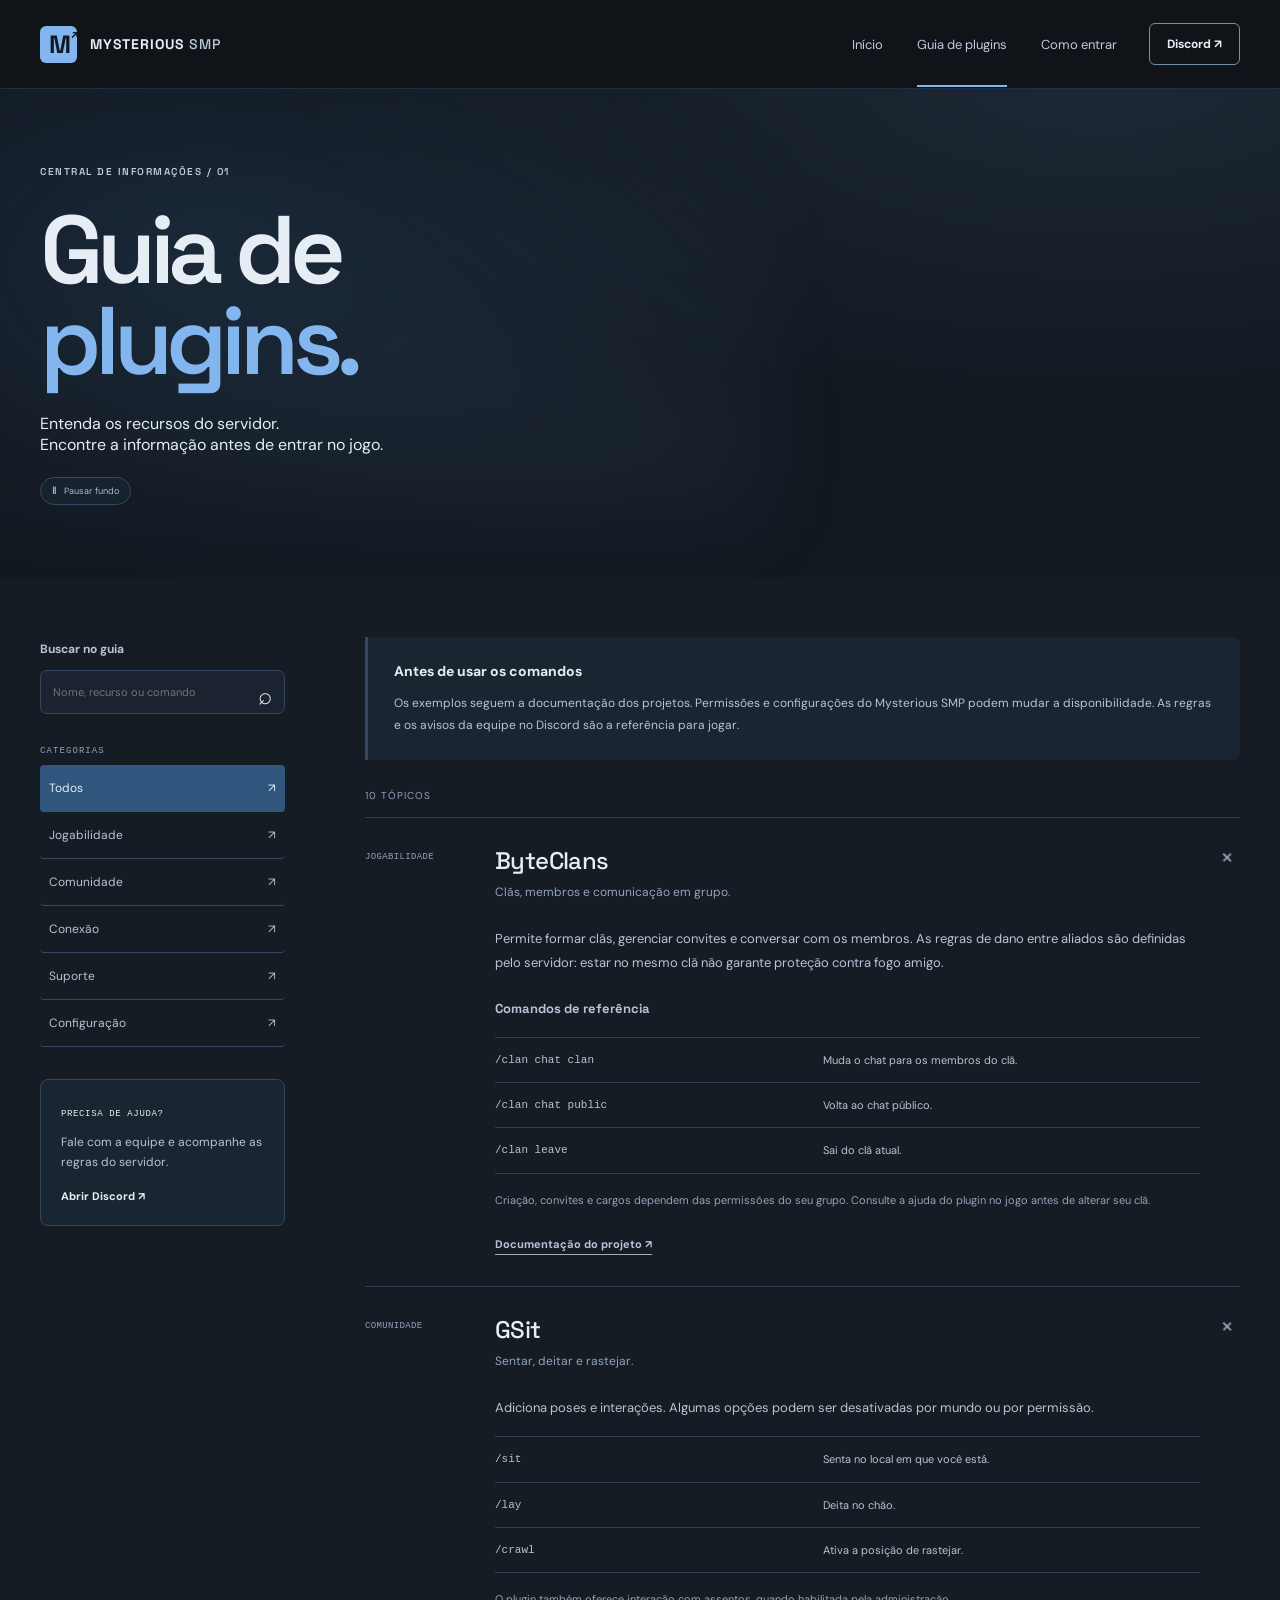
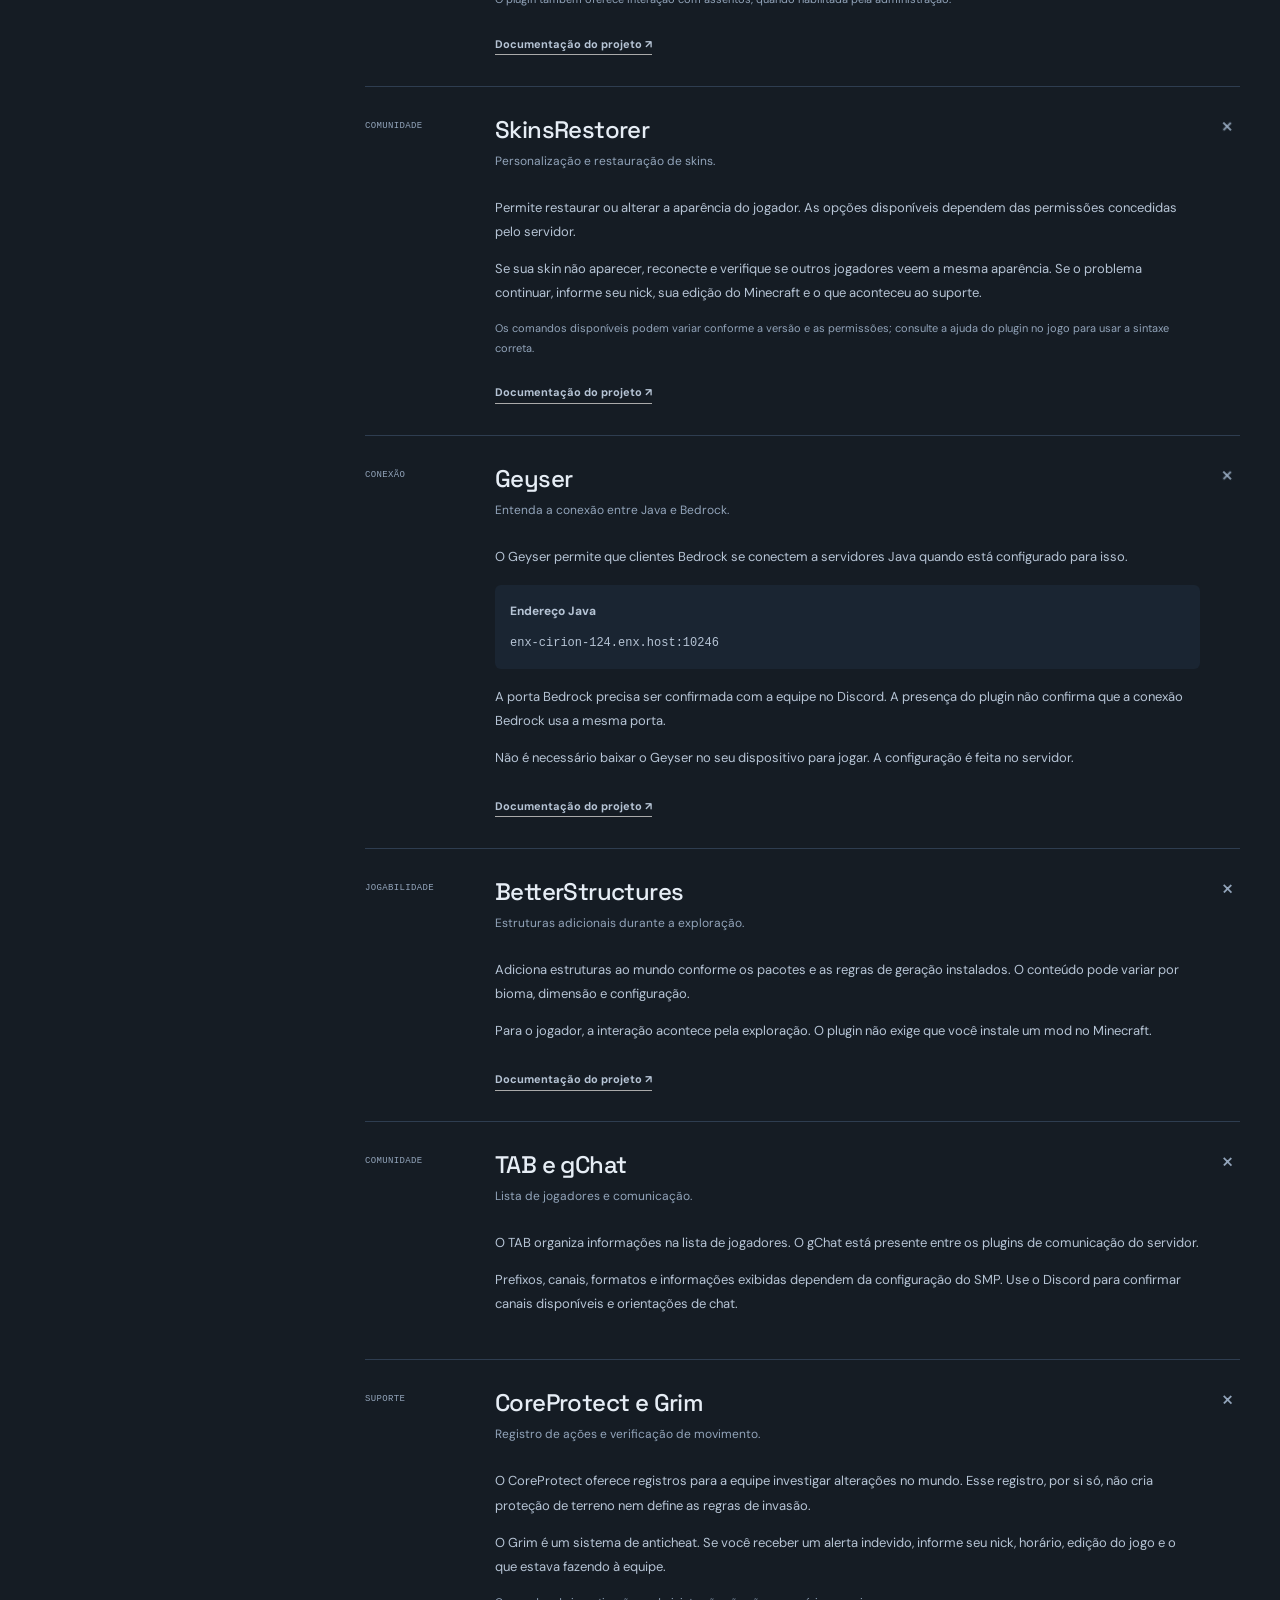
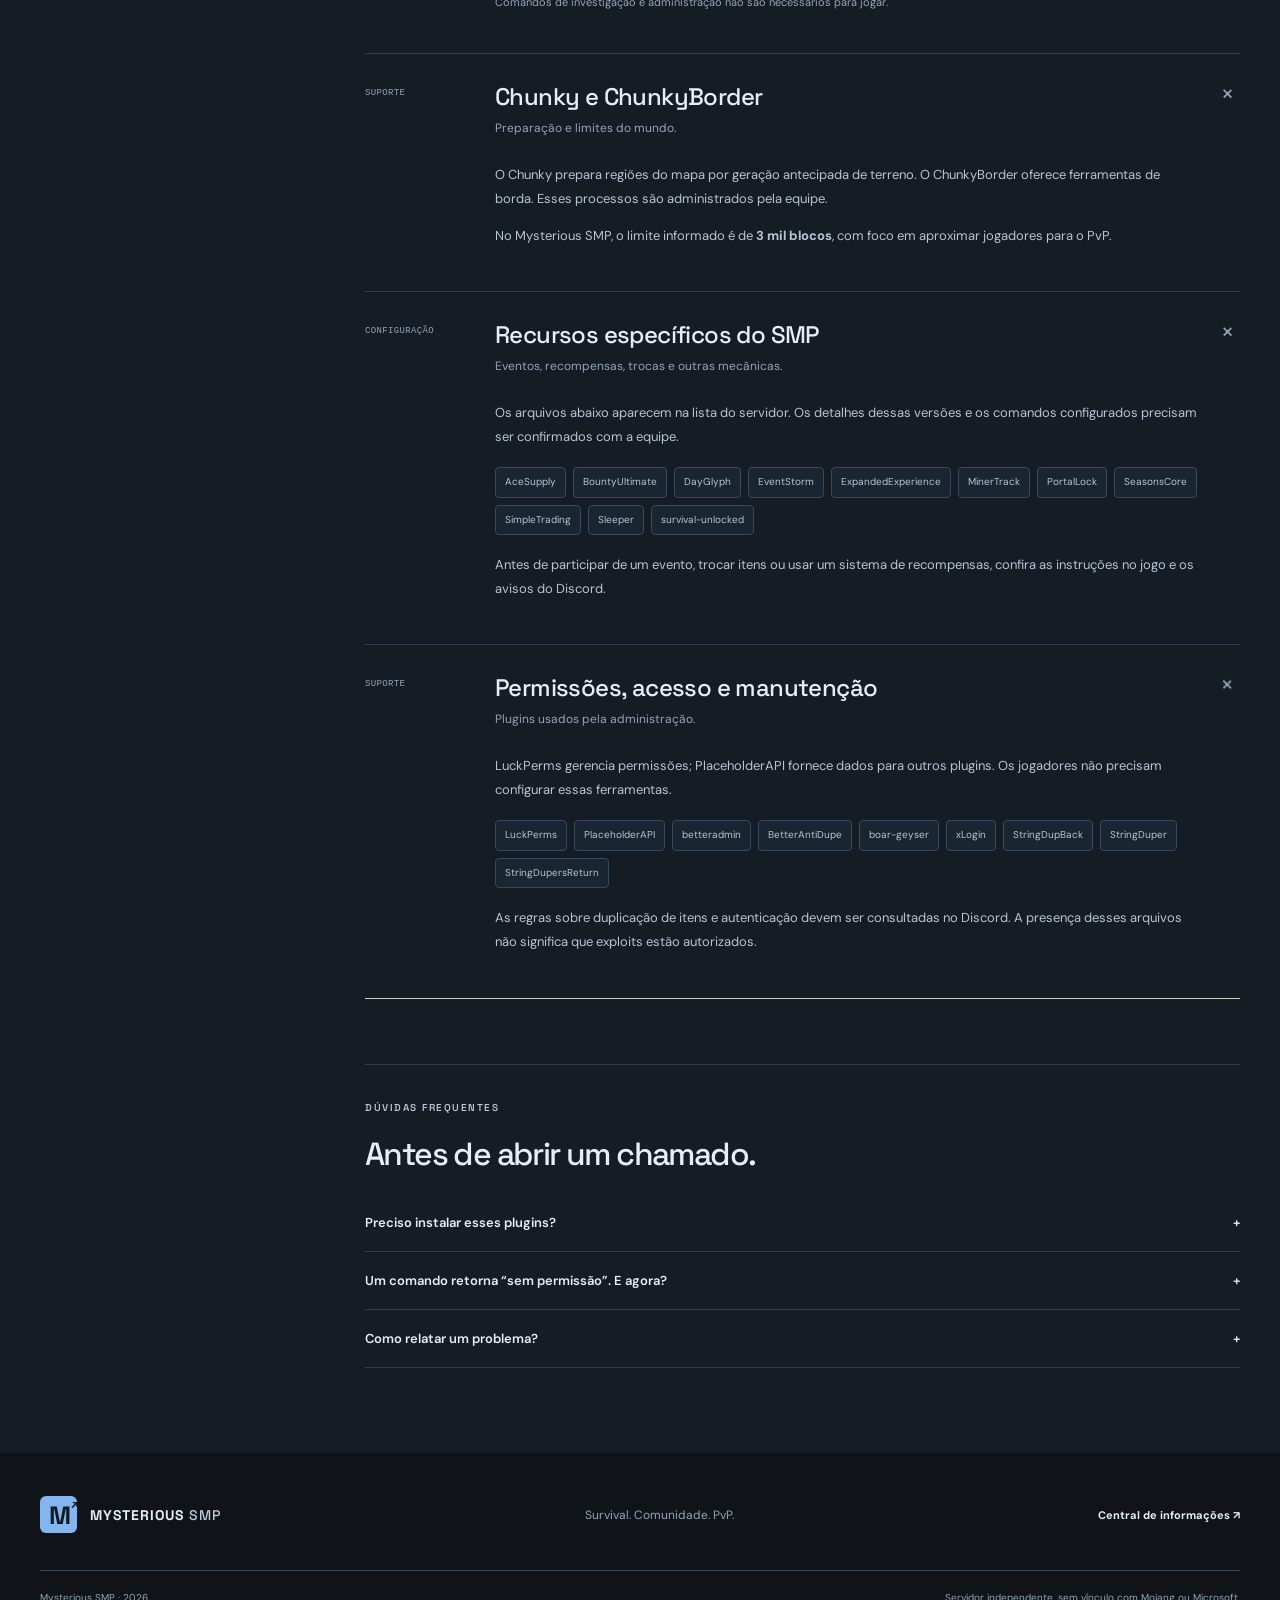
==== plugins.html @ b212ccfe "Unify page styling, refresh cached assets and fix copy feedback and guide navigation" ====
<!doctype html><html lang="pt-BR"><head><meta charset="utf-8"><meta name="viewport" content="width=device-width, initial-scale=1"><meta name="theme-color" content="#121820"><meta name="description" content="Informações úteis sobre clãs, comandos, skins, conexão e plugins do Mysterious SMP."><title>Guia de plugins — Mysterious SMP</title><link rel="icon" href="favicon-v4.svg"><link rel="preconnect" href="https://fonts.googleapis.com"><link rel="preconnect" href="https://fonts.gstatic.com" crossorigin><link href="https://fonts.googleapis.com/css2?family=DM+Sans:wght@400;500;600;700;800&family=Space+Grotesk:wght@500;600;700&display=swap" rel="stylesheet"><link rel="stylesheet" href="site.css"><link rel="stylesheet" href="theme-v4.css"><script src="app-v4.js" defer></script></head><body><a class="skip-link" href="#principal">Pular para o conteúdo</a><header class="site-header"><div class="shell header-inner"><a class="brand" href="index.html?v=4" aria-label="Mysterious SMP, início"><span class="brand-mark">M<span>↗</span></span><span>MYSTERIOUS <b>SMP</b></span></a><nav class="desktop-nav" aria-label="Navegação principal"><a  href="index.html?v=4">Início</a><a aria-current="page" href="plugins.html?v=4">Guia de plugins</a><a href="index.html?v=4#entrar">Como entrar</a></nav><a class="header-discord" href="https://discord.gg/eRbtBKewQ" target="_blank" rel="noopener noreferrer">Discord ↗</a><button class="menu-toggle" aria-label="Abrir menu" aria-expanded="false" aria-controls="mobile-menu"><span></span><span></span></button></div><nav class="mobile-nav" id="mobile-menu" aria-label="Navegação móvel" hidden><a href="index.html?v=4">Início</a><a href="plugins.html?v=4">Guia de plugins</a><a href="index.html?v=4#entrar">Como entrar</a><a href="https://discord.gg/eRbtBKewQ" target="_blank" rel="noopener noreferrer">Discord ↗</a></nav></header><main id="principal"><section class="guide-hero"><div class="ambient" aria-hidden="true"><i style="--x:0%;--duration:13s;--delay:-0s"></i><i style="--x:47%;--duration:15s;--delay:-3s"></i><i style="--x:94%;--duration:17s;--delay:-6s"></i><i style="--x:41%;--duration:19s;--delay:-9s"></i><i style="--x:88%;--duration:21s;--delay:-12s"></i><i style="--x:35%;--duration:23s;--delay:-15s"></i><i style="--x:82%;--duration:25s;--delay:-18s"></i><i style="--x:29%;--duration:27s;--delay:-21s"></i><i style="--x:76%;--duration:13s;--delay:-24s"></i><i style="--x:23%;--duration:15s;--delay:-27s"></i><i style="--x:70%;--duration:17s;--delay:-30s"></i><i style="--x:17%;--duration:19s;--delay:-33s"></i><i style="--x:64%;--duration:21s;--delay:-36s"></i><i style="--x:11%;--duration:23s;--delay:-39s"></i><i style="--x:58%;--duration:25s;--delay:-42s"></i><i style="--x:5%;--duration:27s;--delay:-45s"></i><i style="--x:52%;--duration:13s;--delay:-48s"></i><i style="--x:99%;--duration:15s;--delay:-51s"></i><i style="--x:46%;--duration:17s;--delay:-54s"></i><i style="--x:93%;--duration:19s;--delay:-57s"></i><i style="--x:40%;--duration:21s;--delay:-60s"></i><i style="--x:87%;--duration:23s;--delay:-63s"></i></div><div class="shell"><p class="eyebrow">CENTRAL DE INFORMAÇÕES / 01</p><h1>Guia de<br><span>plugins.</span></h1><p>Entenda os recursos do servidor.<br>Encontre a informação antes de entrar no jogo.</p><button class="motion-toggle" type="button" aria-pressed="false">Pausar fundo</button></div></section><section class="light guide-body"><div class="shell guide-layout"><aside class="guide-sidebar"><label for="plugin-search">Buscar no guia</label><div class="search-wrap"><input type="search" id="plugin-search" placeholder="Nome, recurso ou comando" autocomplete="off"><span aria-hidden="true">⌕</span></div><p class="side-label">CATEGORIAS</p><div class="filters" role="group" aria-label="Filtrar plugins"><button class="filter active" data-filter="Todos" aria-pressed="true">Todos<span>↗</span></button><button class="filter " data-filter="Jogabilidade" aria-pressed="false">Jogabilidade<span>↗</span></button><button class="filter " data-filter="Comunidade" aria-pressed="false">Comunidade<span>↗</span></button><button class="filter " data-filter="Conexão" aria-pressed="false">Conexão<span>↗</span></button><button class="filter " data-filter="Suporte" aria-pressed="false">Suporte<span>↗</span></button><button class="filter " data-filter="Configuração" aria-pressed="false">Configuração<span>↗</span></button></div><div class="support-card"><span>PRECISA DE AJUDA?</span><p>Fale com a equipe e acompanhe as regras do servidor.</p><a href="https://discord.gg/eRbtBKewQ" target="_blank" rel="noopener noreferrer">Abrir Discord ↗</a></div></aside><div class="guide-main"><div class="guide-notice"><strong>Antes de usar os comandos</strong><p>Os exemplos seguem a documentação dos projetos. Permissões e configurações do Mysterious SMP podem mudar a disponibilidade. As regras e os avisos da equipe no Discord são a referência para jogar.</p></div><p class="results-count" aria-live="polite">10 tópicos</p><div class="plugin-list"><article class="plugin-entry" id="byteclans" data-category="Jogabilidade"><details open><summary><span class="plugin-category">Jogabilidade</span><span class="plugin-heading"><strong>ByteClans</strong><span>Clãs, membros e comunicação em grupo.</span></span><span class="expand" aria-hidden="true">+</span></summary><div class="plugin-content"><p>Permite formar clãs, gerenciar convites e conversar com os membros. As regras de dano entre aliados são definidas pelo servidor: estar no mesmo clã não garante proteção contra fogo amigo.</p><h3>Comandos de referência</h3><div class="commands"><div><code>/clan chat clan</code><span>Muda o chat para os membros do clã.</span></div><div><code>/clan chat public</code><span>Volta ao chat público.</span></div><div><code>/clan leave</code><span>Sai do clã atual.</span></div></div><p class="small-note">Criação, convites e cargos dependem das permissões do seu grupo. Consulte a ajuda do plugin no jogo antes de alterar seu clã.</p><a class="source-link" href="https://modrinth.com/plugin/byteclans" target="_blank" rel="noopener noreferrer">Documentação do projeto ↗</a></div></details></article><article class="plugin-entry" id="gsit" data-category="Comunidade"><details open><summary><span class="plugin-category">Comunidade</span><span class="plugin-heading"><strong>GSit</strong><span>Sentar, deitar e rastejar.</span></span><span class="expand" aria-hidden="true">+</span></summary><div class="plugin-content"><p>Adiciona poses e interações. Algumas opções podem ser desativadas por mundo ou por permissão.</p><div class="commands"><div><code>/sit</code><span>Senta no local em que você está.</span></div><div><code>/lay</code><span>Deita no chão.</span></div><div><code>/crawl</code><span>Ativa a posição de rastejar.</span></div></div><p class="small-note">O plugin também oferece interação com assentos, quando habilitada pela administração.</p><a class="source-link" href="https://modrinth.com/plugin/gsit" target="_blank" rel="noopener noreferrer">Documentação do projeto ↗</a></div></details></article><article class="plugin-entry" id="skins" data-category="Comunidade"><details open><summary><span class="plugin-category">Comunidade</span><span class="plugin-heading"><strong>SkinsRestorer</strong><span>Personalização e restauração de skins.</span></span><span class="expand" aria-hidden="true">+</span></summary><div class="plugin-content"><p>Permite restaurar ou alterar a aparência do jogador. As opções disponíveis dependem das permissões concedidas pelo servidor.</p><p>Se sua skin não aparecer, reconecte e verifique se outros jogadores veem a mesma aparência. Se o problema continuar, informe seu nick, sua edição do Minecraft e o que aconteceu ao suporte.</p><p class="small-note">Os comandos disponíveis podem variar conforme a versão e as permissões; consulte a ajuda do plugin no jogo para usar a sintaxe correta.</p><a class="source-link" href="https://skinsrestorer.net/docs" target="_blank" rel="noopener noreferrer">Documentação do projeto ↗</a></div></details></article><article class="plugin-entry" id="conexao" data-category="Conexão"><details open><summary><span class="plugin-category">Conexão</span><span class="plugin-heading"><strong>Geyser</strong><span>Entenda a conexão entre Java e Bedrock.</span></span><span class="expand" aria-hidden="true">+</span></summary><div class="plugin-content"><p>O Geyser permite que clientes Bedrock se conectem a servidores Java quando está configurado para isso.</p><div class="info-box"><strong>Endereço Java</strong><code>enx-cirion-124.enx.host:10246</code></div><p>A porta Bedrock precisa ser confirmada com a equipe no Discord. A presença do plugin não confirma que a conexão Bedrock usa a mesma porta.</p><p>Não é necessário baixar o Geyser no seu dispositivo para jogar. A configuração é feita no servidor.</p><a class="source-link" href="https://geysermc.org/wiki/geyser/setup/" target="_blank" rel="noopener noreferrer">Documentação do projeto ↗</a></div></details></article><article class="plugin-entry" id="estruturas" data-category="Jogabilidade"><details open><summary><span class="plugin-category">Jogabilidade</span><span class="plugin-heading"><strong>BetterStructures</strong><span>Estruturas adicionais durante a exploração.</span></span><span class="expand" aria-hidden="true">+</span></summary><div class="plugin-content"><p>Adiciona estruturas ao mundo conforme os pacotes e as regras de geração instalados. O conteúdo pode variar por bioma, dimensão e configuração.</p><p>Para o jogador, a interação acontece pela exploração. O plugin não exige que você instale um mod no Minecraft.</p><a class="source-link" href="https://github.com/MagmaGuy/BetterStructures" target="_blank" rel="noopener noreferrer">Documentação do projeto ↗</a></div></details></article><article class="plugin-entry" id="interface" data-category="Comunidade"><details open><summary><span class="plugin-category">Comunidade</span><span class="plugin-heading"><strong>TAB e gChat</strong><span>Lista de jogadores e comunicação.</span></span><span class="expand" aria-hidden="true">+</span></summary><div class="plugin-content"><p>O TAB organiza informações na lista de jogadores. O gChat está presente entre os plugins de comunicação do servidor.</p><p>Prefixos, canais, formatos e informações exibidas dependem da configuração do SMP. Use o Discord para confirmar canais disponíveis e orientações de chat.</p></div></details></article><article class="plugin-entry" id="suporte" data-category="Suporte"><details open><summary><span class="plugin-category">Suporte</span><span class="plugin-heading"><strong>CoreProtect e Grim</strong><span>Registro de ações e verificação de movimento.</span></span><span class="expand" aria-hidden="true">+</span></summary><div class="plugin-content"><p>O CoreProtect oferece registros para a equipe investigar alterações no mundo. Esse registro, por si só, não cria proteção de terreno nem define as regras de invasão.</p><p>O Grim é um sistema de anticheat. Se você receber um alerta indevido, informe seu nick, horário, edição do jogo e o que estava fazendo à equipe.</p><p class="small-note">Comandos de investigação e administração não são necessários para jogar.</p></div></details></article><article class="plugin-entry" id="mundo" data-category="Suporte"><details open><summary><span class="plugin-category">Suporte</span><span class="plugin-heading"><strong>Chunky e ChunkyBorder</strong><span>Preparação e limites do mundo.</span></span><span class="expand" aria-hidden="true">+</span></summary><div class="plugin-content"><p>O Chunky prepara regiões do mapa por geração antecipada de terreno. O ChunkyBorder oferece ferramentas de borda. Esses processos são administrados pela equipe.</p><p>No Mysterious SMP, o limite informado é de <strong>3 mil blocos</strong>, com foco em aproximar jogadores para o PvP.</p></div></details></article><article class="plugin-entry" id="outros" data-category="Configuração"><details open><summary><span class="plugin-category">Configuração</span><span class="plugin-heading"><strong>Recursos específicos do SMP</strong><span>Eventos, recompensas, trocas e outras mecânicas.</span></span><span class="expand" aria-hidden="true">+</span></summary><div class="plugin-content"><p>Os arquivos abaixo aparecem na lista do servidor. Os detalhes dessas versões e os comandos configurados precisam ser confirmados com a equipe.</p><div class="plugin-tags"><span>AceSupply</span><span>BountyUltimate</span><span>DayGlyph</span><span>EventStorm</span><span>ExpandedExperience</span><span>MinerTrack</span><span>PortalLock</span><span>SeasonsCore</span><span>SimpleTrading</span><span>Sleeper</span><span>survival-unlocked</span></div><p>Antes de participar de um evento, trocar itens ou usar um sistema de recompensas, confira as instruções no jogo e os avisos do Discord.</p></div></details></article><article class="plugin-entry" id="infra" data-category="Suporte"><details open><summary><span class="plugin-category">Suporte</span><span class="plugin-heading"><strong>Permissões, acesso e manutenção</strong><span>Plugins usados pela administração.</span></span><span class="expand" aria-hidden="true">+</span></summary><div class="plugin-content"><p>LuckPerms gerencia permissões; PlaceholderAPI fornece dados para outros plugins. Os jogadores não precisam configurar essas ferramentas.</p><div class="plugin-tags"><span>LuckPerms</span><span>PlaceholderAPI</span><span>betteradmin</span><span>BetterAntiDupe</span><span>boar-geyser</span><span>xLogin</span><span>StringDupBack</span><span>StringDuper</span><span>StringDupersReturn</span></div><p>As regras sobre duplicação de itens e autenticação devem ser consultadas no Discord. A presença desses arquivos não significa que exploits estão autorizados.</p></div></details></article></div><div class="no-results" hidden><h2>Nenhum tópico encontrado.</h2><p>Tente outro nome ou escolha “Todos”.</p></div><section class="faq"><p class="eyebrow">DÚVIDAS FREQUENTES</p><h2>Antes de abrir um chamado.</h2><details><summary>Preciso instalar esses plugins?</summary><p>Os plugins são executados pelo servidor. Para acessar o endereço Java informado, use o Minecraft na versão 26.2. Pacotes de recursos, quando necessários, devem seguir a orientação da equipe.</p></details><details><summary>Um comando retorna “sem permissão”. E agora?</summary><p>A disponibilidade é definida pelo servidor. Confira se o comando está correto e envie ao suporte seu nick, o comando digitado e a mensagem recebida.</p></details><details><summary>Como relatar um problema?</summary><p>Informe seu nick, a edição e versão do Minecraft, o horário aproximado e o que aconteceu. Quando envolver uma construção, inclua as coordenadas no chamado à equipe.</p></details></section></div></div></section></main><footer><div class="shell footer-inner"><a class="brand" href="index.html?v=4"><span class="brand-mark">M<span>↗</span></span><span>MYSTERIOUS <b>SMP</b></span></a><p>Survival. Comunidade. PvP.</p><a href="plugins.html?v=4">Central de informações ↗</a></div><div class="shell footer-bottom"><span>Mysterious SMP · 2026</span><span>Servidor independente, sem vínculo com Mojang ou Microsoft.</span></div></footer><div class="toast" role="status" aria-live="polite"></div></body></html>
---- site.css ----
:root{--black:#111;--white:#f5f4f0;--muted:#a3a3a3;--line:#303030;--paper-line:#d7d6d1}*{box-sizing:border-box}html{scroll-behavior:smooth}body{margin:0;background:var(--black);color:#f7f7f7;font-family:'DM Sans',Arial,sans-serif;-webkit-font-smoothing:antialiased}a{color:inherit;text-decoration:none}button,input{font:inherit}button{cursor:pointer}button:focus-visible,a:focus-visible,input:focus-visible,summary:focus-visible{outline:2px solid #888;outline-offset:5px}[hidden]{display:none!important}.shell{width:min(100% - 80px,1240px);margin:auto}.skip-link{position:fixed;top:-80px;background:white;color:black;padding:15px;z-index:100}.skip-link:focus{top:0}.site-header{border-bottom:1px solid var(--line);background:#111;position:relative;z-index:10}.header-inner{min-height:88px;display:flex;align-items:center;justify-content:space-between;gap:32px}.brand{display:flex;align-items:center;gap:13px;font-family:'Space Grotesk',Arial,sans-serif;font-size:14px;font-weight:700;letter-spacing:.07em;white-space:nowrap}.brand b{color:#9f9f9f;font-weight:500}.brand-mark{height:37px;width:37px;background:#eee;color:#111;display:flex;align-items:center;justify-content:center;font-size:25px;font-weight:700;position:relative;letter-spacing:-.1em}.brand-mark span{font-size:12px;position:absolute;right:2px;top:0}.desktop-nav{display:flex;gap:34px;align-items:center;margin-left:auto}.desktop-nav a{font-size:13px;color:#a7a7a7;padding:33px 0;position:relative}.desktop-nav a:hover,.desktop-nav a[aria-current]{color:white}.desktop-nav a[aria-current]:after{content:'';position:absolute;height:2px;bottom:-1px;left:0;right:0;background:#fff}.header-discord{border:1px solid #666;padding:12px 17px;font-size:12px;font-weight:700}.header-discord:hover{background:white;color:black}.menu-toggle,.mobile-nav{display:none}.eyebrow{font-family:'Space Grotesk',Arial,sans-serif;font-size:10px;font-weight:600;letter-spacing:.15em;line-height:1.5}.hero{padding:36px 0 0}.hero-top{display:flex;justify-content:space-between;align-items:center;margin-bottom:35px;color:#ababab}.edition{font-size:11px;letter-spacing:.1em;font-family:monospace}.hero-grid{display:grid;grid-template-columns:1fr 1.04fr;gap:50px;align-items:center}.hero-copy{padding:0 0 22px}h1,h2,h3{font-family:'Space Grotesk',Arial,sans-serif}h1{font-size:clamp(48px,6.7vw,100px);line-height:.95;letter-spacing:-.065em;margin:0 0 30px;font-weight:600}h1 span{color:#7c7c7c}.hero-lead{font-size:24px;line-height:1.32;letter-spacing:-.025em;margin:0 0 19px}.hero-description{max-width:430px;font-size:14px;line-height:1.85;color:#aaa;margin-bottom:28px}.hero-actions{display:flex;gap:10px;flex-wrap:wrap}.button{display:inline-flex;align-items:center;justify-content:space-between;gap:28px;padding:16px 20px;border:1px solid #5c5c5c;font-size:12px;font-weight:700;min-height:51px;border-radius:0;transition:background .2s,color .2s}.button span{font-size:20px;line-height:1;font-weight:400}.primary{background:#f6f5f1;color:#111;border-color:#f6f5f1}.primary:hover{background:#c8c8c8;border-color:#c8c8c8}.secondary{background:transparent;color:#f7f7f7}.secondary:hover{background:#272727}.dark{background:#111;border-color:#111;color:white}.dark:hover{background:#333}.hero-art{margin:0;height:476px;position:relative;overflow:hidden;background:#222}.hero-art img{height:100%;width:100%;object-fit:cover;object-position:68% center;filter:grayscale(1);display:block}.hero-art:after{content:'';position:absolute;inset:0;background:linear-gradient(0deg,rgba(0,0,0,.55),transparent 38%)}.hero-art figcaption{position:absolute;z-index:1;bottom:22px;left:22px;right:22px;display:flex;justify-content:space-between;gap:15px;font-family:monospace;font-size:9px;letter-spacing:.12em}.hero-specs{display:grid;grid-template-columns:1fr 1fr 1fr;border-top:1px solid var(--line);margin-top:46px}.hero-specs>div{padding:28px 0 31px;display:flex;flex-direction:column;gap:12px}.hero-specs>div+div{border-left:1px solid var(--line);padding-left:34px}.hero-specs span{color:#888;font-size:9px;letter-spacing:.14em;font-family:monospace}.hero-specs strong{font-size:15px;font-weight:500}.light{background:var(--white);color:#181818}.section{padding:94px 0}.intro-grid{display:grid;grid-template-columns:1.1fr 1fr;gap:100px}.light .eyebrow{color:#666}h2{font-size:clamp(34px,3.8vw,53px);line-height:1.1;letter-spacing:-.05em;font-weight:500;margin:22px 0}.intro-text{padding-top:24px}.intro-text p{font-size:15px;line-height:1.85;color:#666;margin-top:0}.text-link{display:inline-block;font-size:12px;font-weight:700;border-bottom:1px solid currentColor;padding-bottom:7px;margin-top:12px}.feature-rows{margin-top:60px;border-top:1px solid var(--paper-line)}.feature-rows article{display:grid;grid-template-columns:40px 1fr 1fr 25px;gap:28px;align-items:center;padding:32px 0;border-bottom:1px solid var(--paper-line)}.row-index{font-family:monospace;font-size:11px;color:#777}.feature-rows h3{font-size:24px;font-weight:500;letter-spacing:-.03em;margin:0}.feature-rows p{margin:0;font-size:13px;color:#666;line-height:1.75}.feature-rows a{font-size:26px}.join{background:#1b1b1b}.join-grid{display:grid;grid-template-columns:1fr 1fr;gap:110px}.join .eyebrow{color:#aaa}.join h2{font-size:clamp(42px,4.4vw,62px)}.join p{font-size:14px;color:#aaa;line-height:1.8;max-width:350px}.connection-panel{padding:34px;background:#242424;border:1px solid #414141}.panel-label{font-family:monospace;font-size:9px;letter-spacing:.13em;color:#aaa}.connection-panel>code{display:block;margin:22px 0;font-size:17px;overflow-wrap:anywhere;line-height:1.6}.connection-panel>.button{width:100%;margin-bottom:23px}.connection-detail{display:flex;justify-content:space-between;padding:18px 0;border-top:1px solid #444;font-size:13px}.connection-detail span{color:#aaa}.join-steps{padding-left:20px;font-size:12px;line-height:2;color:#aaa;margin-bottom:0}.guide-callout{padding:52px 0}.guide-callout>.shell{display:flex;justify-content:space-between;align-items:center;gap:25px}.guide-callout h2{font-size:31px;margin-bottom:0}.guide-callout .eyebrow{margin-top:0}footer{padding:42px 0 20px}.footer-inner{display:flex;align-items:center;justify-content:space-between;gap:25px;padding-bottom:35px}.footer-inner p{font-size:12px;color:#888}.footer-inner>a:last-child{font-size:11px;font-weight:700}.footer-bottom{display:flex;justify-content:space-between;gap:20px;border-top:1px solid var(--line);padding-top:20px;color:#777;font-size:10px}.toast{position:fixed;z-index:99;bottom:25px;left:50%;transform:translate(-50%,20px);opacity:0;pointer-events:none;background:white;color:black;border:1px solid #ccc;padding:15px 22px;font-size:13px;box-shadow:0 7px 25px #0003;transition:opacity .2s,transform .2s;max-width:calc(100% - 32px);text-align:center}.toast.visible{opacity:1;transform:translate(-50%,0)}.guide-hero{padding:65px 0 72px}.guide-hero .eyebrow{color:#aaa;margin-bottom:26px}.guide-hero h1{font-size:clamp(58px,7.5vw,108px);margin-bottom:26px}.guide-hero p:last-child{color:#a0a0a0;font-size:16px;line-height:1.65}.guide-body{padding:60px 0 85px}.guide-layout{display:grid;grid-template-columns:245px 1fr;gap:80px;align-items:start}.guide-sidebar{position:sticky;top:28px}.guide-sidebar label{font-size:12px;font-weight:700}.search-wrap{margin-top:12px;position:relative}.search-wrap input{padding:14px 35px 14px 12px;border:1px solid #bdbdb7;background:transparent;width:100%;font-size:11px;color:#111;border-radius:0}.search-wrap span{position:absolute;right:13px;top:10px;font-size:24px}.side-label{font-family:monospace;font-size:9px;letter-spacing:.12em;color:#777;margin-top:32px}.filter{display:flex;justify-content:space-between;align-items:center;border:0;border-bottom:1px solid var(--paper-line);background:transparent;width:100%;padding:15px 9px;text-align:left;font-size:12px;color:#777}.filter.active{background:#111;color:white;border-color:#111}.filter:hover:not(.active){background:#e6e5df;color:#111}.support-card{border:1px solid #ccc;padding:20px;margin-top:32px}.support-card>span{font-size:9px;font-family:monospace;letter-spacing:.07em}.support-card p{font-size:12px;line-height:1.6;color:#777}.support-card a{font-size:11px;font-weight:700}.guide-notice{padding:23px 26px;background:#e9e8e2;border-left:3px solid #222}.guide-notice strong{font-size:14px}.guide-notice p{font-size:12px;line-height:1.8;color:#62625d;margin-bottom:0}.results-count{font-size:10px;letter-spacing:.1em;text-transform:uppercase;margin:29px 0 15px;color:#777}.plugin-entry{border-top:1px solid #c9c9c2;scroll-margin-top:25px}.plugin-entry:last-child{border-bottom:1px solid #c9c9c2}summary{cursor:pointer;list-style:none}summary::-webkit-details-marker{display:none}.plugin-entry summary{display:grid;grid-template-columns:110px 1fr 20px;gap:20px;padding:27px 0;align-items:start}.plugin-category{font-size:9px;font-family:monospace;color:#888;text-transform:uppercase;letter-spacing:.04em;padding-top:7px}.plugin-heading{display:flex;flex-direction:column;gap:8px}.plugin-heading strong{font-family:'Space Grotesk',Arial,sans-serif;font-size:24px;font-weight:500;letter-spacing:-.025em}.plugin-heading>span{font-size:12px;color:#777}.expand{font-size:24px;color:#666;line-height:1.2;font-weight:400}details[open]>summary .expand{transform:rotate(45deg)}.plugin-content{padding:0 40px 30px 130px;color:#62625d;font-size:13px;line-height:1.85}.plugin-content p:first-child{margin-top:0}.plugin-content h3{font-size:13px;font-weight:700;color:#222;letter-spacing:0;margin:22px 0 12px}.commands{border-top:1px solid var(--paper-line);margin:16px 0}.commands>div{display:grid;grid-template-columns:1fr 1.2fr;gap:14px;padding:12px 0;border-bottom:1px solid var(--paper-line);font-size:11px}.commands code{color:#111;font-size:11px;overflow-wrap:anywhere}.small-note{font-size:11px;color:#777}.source-link{font-size:11px;font-weight:700;color:#222;display:inline-block;margin-top:13px;border-bottom:1px solid #aaa}.info-box{display:flex;flex-direction:column;gap:10px;background:#e9e8e1;padding:15px;margin:16px 0;font-size:12px}.info-box code{overflow-wrap:anywhere}.plugin-tags{display:flex;flex-wrap:wrap;gap:7px;margin:18px 0}.plugin-tags span{font-size:10px;border:1px solid #ccc;padding:5px 9px;color:#444}.faq{margin-top:65px;border-top:1px solid #bbb;padding-top:25px}.faq h2{font-size:32px}.faq details{border-bottom:1px solid var(--paper-line);font-size:13px}.faq summary{padding:20px 0;font-weight:600;display:flex;justify-content:space-between;gap:12px}.faq summary:after{content:'+'}.faq details[open] summary:after{content:'−'}.faq details p{font-size:12px;color:#666;line-height:1.85;margin-top:0;padding-right:25px}.no-results{padding:35px 0}.no-results h2{font-size:28px}.no-results p{color:#777;font-size:13px}@media(max-width:1050px){.shell{width:calc(100% - 48px)}.hero-grid{gap:28px}.hero-art{height:440px}.hero-description{font-size:13px}.intro-grid{gap:50px}.join-grid{gap:55px}.guide-layout{gap:40px;grid-template-columns:210px 1fr}.plugin-entry summary{grid-template-columns:85px 1fr 20px;gap:15px}.plugin-content{padding-left:100px}.desktop-nav{gap:23px}}@media(max-width:740px){.shell{width:calc(100% - 36px)}.header-inner{min-height:73px}.desktop-nav,.header-discord{display:none}.brand{font-size:12px}.brand-mark{height:32px;width:32px;font-size:23px}.menu-toggle{display:flex;flex-direction:column;gap:6px;border:1px solid #555;padding:12px;background:transparent;width:40px;height:40px;justify-content:center;align-items:center}.menu-toggle span{width:17px;height:1px;background:white}.mobile-nav:not([hidden]){display:flex;flex-direction:column;border-top:1px solid #333;padding:15px 18px;gap:0}.mobile-nav a{padding:12px;font-size:13px}.hero{padding-top:23px}.hero-top{margin-bottom:27px}.hero-top .eyebrow{font-size:8px}.edition{font-size:9px}.hero-grid{grid-template-columns:1fr;gap:30px}.hero-copy{padding-bottom:0}.hero h1{font-size:clamp(48px,12.3vw,82px);margin-bottom:24px}.hero-lead{font-size:22px}.hero-description{max-width:500px}.hero-art{height:290px}.hero-specs{margin-top:28px;grid-template-columns:1fr}.hero-specs>div{display:flex;flex-direction:row;align-items:center;justify-content:space-between;padding:20px 0;gap:14px}.hero-specs>div+div{border-left:0;border-top:1px solid #333;padding-left:0}.hero-specs strong{font-size:12px}.section{padding:61px 0}.intro-grid,.join-grid{grid-template-columns:1fr;gap:20px}.intro-grid h2{font-size:38px}.intro-text{padding:0}.intro-text p{font-size:14px}.feature-rows{margin-top:32px}.feature-rows article{grid-template-columns:25px 1fr 22px;gap:15px;padding:24px 0}.feature-rows h3{font-size:22px}.feature-rows p{grid-column:2;grid-row:2;font-size:12px}.feature-rows a{grid-column:3;grid-row:1/3}.join h2{font-size:46px}.connection-panel{padding:24px;margin-top:15px}.connection-panel>code{font-size:14px}.guide-callout{padding:39px 0}.guide-callout>.shell{align-items:start;flex-direction:column}.guide-callout h2{font-size:30px}.footer-inner{flex-wrap:wrap;padding-bottom:25px;gap:17px}.footer-inner p{width:100%;order:3;margin:0}.footer-bottom{flex-direction:column;gap:12px;font-size:9px}.guide-hero{padding:45px 0}.guide-hero h1{font-size:72px}.guide-hero p:last-child{font-size:14px}.guide-body{padding:34px 0 55px}.guide-layout{grid-template-columns:1fr;gap:28px}.guide-sidebar{position:static}.filters{display:flex;flex-wrap:wrap;gap:7px}.filter{width:auto;padding:10px 12px;border:1px solid #bbb;font-size:10px;gap:15px}.side-label{margin-top:21px}.support-card{display:none}.guide-notice{padding:20px}.plugin-entry summary{grid-template-columns:1fr 20px;gap:10px;padding:23px 0}.plugin-category{grid-column:1;font-size:8px;padding-top:0}.plugin-heading{grid-column:1;grid-row:2}.expand{grid-column:2;grid-row:1/3;align-self:center}.plugin-heading strong{font-size:23px}.plugin-content{padding:0 10px 25px 0;font-size:12px}.commands>div{grid-template-columns:1fr 1.1fr;gap:10px}.guide-main{min-width:0}}@media(prefers-reduced-motion:reduce){html{scroll-behavior:auto}*{transition:none!important}}
---- theme-v4.css ----
:root{--black:#101419;--white:#151c24;--muted:#bccbdd;--line:#35485f;--paper-line:#bccbdd;--gold:#83b6ee;--green:#bccbdd}
body{background:#101419;color:#e6edf5}.site-header{background:#101419;border-bottom-color:#202e3f}.brand b{color:#bccbdd}.brand-mark{background:#83b6ee;color:#101923;border-radius:6px}.desktop-nav a{color:#bccbdd}.desktop-nav a:hover,.desktop-nav a[aria-current]{color:#bccbdd}.desktop-nav a[aria-current]:after{background:#83b6ee}.header-discord{border-color:#788da6;color:#e6edf5;border-radius:6px}.header-discord:hover{background:#83b6ee;color:#101923}
.hero,.guide-hero{position:relative;isolation:isolate;overflow:hidden;background:#121820}.hero{padding-top:34px}.hero>.shell,.guide-hero>.shell{position:relative;z-index:2}.hero-top{color:#bccbdd}.edition{color:#83b6ee}.hero h1{color:#e6edf5}.hero h1 span,.guide-hero h1 span{color:#83b6ee}.hero-lead{color:#e6edf5}.hero-description{color:#bccbdd}.button{border-radius:7px}.primary{background:#83b6ee;border-color:#83b6ee;color:#101923;box-shadow:0 5px 25px #92a4ba20}.primary:hover{background:#a4ccf6;border-color:#a4ccf6}.secondary{border-color:#788da6;background:#1d293760;color:#e6edf5}.secondary:hover{background:#35485f}.hero-art{border-radius:12px;border:1px solid #788da6;box-shadow:0 20px 70px #202e3f4d;background:#202e3f}.hero-art img{filter:sepia(.85) hue-rotate(25deg) saturate(.7) brightness(.9);transform:scale(1.04);animation:landscape-breathe 25s ease-in-out infinite alternate}.hero-art:after{background:linear-gradient(0deg,#202e3fdc,transparent 60%)}.hero-art figcaption{color:#bccbdd}.hero-specs{border-color:#35485f}.hero-specs>div+div{border-color:#35485f}.hero-specs span{color:#92a4ba}.hero-specs strong{color:#e6edf5}.light{background:#151c24;color:#e6edf5}.light .eyebrow{color:#788da6}.intro-text p,.feature-rows p{color:#788da6}.feature-rows article{border-color:#bccbdd}.feature-rows h3{color:#202e3f}.feature-rows a{color:#788da6}.text-link{color:#bccbdd}.light .text-link{color:#35485f}.join{background:#141c26}.join .eyebrow{color:#bccbdd}.join p{color:#bccbdd}.connection-panel{background:#192330;border-color:#35485f;border-radius:10px}.panel-label{color:#bccbdd}.connection-panel>code{color:#bccbdd}.connection-detail{border-color:#788da6}.connection-detail span,.join-steps{color:#bccbdd}.dark{background:#31567d;border-color:#31567d;color:#e6edf5}.dark:hover{background:#406f9f}footer{background:#101419}.footer-inner p,.footer-bottom{color:#92a4ba}.footer-bottom{border-color:#35485f}.toast{background:#243449;color:#e6edf5;border-color:#bccbdd;border-radius:8px}.guide-hero .eyebrow{color:#bccbdd}.guide-hero p:last-child{color:#bccbdd}.guide-sidebar label{color:#35485f}.search-wrap input{border-color:#92a4ba;background:#1a232f;color:#202e3f;border-radius:7px}.filter{color:#788da6;border-color:#bccbdd;border-radius:4px}.filter.active{background:#31567d;color:#e6edf5;border-color:#31567d}.filter:hover:not(.active){background:#243449;color:#202e3f}.support-card{background:#1a232f;border-color:#bccbdd;border-radius:8px}.support-card p{color:#788da6}.guide-notice{background:#1a2532;border-left-color:#788da6;border-radius:0 8px 8px 0}.guide-notice p{color:#788da6}.plugin-entry{border-color:#bccbdd}.plugin-heading strong{color:#35485f}.plugin-category,.plugin-heading>span{color:#788da6}.plugin-content{color:#788da6}.plugin-content h3,.source-link{color:#35485f}.commands code{color:#202e3f}.info-box{background:#1a2532;border-radius:6px}.plugin-tags span{border-color:#bccbdd;color:#35485f;background:#1b2735;border-radius:4px}.faq{border-color:#bccbdd}.faq details p{color:#788da6}.menu-toggle{border-color:#788da6;border-radius:6px}.mobile-nav:not([hidden]){background:#202e3f;border-color:#35485f}
.ambient{position:absolute;inset:0;z-index:0;pointer-events:none;overflow:hidden}.ambient:before{content:'';position:absolute;width:90%;height:100%;left:-30%;top:-10%;background:radial-gradient(ellipse at 50% 40%,#788da666 0%,transparent 65%),radial-gradient(ellipse at 80% 80%,#92a4ba30 0%,transparent 55%);filter:blur(35px);animation:aurora-shift 19s ease-in-out infinite alternate}.ambient:after{content:'';position:absolute;inset:-40%;background:radial-gradient(ellipse at 70% 20%,#788da640 0%,transparent 35%);animation:aurora-shift 25s ease-in-out infinite alternate-reverse}.ambient i{position:absolute;width:3px;height:3px;background:#bccbdd;border-radius:50%;box-shadow:0 0 9px #bccbdd;left:var(--x);bottom:-20px;opacity:0;animation:firefly-rise var(--duration) linear var(--delay) infinite}.ambient i:nth-child(3n){width:2px;height:2px;background:#bccbdd;box-shadow:0 0 9px #bccbdd}.ambient i:nth-child(4n){width:4px;height:4px;filter:blur(.7px)}.motion-toggle{position:relative;z-index:3;display:inline-flex;align-items:center;gap:8px;background:#202e3fd9;color:#92a4ba;border:1px solid #35485f;border-radius:20px;font-size:9px;padding:7px 11px;cursor:pointer;white-space:nowrap}.motion-toggle:before{content:'Ⅱ';color:#83b6ee;font-weight:700}.motion-toggle[aria-pressed=true]:before{content:'▷'}.hero-top .edition{display:flex;align-items:center;gap:22px}.guide-hero .motion-toggle{margin-top:6px}.motion-paused .ambient i,.motion-paused .ambient:before,.motion-paused .ambient:after,.motion-paused .hero-art img{animation-play-state:paused}.motion-paused .ambient{opacity:.55}@keyframes aurora-shift{from{transform:translate3d(0,0,0) rotate(-8deg) scale(1);opacity:.55}to{transform:translate3d(20%,15%,0) rotate(8deg) scale(1.25);opacity:1}}@keyframes firefly-rise{0%{transform:translate3d(0,0,0);opacity:0}15%{opacity:.55}70%{opacity:.4}100%{transform:translate3d(70px,-850px,0);opacity:0}}@keyframes landscape-breathe{from{transform:scale(1.04) translate3d(-.3%,0,0)}to{transform:scale(1.09) translate3d(.5%,-.5%,0)}}@media(max-width:740px){.hero-top{align-items:start;gap:10px}.hero-top .edition{flex-direction:column;align-items:end;gap:9px}.hero-top .eyebrow{max-width:160px}.motion-toggle{font-size:8px}.hero-specs>div+div{border-color:#35485f}.ambient:before{width:150%}.hero-art{height:290px}}@media(prefers-reduced-motion:reduce){.ambient i,.ambient:before,.ambient:after,.hero-art img{animation:none!important}.ambient i{display:none}.motion-toggle{display:none}}

.hero-copy{animation:content-arrive .8s ease-out both}.hero-art{animation:content-arrive 1s ease-out both}.hero-specs{animation:content-arrive 1.2s ease-out both}.feature-rows article{transition:background .25s}.feature-rows article:hover{background:#bccbdd35}.feature-rows article a{transition:transform .25s}.feature-rows article:hover a{transform:translate(3px,-3px)}.button{transition:background .2s,color .2s,transform .2s,box-shadow .2s}.button:hover{transform:translateY(-2px)}.plugin-content{animation:content-arrive .35s ease-out}.reveal{opacity:0;transform:translateY(18px);transition:opacity .65s ease,transform .65s ease}.reveal.is-visible{opacity:1;transform:translateY(0)}@keyframes content-arrive{from{opacity:0;transform:translateY(15px)}to{opacity:1;transform:translateY(0)}}@media(prefers-reduced-motion:reduce){.hero-copy,.hero-art,.hero-specs,.plugin-content{animation:none!important}.reveal{opacity:1;transform:none;transition:none!important}.button:hover,.feature-rows article:hover a{transform:none}}

.light{background:#151c24;color:#e6edf5}.light .eyebrow,.intro-text p,.feature-rows p,.guide-sidebar label,.plugin-content,.plugin-content h3,.plugin-heading strong,.commands code,.source-link,.faq details p,.support-card p,.guide-notice p,.plugin-tags span{color:#b6c4d5}.feature-rows h3,.guide-callout h2,.plugin-heading strong,.faq h2{color:#e6edf5}.light .text-link,.feature-rows a{color:#83b6ee}.search-wrap input{color:#e6edf5;background:#1a232f;border-color:#35485f}.filter{color:#b6c4d5;border-color:#35485f}.filter:hover:not(.active){background:#243449;color:#e6edf5}.filter.active{background:#31567d;color:#e6edf5;border-color:#31567d}.feature-rows,.feature-rows article,.plugin-entry,.faq,.faq details,.commands,.commands>div{border-color:#2e3d50}.guide-notice,.support-card,.plugin-tags span,.info-box{background:#1a2532;border-color:#35485f}.plugin-category,.plugin-heading>span,.small-note,.results-count,.side-label,.row-index,.expand,.no-results p{color:#92a4ba}.hero-art img{filter:saturate(.65) brightness(.75)}.ambient:before{background:radial-gradient(ellipse at 50% 40%,#35639133,transparent 65%),radial-gradient(ellipse at 80% 80%,#4b719522,transparent 55%)}.ambient:after{background:radial-gradient(ellipse at 70% 20%,#517da32a,transparent 35%)}.ambient i,.ambient i:nth-child(3n){background:#97bde3;box-shadow:0 0 9px #80a9d1}.motion-toggle{background:#182331dc;color:#a6bed7;border-color:#35485f}.motion-toggle:before{color:#83b6ee}.hero h1 span,.guide-hero h1 span{color:#83b6ee}.hero-art:after{background:linear-gradient(0deg,#111a26df,transparent 60%)}.feature-rows article:hover{background:#23324755}:root{--paper-line:#2e3d50;--line:#2e3d50}

.copy-dialog{width:min(460px,calc(100% - 32px));padding:28px;background:#192330;color:#e6edf5;border:1px solid #35485f;border-radius:12px}.copy-dialog::backdrop{background:#080c13bb}.copy-dialog h2{font-size:26px;margin-top:0}.copy-dialog p{color:#b6c4d5;font-size:14px;line-height:1.6}.copy-dialog input{width:100%;padding:14px;margin:8px 0 22px;background:#101419;color:#e6edf5;border:1px solid #35485f;border-radius:6px}.button:disabled{opacity:.7;cursor:wait}
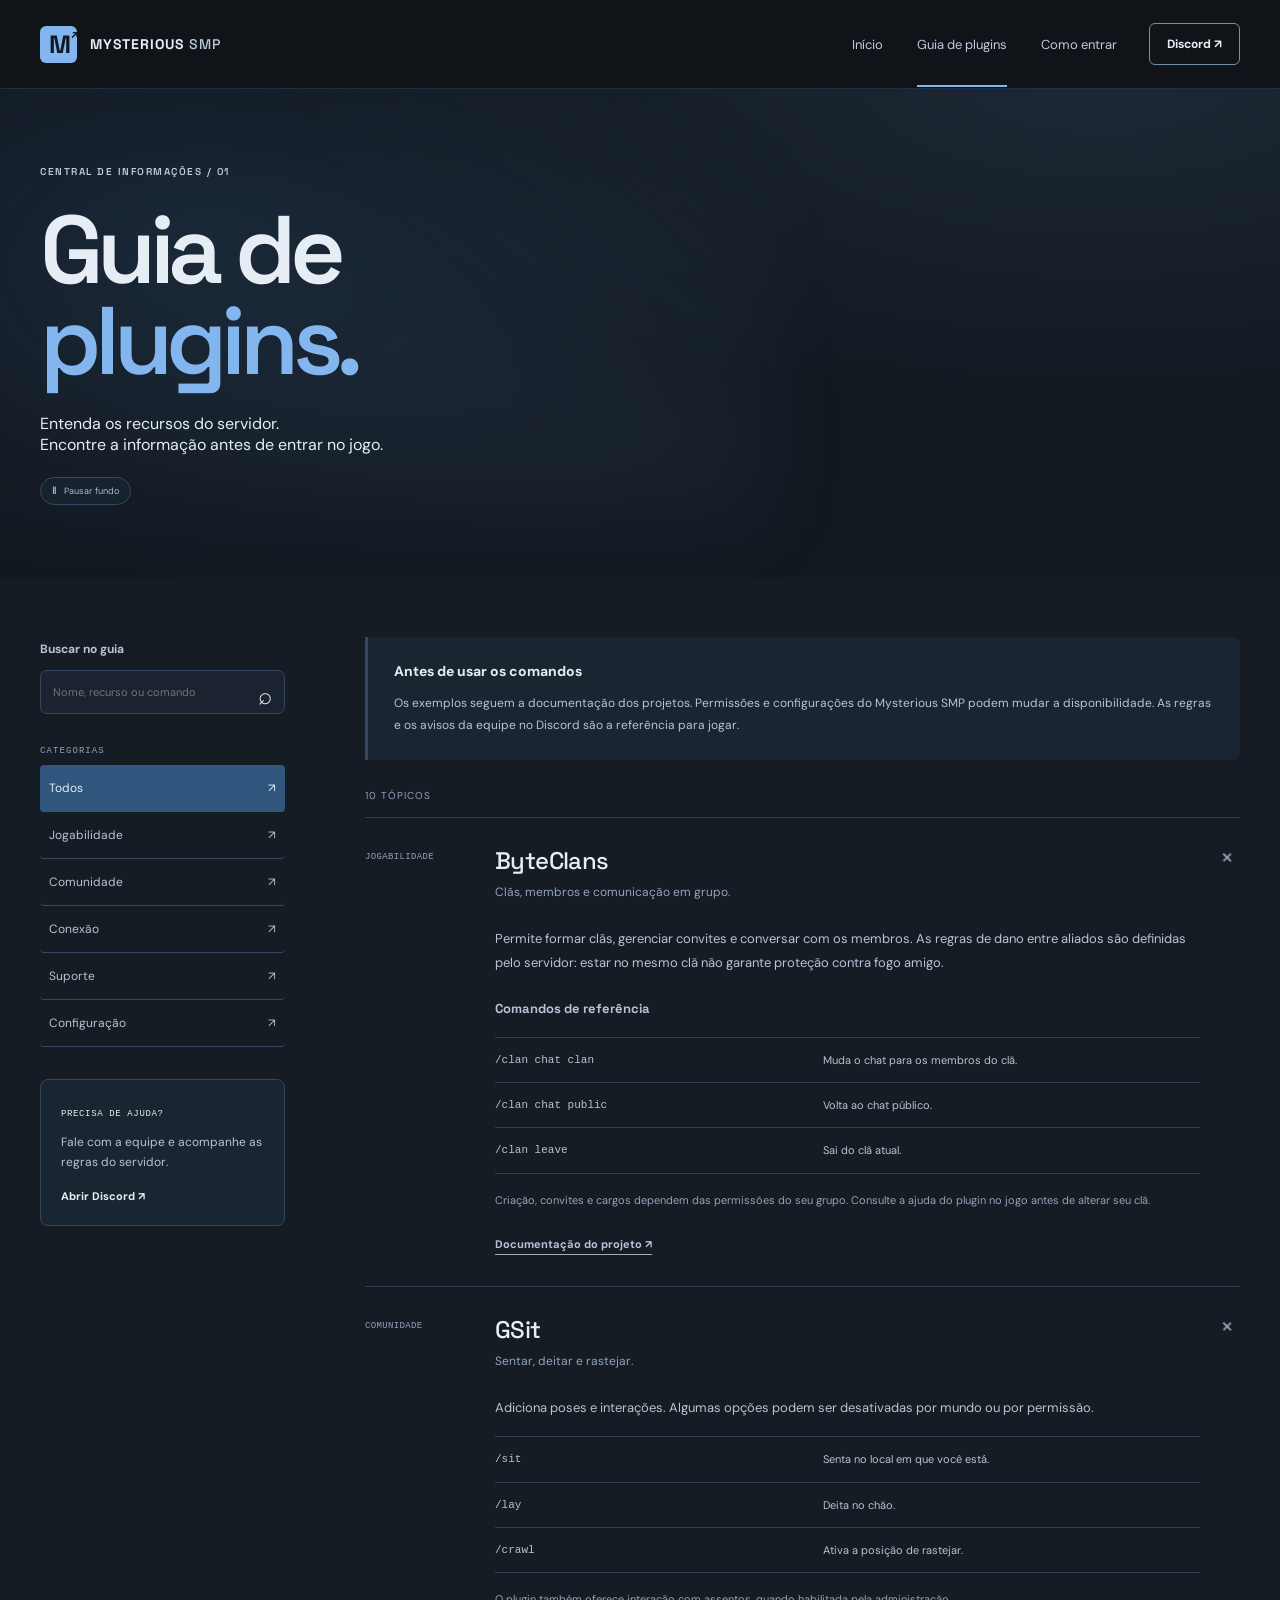
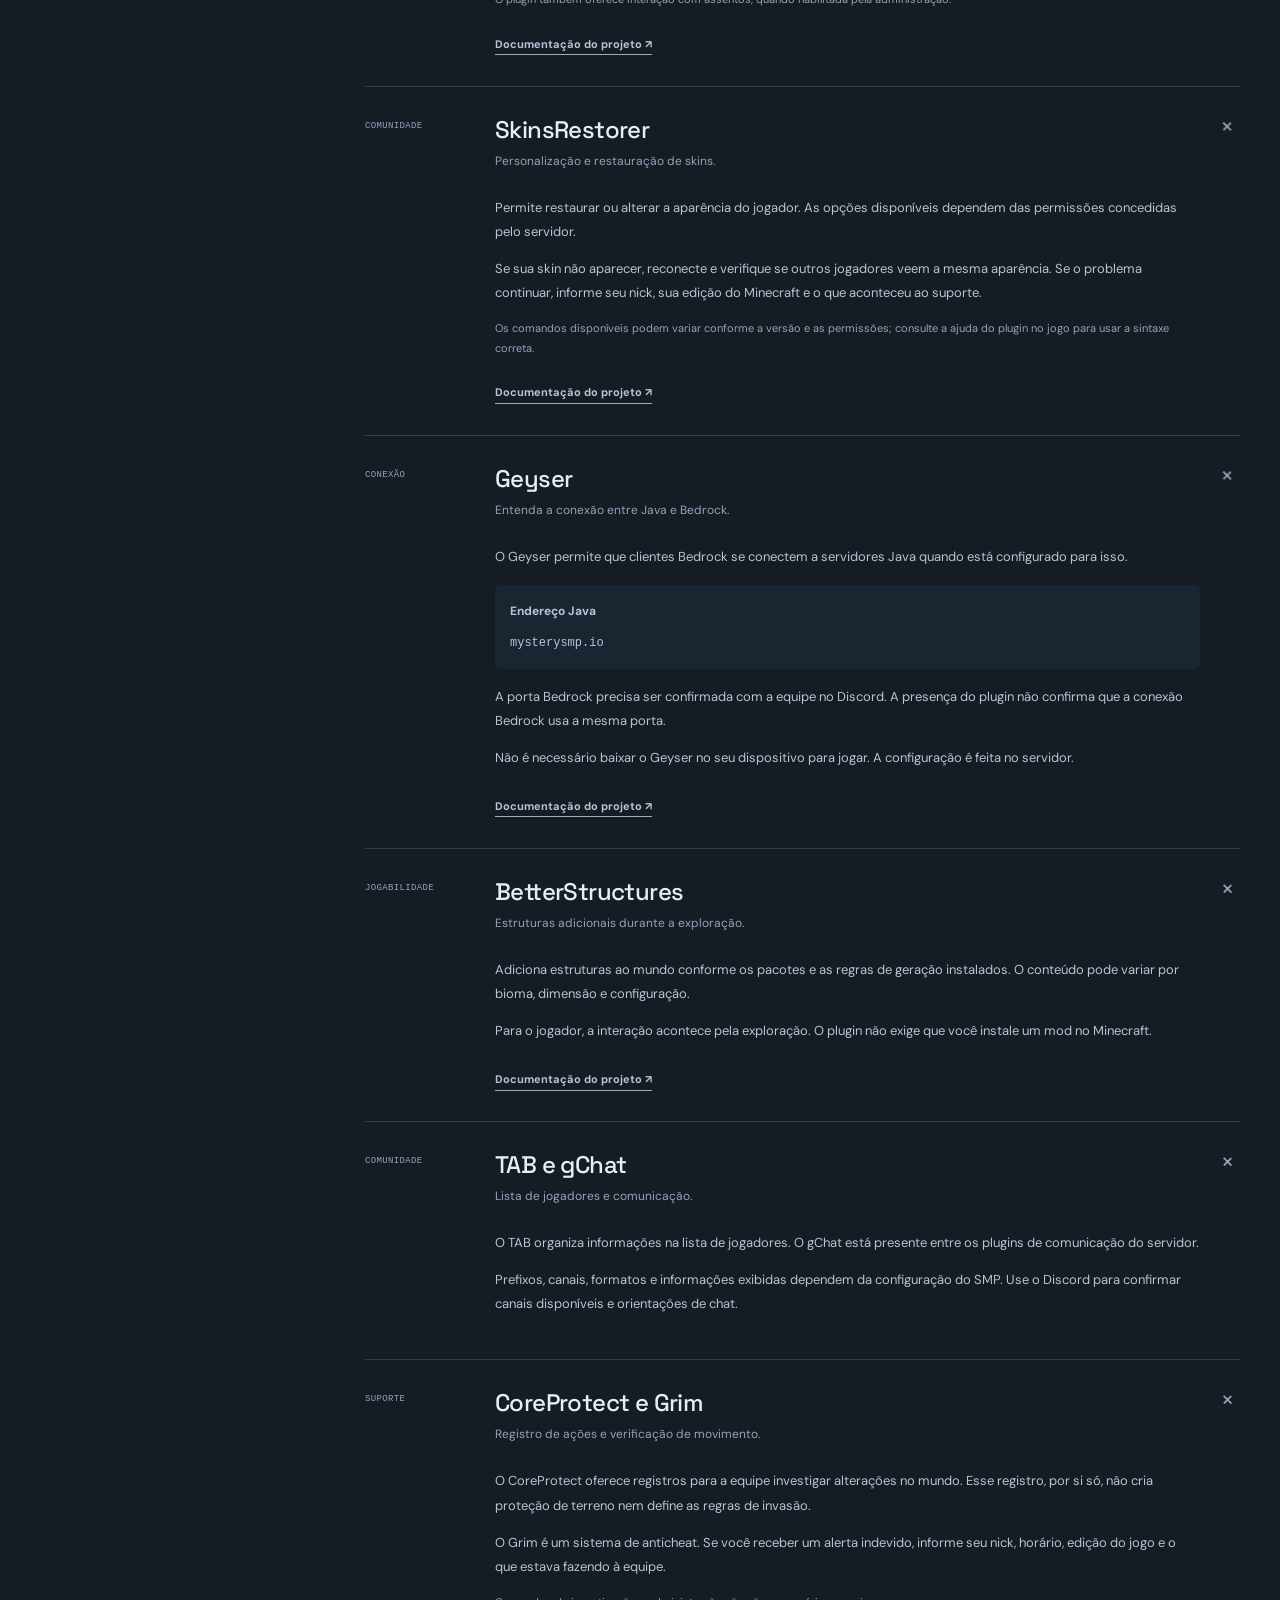
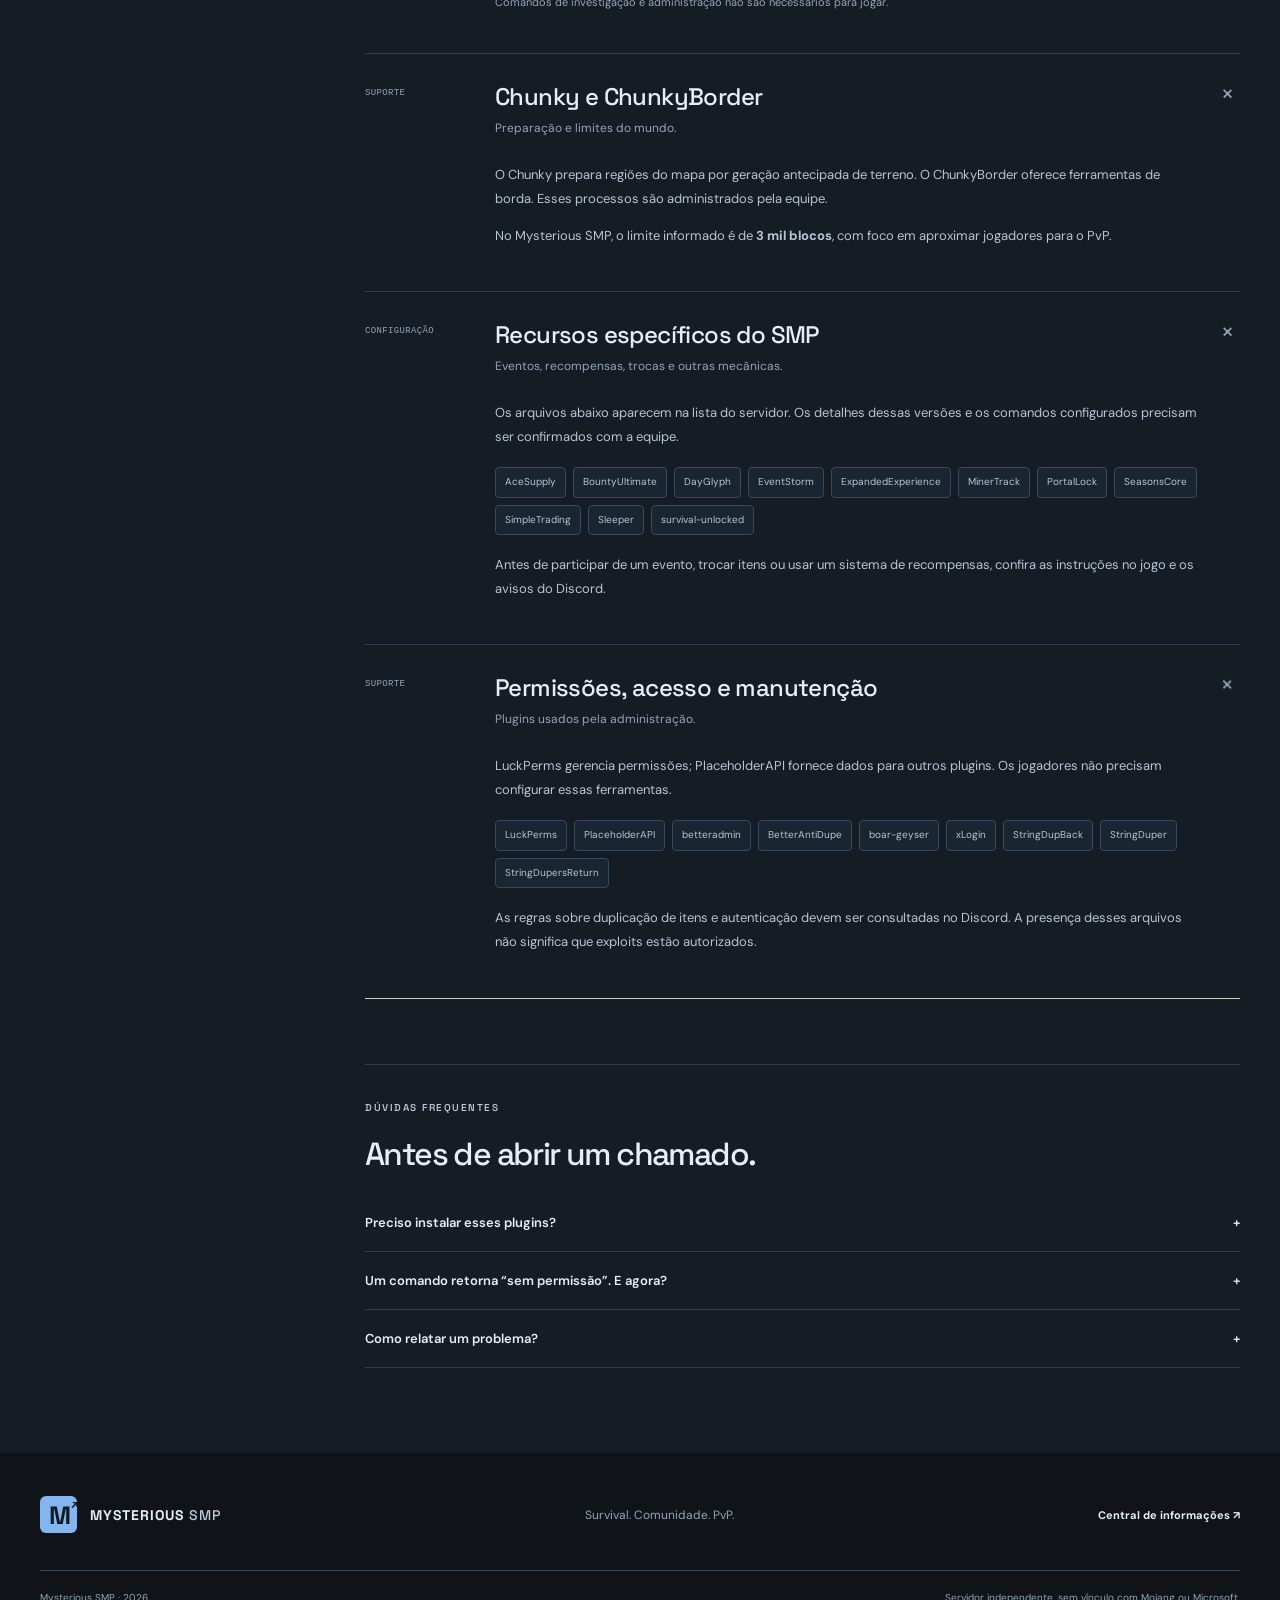
==== commit 2fac0db6: "Atualizar endereço do Minecraft para mysterysmp.io" ====
--- a/plugins.html
+++ b/plugins.html
@@ -1 +1 @@
-<!doctype html><html lang="pt-BR"><head><meta charset="utf-8"><meta name="viewport" content="width=device-width, initial-scale=1"><meta name="theme-color" content="#121820"><meta name="description" content="Informações úteis sobre clãs, comandos, skins, conexão e plugins do Mysterious SMP."><title>Guia de plugins — Mysterious SMP</title><link rel="icon" href="favicon-v4.svg"><link rel="preconnect" href="https://fonts.googleapis.com"><link rel="preconnect" href="https://fonts.gstatic.com" crossorigin><link href="https://fonts.googleapis.com/css2?family=DM+Sans:wght@400;500;600;700;800&family=Space+Grotesk:wght@500;600;700&display=swap" rel="stylesheet"><link rel="stylesheet" href="site.css"><link rel="stylesheet" href="theme-v4.css"><script src="app-v4.js" defer></script></head><body><a class="skip-link" href="#principal">Pular para o conteúdo</a><header class="site-header"><div class="shell header-inner"><a class="brand" href="index.html?v=4" aria-label="Mysterious SMP, início"><span class="brand-mark">M<span>↗</span></span><span>MYSTERIOUS <b>SMP</b></span></a><nav class="desktop-nav" aria-label="Navegação principal"><a  href="index.html?v=4">Início</a><a aria-current="page" href="plugins.html?v=4">Guia de plugins</a><a href="index.html?v=4#entrar">Como entrar</a></nav><a class="header-discord" href="https://discord.gg/eRbtBKewQ" target="_blank" rel="noopener noreferrer">Discord ↗</a><button class="menu-toggle" aria-label="Abrir menu" aria-expanded="false" aria-controls="mobile-menu"><span></span><span></span></button></div><nav class="mobile-nav" id="mobile-menu" aria-label="Navegação móvel" hidden><a href="index.html?v=4">Início</a><a href="plugins.html?v=4">Guia de plugins</a><a href="index.html?v=4#entrar">Como entrar</a><a href="https://discord.gg/eRbtBKewQ" target="_blank" rel="noopener noreferrer">Discord ↗</a></nav></header><main id="principal"><section class="guide-hero"><div class="ambient" aria-hidden="true"><i style="--x:0%;--duration:13s;--delay:-0s"></i><i style="--x:47%;--duration:15s;--delay:-3s"></i><i style="--x:94%;--duration:17s;--delay:-6s"></i><i style="--x:41%;--duration:19s;--delay:-9s"></i><i style="--x:88%;--duration:21s;--delay:-12s"></i><i style="--x:35%;--duration:23s;--delay:-15s"></i><i style="--x:82%;--duration:25s;--delay:-18s"></i><i style="--x:29%;--duration:27s;--delay:-21s"></i><i style="--x:76%;--duration:13s;--delay:-24s"></i><i style="--x:23%;--duration:15s;--delay:-27s"></i><i style="--x:70%;--duration:17s;--delay:-30s"></i><i style="--x:17%;--duration:19s;--delay:-33s"></i><i style="--x:64%;--duration:21s;--delay:-36s"></i><i style="--x:11%;--duration:23s;--delay:-39s"></i><i style="--x:58%;--duration:25s;--delay:-42s"></i><i style="--x:5%;--duration:27s;--delay:-45s"></i><i style="--x:52%;--duration:13s;--delay:-48s"></i><i style="--x:99%;--duration:15s;--delay:-51s"></i><i style="--x:46%;--duration:17s;--delay:-54s"></i><i style="--x:93%;--duration:19s;--delay:-57s"></i><i style="--x:40%;--duration:21s;--delay:-60s"></i><i style="--x:87%;--duration:23s;--delay:-63s"></i></div><div class="shell"><p class="eyebrow">CENTRAL DE INFORMAÇÕES / 01</p><h1>Guia de<br><span>plugins.</span></h1><p>Entenda os recursos do servidor.<br>Encontre a informação antes de entrar no jogo.</p><button class="motion-toggle" type="button" aria-pressed="false">Pausar fundo</button></div></section><section class="light guide-body"><div class="shell guide-layout"><aside class="guide-sidebar"><label for="plugin-search">Buscar no guia</label><div class="search-wrap"><input type="search" id="plugin-search" placeholder="Nome, recurso ou comando" autocomplete="off"><span aria-hidden="true">⌕</span></div><p class="side-label">CATEGORIAS</p><div class="filters" role="group" aria-label="Filtrar plugins"><button class="filter active" data-filter="Todos" aria-pressed="true">Todos<span>↗</span></button><button class="filter " data-filter="Jogabilidade" aria-pressed="false">Jogabilidade<span>↗</span></button><button class="filter " data-filter="Comunidade" aria-pressed="false">Comunidade<span>↗</span></button><button class="filter " data-filter="Conexão" aria-pressed="false">Conexão<span>↗</span></button><button class="filter " data-filter="Suporte" aria-pressed="false">Suporte<span>↗</span></button><button class="filter " data-filter="Configuração" aria-pressed="false">Configuração<span>↗</span></button></div><div class="support-card"><span>PRECISA DE AJUDA?</span><p>Fale com a equipe e acompanhe as regras do servidor.</p><a href="https://discord.gg/eRbtBKewQ" target="_blank" rel="noopener noreferrer">Abrir Discord ↗</a></div></aside><div class="guide-main"><div class="guide-notice"><strong>Antes de usar os comandos</strong><p>Os exemplos seguem a documentação dos projetos. Permissões e configurações do Mysterious SMP podem mudar a disponibilidade. As regras e os avisos da equipe no Discord são a referência para jogar.</p></div><p class="results-count" aria-live="polite">10 tópicos</p><div class="plugin-list"><article class="plugin-entry" id="byteclans" data-category="Jogabilidade"><details open><summary><span class="plugin-category">Jogabilidade</span><span class="plugin-heading"><strong>ByteClans</strong><span>Clãs, membros e comunicação em grupo.</span></span><span class="expand" aria-hidden="true">+</span></summary><div class="plugin-content"><p>Permite formar clãs, gerenciar convites e conversar com os membros. As regras de dano entre aliados são definidas pelo servidor: estar no mesmo clã não garante proteção contra fogo amigo.</p><h3>Comandos de referência</h3><div class="commands"><div><code>/clan chat clan</code><span>Muda o chat para os membros do clã.</span></div><div><code>/clan chat public</code><span>Volta ao chat público.</span></div><div><code>/clan leave</code><span>Sai do clã atual.</span></div></div><p class="small-note">Criação, convites e cargos dependem das permissões do seu grupo. Consulte a ajuda do plugin no jogo antes de alterar seu clã.</p><a class="source-link" href="https://modrinth.com/plugin/byteclans" target="_blank" rel="noopener noreferrer">Documentação do projeto ↗</a></div></details></article><article class="plugin-entry" id="gsit" data-category="Comunidade"><details open><summary><span class="plugin-category">Comunidade</span><span class="plugin-heading"><strong>GSit</strong><span>Sentar, deitar e rastejar.</span></span><span class="expand" aria-hidden="true">+</span></summary><div class="plugin-content"><p>Adiciona poses e interações. Algumas opções podem ser desativadas por mundo ou por permissão.</p><div class="commands"><div><code>/sit</code><span>Senta no local em que você está.</span></div><div><code>/lay</code><span>Deita no chão.</span></div><div><code>/crawl</code><span>Ativa a posição de rastejar.</span></div></div><p class="small-note">O plugin também oferece interação com assentos, quando habilitada pela administração.</p><a class="source-link" href="https://modrinth.com/plugin/gsit" target="_blank" rel="noopener noreferrer">Documentação do projeto ↗</a></div></details></article><article class="plugin-entry" id="skins" data-category="Comunidade"><details open><summary><span class="plugin-category">Comunidade</span><span class="plugin-heading"><strong>SkinsRestorer</strong><span>Personalização e restauração de skins.</span></span><span class="expand" aria-hidden="true">+</span></summary><div class="plugin-content"><p>Permite restaurar ou alterar a aparência do jogador. As opções disponíveis dependem das permissões concedidas pelo servidor.</p><p>Se sua skin não aparecer, reconecte e verifique se outros jogadores veem a mesma aparência. Se o problema continuar, informe seu nick, sua edição do Minecraft e o que aconteceu ao suporte.</p><p class="small-note">Os comandos disponíveis podem variar conforme a versão e as permissões; consulte a ajuda do plugin no jogo para usar a sintaxe correta.</p><a class="source-link" href="https://skinsrestorer.net/docs" target="_blank" rel="noopener noreferrer">Documentação do projeto ↗</a></div></details></article><article class="plugin-entry" id="conexao" data-category="Conexão"><details open><summary><span class="plugin-category">Conexão</span><span class="plugin-heading"><strong>Geyser</strong><span>Entenda a conexão entre Java e Bedrock.</span></span><span class="expand" aria-hidden="true">+</span></summary><div class="plugin-content"><p>O Geyser permite que clientes Bedrock se conectem a servidores Java quando está configurado para isso.</p><div class="info-box"><strong>Endereço Java</strong><code>enx-cirion-124.enx.host:10246</code></div><p>A porta Bedrock precisa ser confirmada com a equipe no Discord. A presença do plugin não confirma que a conexão Bedrock usa a mesma porta.</p><p>Não é necessário baixar o Geyser no seu dispositivo para jogar. A configuração é feita no servidor.</p><a class="source-link" href="https://geysermc.org/wiki/geyser/setup/" target="_blank" rel="noopener noreferrer">Documentação do projeto ↗</a></div></details></article><article class="plugin-entry" id="estruturas" data-category="Jogabilidade"><details open><summary><span class="plugin-category">Jogabilidade</span><span class="plugin-heading"><strong>BetterStructures</strong><span>Estruturas adicionais durante a exploração.</span></span><span class="expand" aria-hidden="true">+</span></summary><div class="plugin-content"><p>Adiciona estruturas ao mundo conforme os pacotes e as regras de geração instalados. O conteúdo pode variar por bioma, dimensão e configuração.</p><p>Para o jogador, a interação acontece pela exploração. O plugin não exige que você instale um mod no Minecraft.</p><a class="source-link" href="https://github.com/MagmaGuy/BetterStructures" target="_blank" rel="noopener noreferrer">Documentação do projeto ↗</a></div></details></article><article class="plugin-entry" id="interface" data-category="Comunidade"><details open><summary><span class="plugin-category">Comunidade</span><span class="plugin-heading"><strong>TAB e gChat</strong><span>Lista de jogadores e comunicação.</span></span><span class="expand" aria-hidden="true">+</span></summary><div class="plugin-content"><p>O TAB organiza informações na lista de jogadores. O gChat está presente entre os plugins de comunicação do servidor.</p><p>Prefixos, canais, formatos e informações exibidas dependem da configuração do SMP. Use o Discord para confirmar canais disponíveis e orientações de chat.</p></div></details></article><article class="plugin-entry" id="suporte" data-category="Suporte"><details open><summary><span class="plugin-category">Suporte</span><span class="plugin-heading"><strong>CoreProtect e Grim</strong><span>Registro de ações e verificação de movimento.</span></span><span class="expand" aria-hidden="true">+</span></summary><div class="plugin-content"><p>O CoreProtect oferece registros para a equipe investigar alterações no mundo. Esse registro, por si só, não cria proteção de terreno nem define as regras de invasão.</p><p>O Grim é um sistema de anticheat. Se você receber um alerta indevido, informe seu nick, horário, edição do jogo e o que estava fazendo à equipe.</p><p class="small-note">Comandos de investigação e administração não são necessários para jogar.</p></div></details></article><article class="plugin-entry" id="mundo" data-category="Suporte"><details open><summary><span class="plugin-category">Suporte</span><span class="plugin-heading"><strong>Chunky e ChunkyBorder</strong><span>Preparação e limites do mundo.</span></span><span class="expand" aria-hidden="true">+</span></summary><div class="plugin-content"><p>O Chunky prepara regiões do mapa por geração antecipada de terreno. O ChunkyBorder oferece ferramentas de borda. Esses processos são administrados pela equipe.</p><p>No Mysterious SMP, o limite informado é de <strong>3 mil blocos</strong>, com foco em aproximar jogadores para o PvP.</p></div></details></article><article class="plugin-entry" id="outros" data-category="Configuração"><details open><summary><span class="plugin-category">Configuração</span><span class="plugin-heading"><strong>Recursos específicos do SMP</strong><span>Eventos, recompensas, trocas e outras mecânicas.</span></span><span class="expand" aria-hidden="true">+</span></summary><div class="plugin-content"><p>Os arquivos abaixo aparecem na lista do servidor. Os detalhes dessas versões e os comandos configurados precisam ser confirmados com a equipe.</p><div class="plugin-tags"><span>AceSupply</span><span>BountyUltimate</span><span>DayGlyph</span><span>EventStorm</span><span>ExpandedExperience</span><span>MinerTrack</span><span>PortalLock</span><span>SeasonsCore</span><span>SimpleTrading</span><span>Sleeper</span><span>survival-unlocked</span></div><p>Antes de participar de um evento, trocar itens ou usar um sistema de recompensas, confira as instruções no jogo e os avisos do Discord.</p></div></details></article><article class="plugin-entry" id="infra" data-category="Suporte"><details open><summary><span class="plugin-category">Suporte</span><span class="plugin-heading"><strong>Permissões, acesso e manutenção</strong><span>Plugins usados pela administração.</span></span><span class="expand" aria-hidden="true">+</span></summary><div class="plugin-content"><p>LuckPerms gerencia permissões; PlaceholderAPI fornece dados para outros plugins. Os jogadores não precisam configurar essas ferramentas.</p><div class="plugin-tags"><span>LuckPerms</span><span>PlaceholderAPI</span><span>betteradmin</span><span>BetterAntiDupe</span><span>boar-geyser</span><span>xLogin</span><span>StringDupBack</span><span>StringDuper</span><span>StringDupersReturn</span></div><p>As regras sobre duplicação de itens e autenticação devem ser consultadas no Discord. A presença desses arquivos não significa que exploits estão autorizados.</p></div></details></article></div><div class="no-results" hidden><h2>Nenhum tópico encontrado.</h2><p>Tente outro nome ou escolha “Todos”.</p></div><section class="faq"><p class="eyebrow">DÚVIDAS FREQUENTES</p><h2>Antes de abrir um chamado.</h2><details><summary>Preciso instalar esses plugins?</summary><p>Os plugins são executados pelo servidor. Para acessar o endereço Java informado, use o Minecraft na versão 26.2. Pacotes de recursos, quando necessários, devem seguir a orientação da equipe.</p></details><details><summary>Um comando retorna “sem permissão”. E agora?</summary><p>A disponibilidade é definida pelo servidor. Confira se o comando está correto e envie ao suporte seu nick, o comando digitado e a mensagem recebida.</p></details><details><summary>Como relatar um problema?</summary><p>Informe seu nick, a edição e versão do Minecraft, o horário aproximado e o que aconteceu. Quando envolver uma construção, inclua as coordenadas no chamado à equipe.</p></details></section></div></div></section></main><footer><div class="shell footer-inner"><a class="brand" href="index.html?v=4"><span class="brand-mark">M<span>↗</span></span><span>MYSTERIOUS <b>SMP</b></span></a><p>Survival. Comunidade. PvP.</p><a href="plugins.html?v=4">Central de informações ↗</a></div><div class="shell footer-bottom"><span>Mysterious SMP · 2026</span><span>Servidor independente, sem vínculo com Mojang ou Microsoft.</span></div></footer><div class="toast" role="status" aria-live="polite"></div></body></html>+<!doctype html><html lang="pt-BR"><head><meta charset="utf-8"><meta name="viewport" content="width=device-width, initial-scale=1"><meta name="theme-color" content="#121820"><meta name="description" content="Informações úteis sobre clãs, comandos, skins, conexão e plugins do Mysterious SMP."><title>Guia de plugins — Mysterious SMP</title><link rel="icon" href="favicon-v4.svg"><link rel="preconnect" href="https://fonts.googleapis.com"><link rel="preconnect" href="https://fonts.gstatic.com" crossorigin><link href="https://fonts.googleapis.com/css2?family=DM+Sans:wght@400;500;600;700;800&family=Space+Grotesk:wght@500;600;700&display=swap" rel="stylesheet"><link rel="stylesheet" href="site.css"><link rel="stylesheet" href="theme-v4.css"><script src="app-v4.js" defer></script></head><body><a class="skip-link" href="#principal">Pular para o conteúdo</a><header class="site-header"><div class="shell header-inner"><a class="brand" href="index.html?v=4" aria-label="Mysterious SMP, início"><span class="brand-mark">M<span>↗</span></span><span>MYSTERIOUS <b>SMP</b></span></a><nav class="desktop-nav" aria-label="Navegação principal"><a  href="index.html?v=4">Início</a><a aria-current="page" href="plugins.html?v=4">Guia de plugins</a><a href="index.html?v=4#entrar">Como entrar</a></nav><a class="header-discord" href="https://discord.gg/eRbtBKewQ" target="_blank" rel="noopener noreferrer">Discord ↗</a><button class="menu-toggle" aria-label="Abrir menu" aria-expanded="false" aria-controls="mobile-menu"><span></span><span></span></button></div><nav class="mobile-nav" id="mobile-menu" aria-label="Navegação móvel" hidden><a href="index.html?v=4">Início</a><a href="plugins.html?v=4">Guia de plugins</a><a href="index.html?v=4#entrar">Como entrar</a><a href="https://discord.gg/eRbtBKewQ" target="_blank" rel="noopener noreferrer">Discord ↗</a></nav></header><main id="principal"><section class="guide-hero"><div class="ambient" aria-hidden="true"><i style="--x:0%;--duration:13s;--delay:-0s"></i><i style="--x:47%;--duration:15s;--delay:-3s"></i><i style="--x:94%;--duration:17s;--delay:-6s"></i><i style="--x:41%;--duration:19s;--delay:-9s"></i><i style="--x:88%;--duration:21s;--delay:-12s"></i><i style="--x:35%;--duration:23s;--delay:-15s"></i><i style="--x:82%;--duration:25s;--delay:-18s"></i><i style="--x:29%;--duration:27s;--delay:-21s"></i><i style="--x:76%;--duration:13s;--delay:-24s"></i><i style="--x:23%;--duration:15s;--delay:-27s"></i><i style="--x:70%;--duration:17s;--delay:-30s"></i><i style="--x:17%;--duration:19s;--delay:-33s"></i><i style="--x:64%;--duration:21s;--delay:-36s"></i><i style="--x:11%;--duration:23s;--delay:-39s"></i><i style="--x:58%;--duration:25s;--delay:-42s"></i><i style="--x:5%;--duration:27s;--delay:-45s"></i><i style="--x:52%;--duration:13s;--delay:-48s"></i><i style="--x:99%;--duration:15s;--delay:-51s"></i><i style="--x:46%;--duration:17s;--delay:-54s"></i><i style="--x:93%;--duration:19s;--delay:-57s"></i><i style="--x:40%;--duration:21s;--delay:-60s"></i><i style="--x:87%;--duration:23s;--delay:-63s"></i></div><div class="shell"><p class="eyebrow">CENTRAL DE INFORMAÇÕES / 01</p><h1>Guia de<br><span>plugins.</span></h1><p>Entenda os recursos do servidor.<br>Encontre a informação antes de entrar no jogo.</p><button class="motion-toggle" type="button" aria-pressed="false">Pausar fundo</button></div></section><section class="light guide-body"><div class="shell guide-layout"><aside class="guide-sidebar"><label for="plugin-search">Buscar no guia</label><div class="search-wrap"><input type="search" id="plugin-search" placeholder="Nome, recurso ou comando" autocomplete="off"><span aria-hidden="true">⌕</span></div><p class="side-label">CATEGORIAS</p><div class="filters" role="group" aria-label="Filtrar plugins"><button class="filter active" data-filter="Todos" aria-pressed="true">Todos<span>↗</span></button><button class="filter " data-filter="Jogabilidade" aria-pressed="false">Jogabilidade<span>↗</span></button><button class="filter " data-filter="Comunidade" aria-pressed="false">Comunidade<span>↗</span></button><button class="filter " data-filter="Conexão" aria-pressed="false">Conexão<span>↗</span></button><button class="filter " data-filter="Suporte" aria-pressed="false">Suporte<span>↗</span></button><button class="filter " data-filter="Configuração" aria-pressed="false">Configuração<span>↗</span></button></div><div class="support-card"><span>PRECISA DE AJUDA?</span><p>Fale com a equipe e acompanhe as regras do servidor.</p><a href="https://discord.gg/eRbtBKewQ" target="_blank" rel="noopener noreferrer">Abrir Discord ↗</a></div></aside><div class="guide-main"><div class="guide-notice"><strong>Antes de usar os comandos</strong><p>Os exemplos seguem a documentação dos projetos. Permissões e configurações do Mysterious SMP podem mudar a disponibilidade. As regras e os avisos da equipe no Discord são a referência para jogar.</p></div><p class="results-count" aria-live="polite">10 tópicos</p><div class="plugin-list"><article class="plugin-entry" id="byteclans" data-category="Jogabilidade"><details open><summary><span class="plugin-category">Jogabilidade</span><span class="plugin-heading"><strong>ByteClans</strong><span>Clãs, membros e comunicação em grupo.</span></span><span class="expand" aria-hidden="true">+</span></summary><div class="plugin-content"><p>Permite formar clãs, gerenciar convites e conversar com os membros. As regras de dano entre aliados são definidas pelo servidor: estar no mesmo clã não garante proteção contra fogo amigo.</p><h3>Comandos de referência</h3><div class="commands"><div><code>/clan chat clan</code><span>Muda o chat para os membros do clã.</span></div><div><code>/clan chat public</code><span>Volta ao chat público.</span></div><div><code>/clan leave</code><span>Sai do clã atual.</span></div></div><p class="small-note">Criação, convites e cargos dependem das permissões do seu grupo. Consulte a ajuda do plugin no jogo antes de alterar seu clã.</p><a class="source-link" href="https://modrinth.com/plugin/byteclans" target="_blank" rel="noopener noreferrer">Documentação do projeto ↗</a></div></details></article><article class="plugin-entry" id="gsit" data-category="Comunidade"><details open><summary><span class="plugin-category">Comunidade</span><span class="plugin-heading"><strong>GSit</strong><span>Sentar, deitar e rastejar.</span></span><span class="expand" aria-hidden="true">+</span></summary><div class="plugin-content"><p>Adiciona poses e interações. Algumas opções podem ser desativadas por mundo ou por permissão.</p><div class="commands"><div><code>/sit</code><span>Senta no local em que você está.</span></div><div><code>/lay</code><span>Deita no chão.</span></div><div><code>/crawl</code><span>Ativa a posição de rastejar.</span></div></div><p class="small-note">O plugin também oferece interação com assentos, quando habilitada pela administração.</p><a class="source-link" href="https://modrinth.com/plugin/gsit" target="_blank" rel="noopener noreferrer">Documentação do projeto ↗</a></div></details></article><article class="plugin-entry" id="skins" data-category="Comunidade"><details open><summary><span class="plugin-category">Comunidade</span><span class="plugin-heading"><strong>SkinsRestorer</strong><span>Personalização e restauração de skins.</span></span><span class="expand" aria-hidden="true">+</span></summary><div class="plugin-content"><p>Permite restaurar ou alterar a aparência do jogador. As opções disponíveis dependem das permissões concedidas pelo servidor.</p><p>Se sua skin não aparecer, reconecte e verifique se outros jogadores veem a mesma aparência. Se o problema continuar, informe seu nick, sua edição do Minecraft e o que aconteceu ao suporte.</p><p class="small-note">Os comandos disponíveis podem variar conforme a versão e as permissões; consulte a ajuda do plugin no jogo para usar a sintaxe correta.</p><a class="source-link" href="https://skinsrestorer.net/docs" target="_blank" rel="noopener noreferrer">Documentação do projeto ↗</a></div></details></article><article class="plugin-entry" id="conexao" data-category="Conexão"><details open><summary><span class="plugin-category">Conexão</span><span class="plugin-heading"><strong>Geyser</strong><span>Entenda a conexão entre Java e Bedrock.</span></span><span class="expand" aria-hidden="true">+</span></summary><div class="plugin-content"><p>O Geyser permite que clientes Bedrock se conectem a servidores Java quando está configurado para isso.</p><div class="info-box"><strong>Endereço Java</strong><code>mysterysmp.io</code></div><p>A porta Bedrock precisa ser confirmada com a equipe no Discord. A presença do plugin não confirma que a conexão Bedrock usa a mesma porta.</p><p>Não é necessário baixar o Geyser no seu dispositivo para jogar. A configuração é feita no servidor.</p><a class="source-link" href="https://geysermc.org/wiki/geyser/setup/" target="_blank" rel="noopener noreferrer">Documentação do projeto ↗</a></div></details></article><article class="plugin-entry" id="estruturas" data-category="Jogabilidade"><details open><summary><span class="plugin-category">Jogabilidade</span><span class="plugin-heading"><strong>BetterStructures</strong><span>Estruturas adicionais durante a exploração.</span></span><span class="expand" aria-hidden="true">+</span></summary><div class="plugin-content"><p>Adiciona estruturas ao mundo conforme os pacotes e as regras de geração instalados. O conteúdo pode variar por bioma, dimensão e configuração.</p><p>Para o jogador, a interação acontece pela exploração. O plugin não exige que você instale um mod no Minecraft.</p><a class="source-link" href="https://github.com/MagmaGuy/BetterStructures" target="_blank" rel="noopener noreferrer">Documentação do projeto ↗</a></div></details></article><article class="plugin-entry" id="interface" data-category="Comunidade"><details open><summary><span class="plugin-category">Comunidade</span><span class="plugin-heading"><strong>TAB e gChat</strong><span>Lista de jogadores e comunicação.</span></span><span class="expand" aria-hidden="true">+</span></summary><div class="plugin-content"><p>O TAB organiza informações na lista de jogadores. O gChat está presente entre os plugins de comunicação do servidor.</p><p>Prefixos, canais, formatos e informações exibidas dependem da configuração do SMP. Use o Discord para confirmar canais disponíveis e orientações de chat.</p></div></details></article><article class="plugin-entry" id="suporte" data-category="Suporte"><details open><summary><span class="plugin-category">Suporte</span><span class="plugin-heading"><strong>CoreProtect e Grim</strong><span>Registro de ações e verificação de movimento.</span></span><span class="expand" aria-hidden="true">+</span></summary><div class="plugin-content"><p>O CoreProtect oferece registros para a equipe investigar alterações no mundo. Esse registro, por si só, não cria proteção de terreno nem define as regras de invasão.</p><p>O Grim é um sistema de anticheat. Se você receber um alerta indevido, informe seu nick, horário, edição do jogo e o que estava fazendo à equipe.</p><p class="small-note">Comandos de investigação e administração não são necessários para jogar.</p></div></details></article><article class="plugin-entry" id="mundo" data-category="Suporte"><details open><summary><span class="plugin-category">Suporte</span><span class="plugin-heading"><strong>Chunky e ChunkyBorder</strong><span>Preparação e limites do mundo.</span></span><span class="expand" aria-hidden="true">+</span></summary><div class="plugin-content"><p>O Chunky prepara regiões do mapa por geração antecipada de terreno. O ChunkyBorder oferece ferramentas de borda. Esses processos são administrados pela equipe.</p><p>No Mysterious SMP, o limite informado é de <strong>3 mil blocos</strong>, com foco em aproximar jogadores para o PvP.</p></div></details></article><article class="plugin-entry" id="outros" data-category="Configuração"><details open><summary><span class="plugin-category">Configuração</span><span class="plugin-heading"><strong>Recursos específicos do SMP</strong><span>Eventos, recompensas, trocas e outras mecânicas.</span></span><span class="expand" aria-hidden="true">+</span></summary><div class="plugin-content"><p>Os arquivos abaixo aparecem na lista do servidor. Os detalhes dessas versões e os comandos configurados precisam ser confirmados com a equipe.</p><div class="plugin-tags"><span>AceSupply</span><span>BountyUltimate</span><span>DayGlyph</span><span>EventStorm</span><span>ExpandedExperience</span><span>MinerTrack</span><span>PortalLock</span><span>SeasonsCore</span><span>SimpleTrading</span><span>Sleeper</span><span>survival-unlocked</span></div><p>Antes de participar de um evento, trocar itens ou usar um sistema de recompensas, confira as instruções no jogo e os avisos do Discord.</p></div></details></article><article class="plugin-entry" id="infra" data-category="Suporte"><details open><summary><span class="plugin-category">Suporte</span><span class="plugin-heading"><strong>Permissões, acesso e manutenção</strong><span>Plugins usados pela administração.</span></span><span class="expand" aria-hidden="true">+</span></summary><div class="plugin-content"><p>LuckPerms gerencia permissões; PlaceholderAPI fornece dados para outros plugins. Os jogadores não precisam configurar essas ferramentas.</p><div class="plugin-tags"><span>LuckPerms</span><span>PlaceholderAPI</span><span>betteradmin</span><span>BetterAntiDupe</span><span>boar-geyser</span><span>xLogin</span><span>StringDupBack</span><span>StringDuper</span><span>StringDupersReturn</span></div><p>As regras sobre duplicação de itens e autenticação devem ser consultadas no Discord. A presença desses arquivos não significa que exploits estão autorizados.</p></div></details></article></div><div class="no-results" hidden><h2>Nenhum tópico encontrado.</h2><p>Tente outro nome ou escolha “Todos”.</p></div><section class="faq"><p class="eyebrow">DÚVIDAS FREQUENTES</p><h2>Antes de abrir um chamado.</h2><details><summary>Preciso instalar esses plugins?</summary><p>Os plugins são executados pelo servidor. Para acessar o endereço Java informado, use o Minecraft na versão 26.2. Pacotes de recursos, quando necessários, devem seguir a orientação da equipe.</p></details><details><summary>Um comando retorna “sem permissão”. E agora?</summary><p>A disponibilidade é definida pelo servidor. Confira se o comando está correto e envie ao suporte seu nick, o comando digitado e a mensagem recebida.</p></details><details><summary>Como relatar um problema?</summary><p>Informe seu nick, a edição e versão do Minecraft, o horário aproximado e o que aconteceu. Quando envolver uma construção, inclua as coordenadas no chamado à equipe.</p></details></section></div></div></section></main><footer><div class="shell footer-inner"><a class="brand" href="index.html?v=4"><span class="brand-mark">M<span>↗</span></span><span>MYSTERIOUS <b>SMP</b></span></a><p>Survival. Comunidade. PvP.</p><a href="plugins.html?v=4">Central de informações ↗</a></div><div class="shell footer-bottom"><span>Mysterious SMP · 2026</span><span>Servidor independente, sem vínculo com Mojang ou Microsoft.</span></div></footer><div class="toast" role="status" aria-live="polite"></div></body></html>
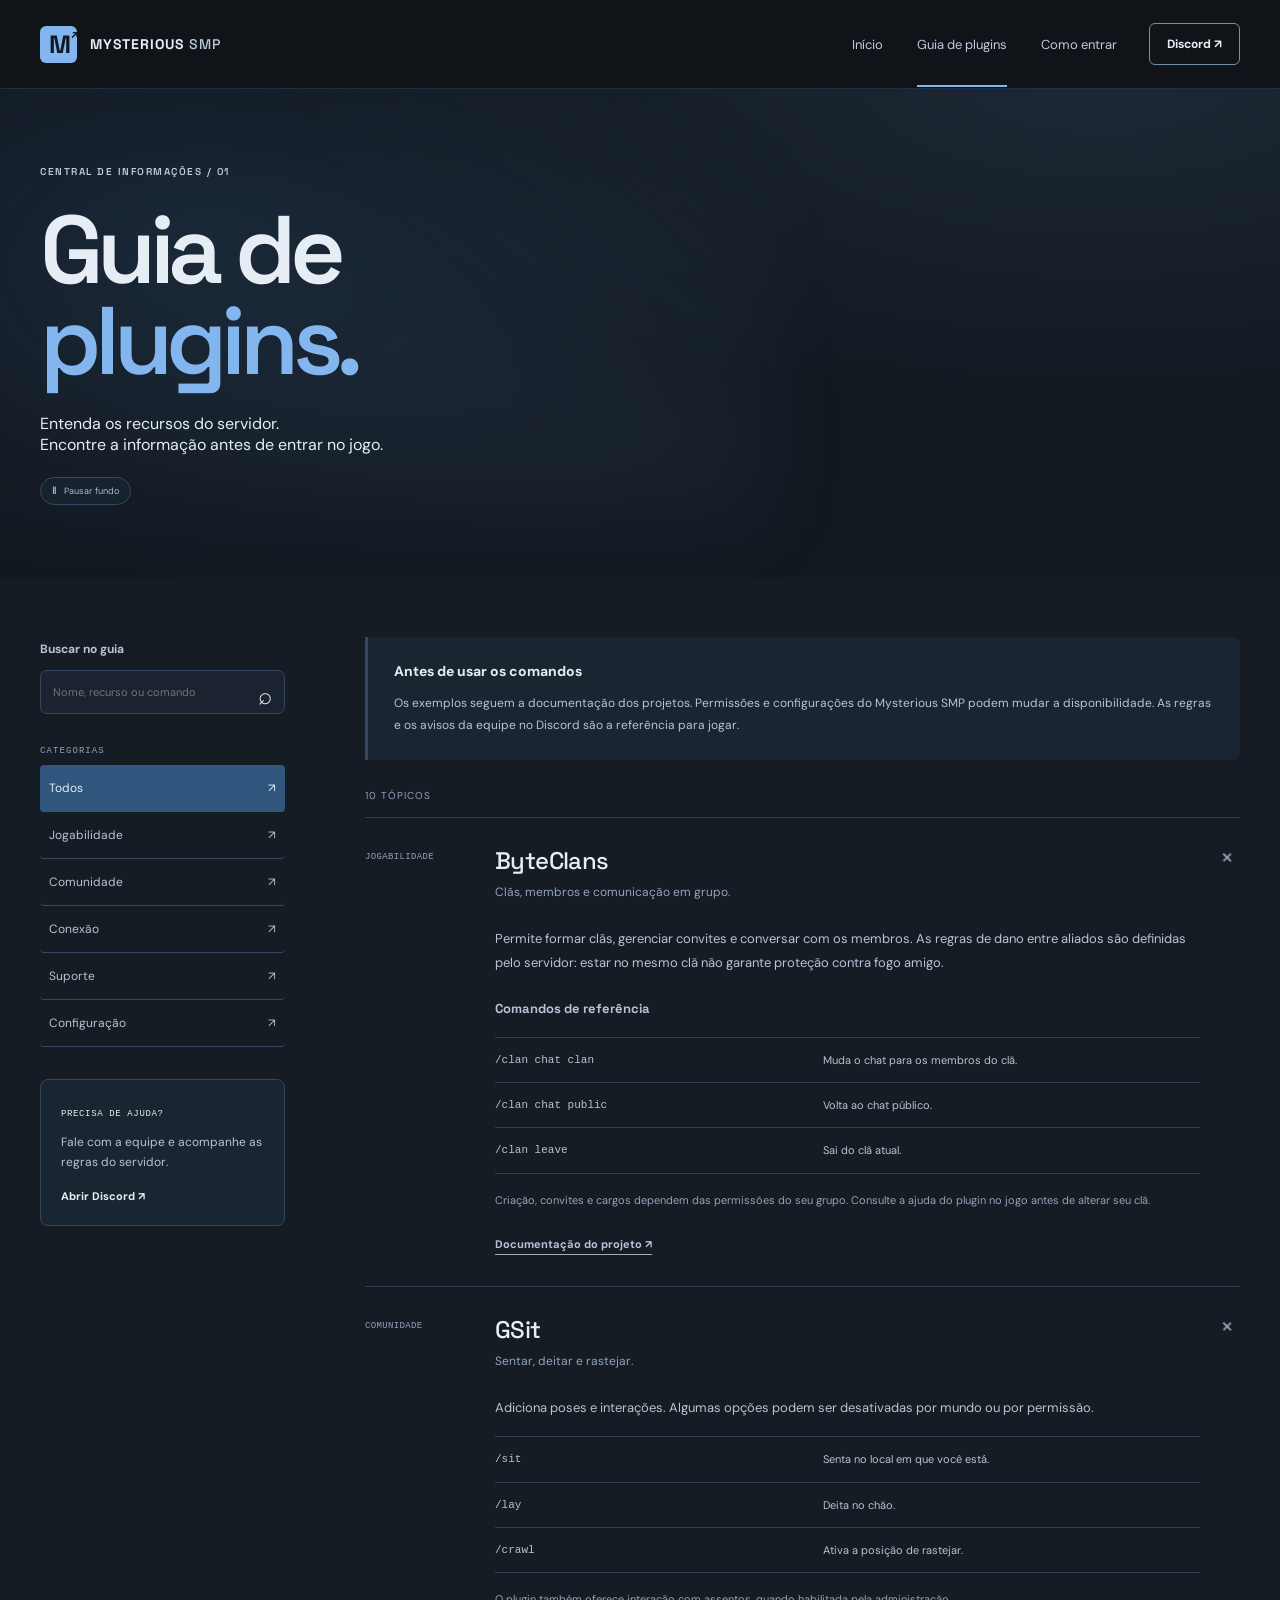
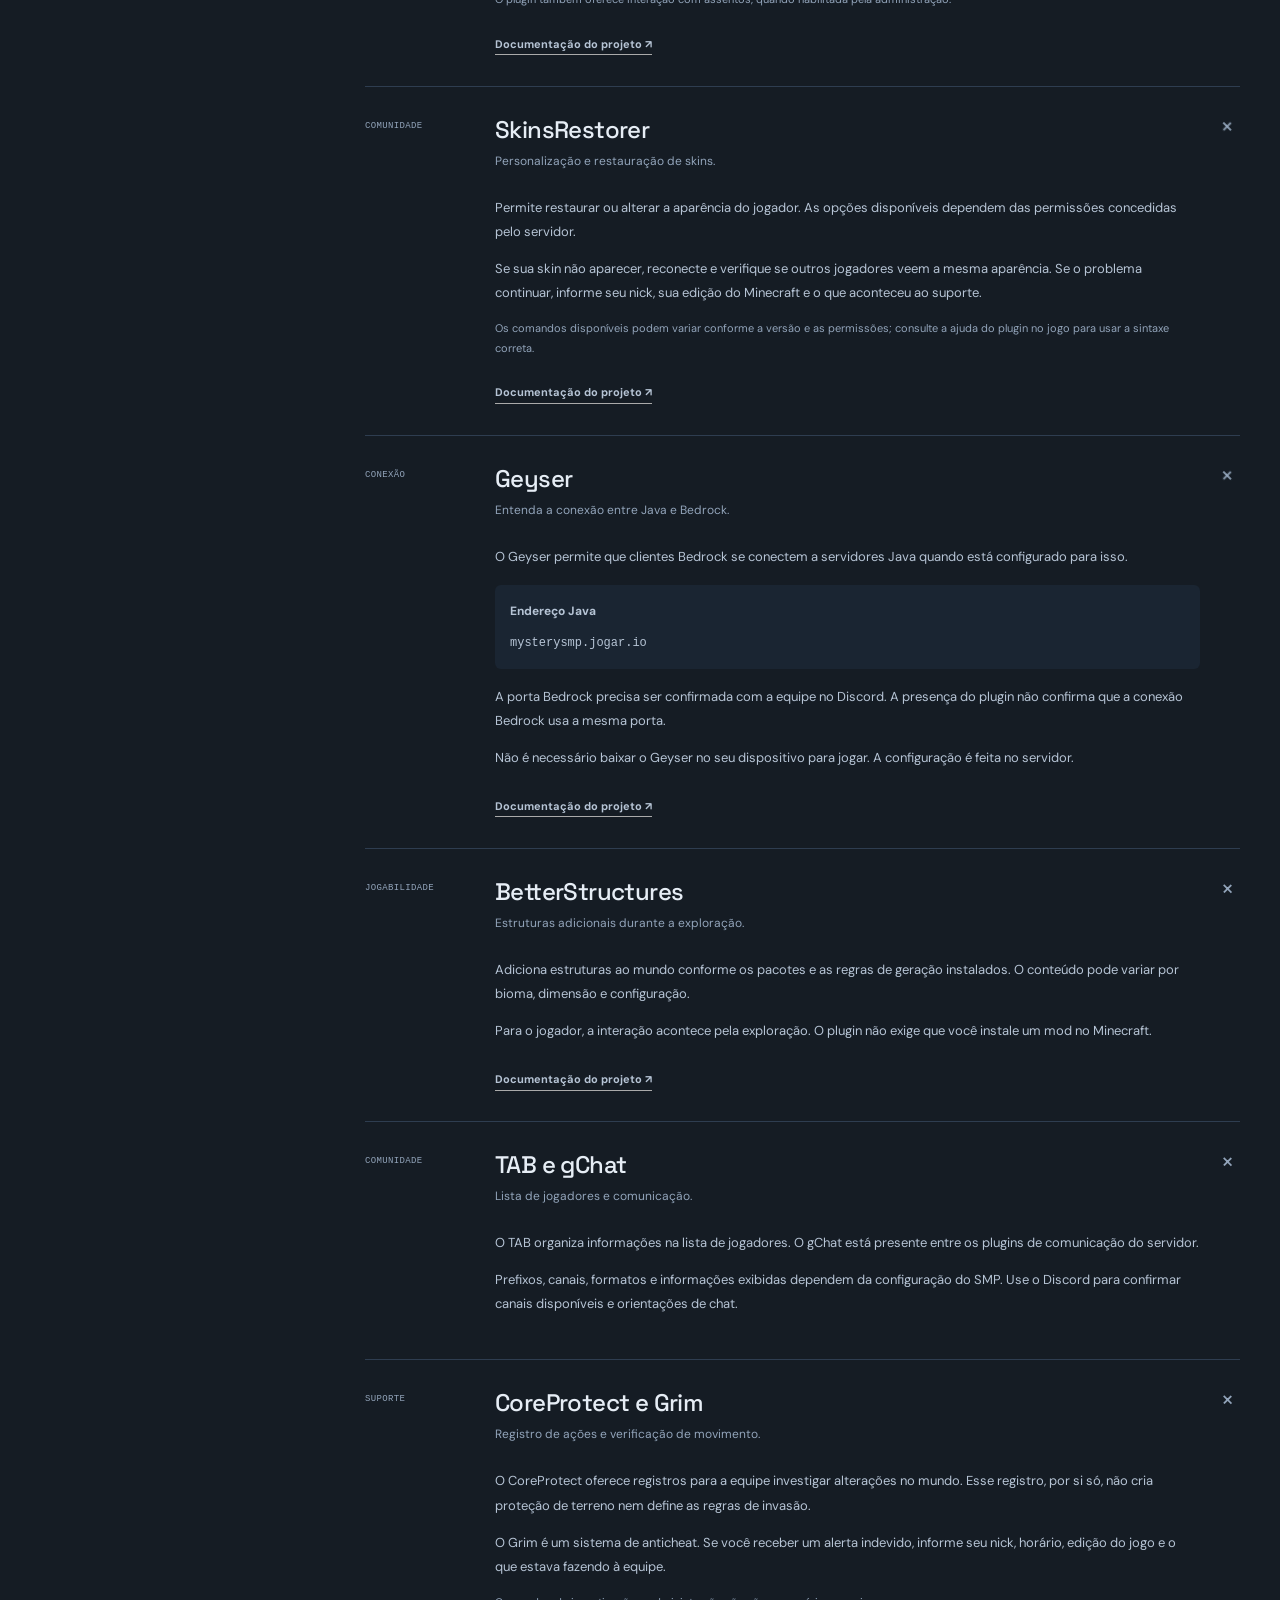
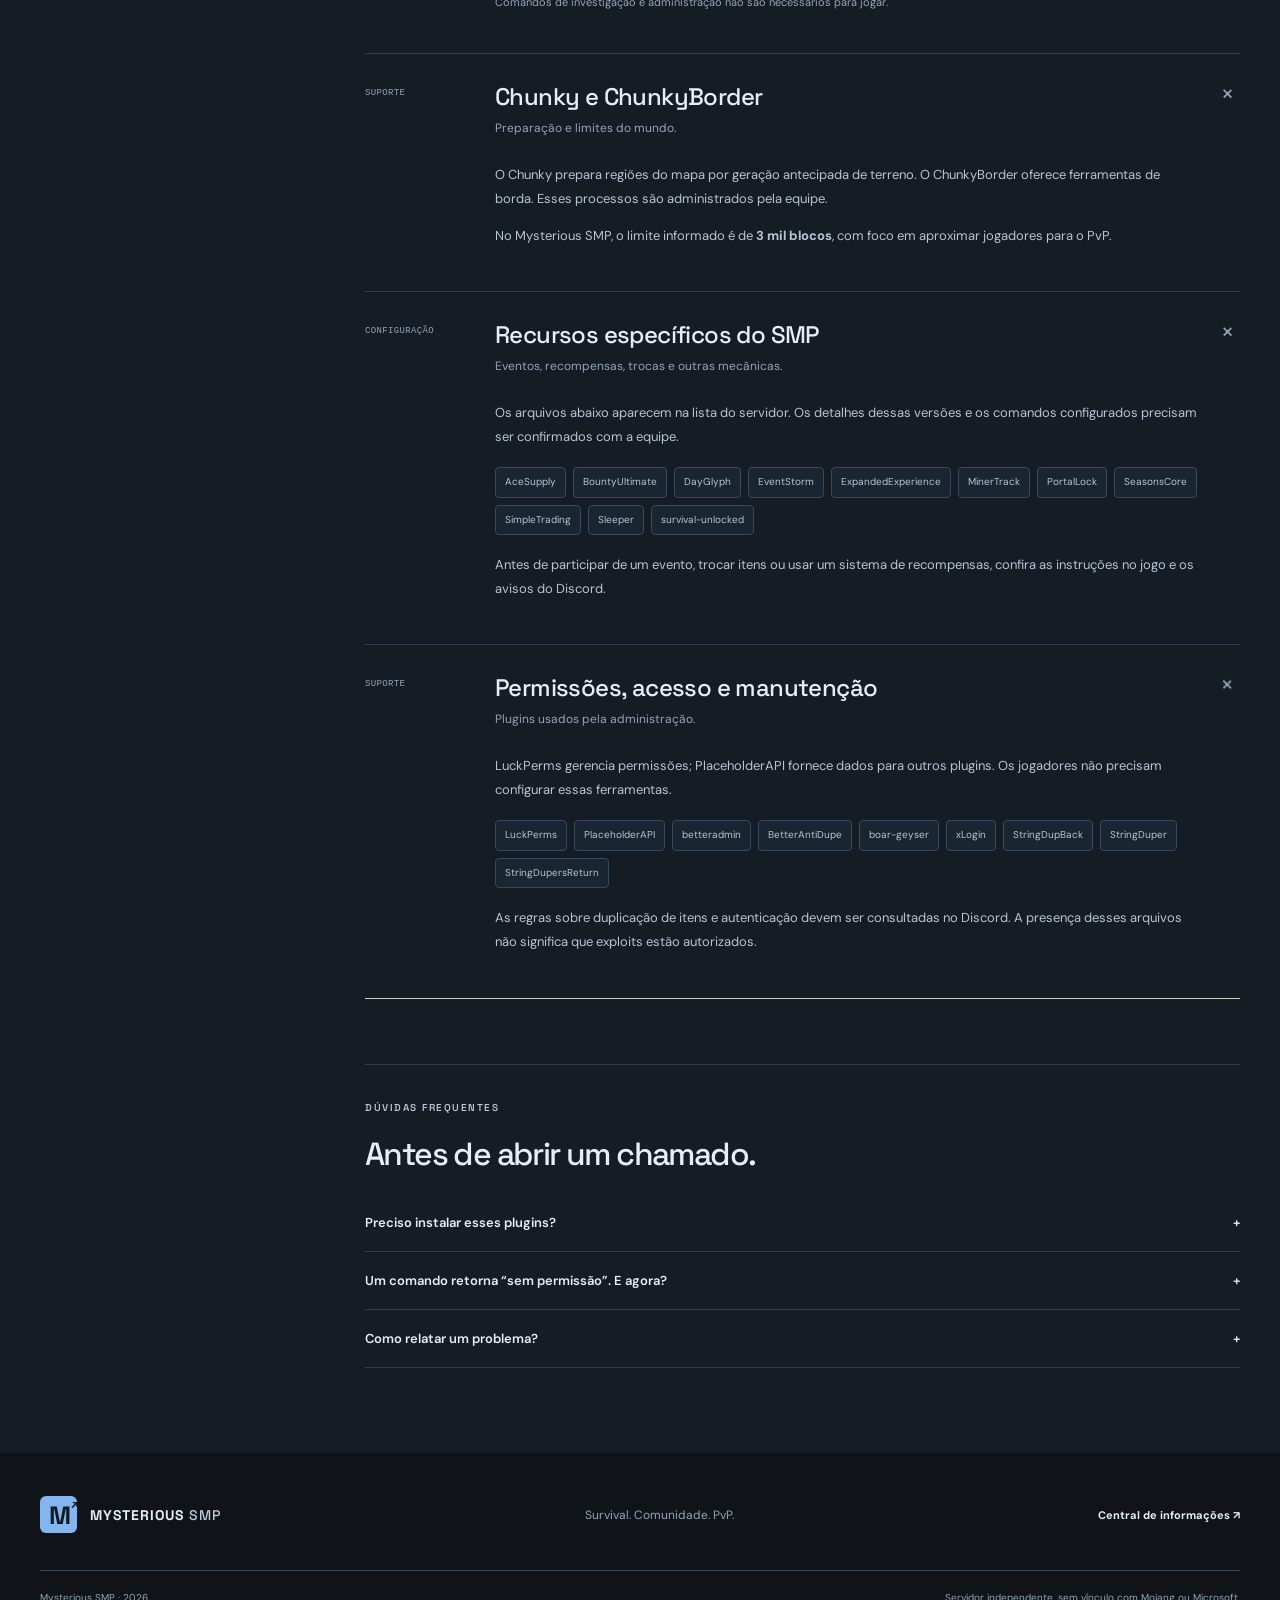
==== commit 3d926f81: "Atualizar IP para mysterysmp.jogar.io em todas as páginas" ====
--- a/plugins.html
+++ b/plugins.html
@@ -1 +1 @@
-<!doctype html><html lang="pt-BR"><head><meta charset="utf-8"><meta name="viewport" content="width=device-width, initial-scale=1"><meta name="theme-color" content="#121820"><meta name="description" content="Informações úteis sobre clãs, comandos, skins, conexão e plugins do Mysterious SMP."><title>Guia de plugins — Mysterious SMP</title><link rel="icon" href="favicon-v4.svg"><link rel="preconnect" href="https://fonts.googleapis.com"><link rel="preconnect" href="https://fonts.gstatic.com" crossorigin><link href="https://fonts.googleapis.com/css2?family=DM+Sans:wght@400;500;600;700;800&family=Space+Grotesk:wght@500;600;700&display=swap" rel="stylesheet"><link rel="stylesheet" href="site.css"><link rel="stylesheet" href="theme-v4.css"><script src="app-v4.js" defer></script></head><body><a class="skip-link" href="#principal">Pular para o conteúdo</a><header class="site-header"><div class="shell header-inner"><a class="brand" href="index.html?v=4" aria-label="Mysterious SMP, início"><span class="brand-mark">M<span>↗</span></span><span>MYSTERIOUS <b>SMP</b></span></a><nav class="desktop-nav" aria-label="Navegação principal"><a  href="index.html?v=4">Início</a><a aria-current="page" href="plugins.html?v=4">Guia de plugins</a><a href="index.html?v=4#entrar">Como entrar</a></nav><a class="header-discord" href="https://discord.gg/eRbtBKewQ" target="_blank" rel="noopener noreferrer">Discord ↗</a><button class="menu-toggle" aria-label="Abrir menu" aria-expanded="false" aria-controls="mobile-menu"><span></span><span></span></button></div><nav class="mobile-nav" id="mobile-menu" aria-label="Navegação móvel" hidden><a href="index.html?v=4">Início</a><a href="plugins.html?v=4">Guia de plugins</a><a href="index.html?v=4#entrar">Como entrar</a><a href="https://discord.gg/eRbtBKewQ" target="_blank" rel="noopener noreferrer">Discord ↗</a></nav></header><main id="principal"><section class="guide-hero"><div class="ambient" aria-hidden="true"><i style="--x:0%;--duration:13s;--delay:-0s"></i><i style="--x:47%;--duration:15s;--delay:-3s"></i><i style="--x:94%;--duration:17s;--delay:-6s"></i><i style="--x:41%;--duration:19s;--delay:-9s"></i><i style="--x:88%;--duration:21s;--delay:-12s"></i><i style="--x:35%;--duration:23s;--delay:-15s"></i><i style="--x:82%;--duration:25s;--delay:-18s"></i><i style="--x:29%;--duration:27s;--delay:-21s"></i><i style="--x:76%;--duration:13s;--delay:-24s"></i><i style="--x:23%;--duration:15s;--delay:-27s"></i><i style="--x:70%;--duration:17s;--delay:-30s"></i><i style="--x:17%;--duration:19s;--delay:-33s"></i><i style="--x:64%;--duration:21s;--delay:-36s"></i><i style="--x:11%;--duration:23s;--delay:-39s"></i><i style="--x:58%;--duration:25s;--delay:-42s"></i><i style="--x:5%;--duration:27s;--delay:-45s"></i><i style="--x:52%;--duration:13s;--delay:-48s"></i><i style="--x:99%;--duration:15s;--delay:-51s"></i><i style="--x:46%;--duration:17s;--delay:-54s"></i><i style="--x:93%;--duration:19s;--delay:-57s"></i><i style="--x:40%;--duration:21s;--delay:-60s"></i><i style="--x:87%;--duration:23s;--delay:-63s"></i></div><div class="shell"><p class="eyebrow">CENTRAL DE INFORMAÇÕES / 01</p><h1>Guia de<br><span>plugins.</span></h1><p>Entenda os recursos do servidor.<br>Encontre a informação antes de entrar no jogo.</p><button class="motion-toggle" type="button" aria-pressed="false">Pausar fundo</button></div></section><section class="light guide-body"><div class="shell guide-layout"><aside class="guide-sidebar"><label for="plugin-search">Buscar no guia</label><div class="search-wrap"><input type="search" id="plugin-search" placeholder="Nome, recurso ou comando" autocomplete="off"><span aria-hidden="true">⌕</span></div><p class="side-label">CATEGORIAS</p><div class="filters" role="group" aria-label="Filtrar plugins"><button class="filter active" data-filter="Todos" aria-pressed="true">Todos<span>↗</span></button><button class="filter " data-filter="Jogabilidade" aria-pressed="false">Jogabilidade<span>↗</span></button><button class="filter " data-filter="Comunidade" aria-pressed="false">Comunidade<span>↗</span></button><button class="filter " data-filter="Conexão" aria-pressed="false">Conexão<span>↗</span></button><button class="filter " data-filter="Suporte" aria-pressed="false">Suporte<span>↗</span></button><button class="filter " data-filter="Configuração" aria-pressed="false">Configuração<span>↗</span></button></div><div class="support-card"><span>PRECISA DE AJUDA?</span><p>Fale com a equipe e acompanhe as regras do servidor.</p><a href="https://discord.gg/eRbtBKewQ" target="_blank" rel="noopener noreferrer">Abrir Discord ↗</a></div></aside><div class="guide-main"><div class="guide-notice"><strong>Antes de usar os comandos</strong><p>Os exemplos seguem a documentação dos projetos. Permissões e configurações do Mysterious SMP podem mudar a disponibilidade. As regras e os avisos da equipe no Discord são a referência para jogar.</p></div><p class="results-count" aria-live="polite">10 tópicos</p><div class="plugin-list"><article class="plugin-entry" id="byteclans" data-category="Jogabilidade"><details open><summary><span class="plugin-category">Jogabilidade</span><span class="plugin-heading"><strong>ByteClans</strong><span>Clãs, membros e comunicação em grupo.</span></span><span class="expand" aria-hidden="true">+</span></summary><div class="plugin-content"><p>Permite formar clãs, gerenciar convites e conversar com os membros. As regras de dano entre aliados são definidas pelo servidor: estar no mesmo clã não garante proteção contra fogo amigo.</p><h3>Comandos de referência</h3><div class="commands"><div><code>/clan chat clan</code><span>Muda o chat para os membros do clã.</span></div><div><code>/clan chat public</code><span>Volta ao chat público.</span></div><div><code>/clan leave</code><span>Sai do clã atual.</span></div></div><p class="small-note">Criação, convites e cargos dependem das permissões do seu grupo. Consulte a ajuda do plugin no jogo antes de alterar seu clã.</p><a class="source-link" href="https://modrinth.com/plugin/byteclans" target="_blank" rel="noopener noreferrer">Documentação do projeto ↗</a></div></details></article><article class="plugin-entry" id="gsit" data-category="Comunidade"><details open><summary><span class="plugin-category">Comunidade</span><span class="plugin-heading"><strong>GSit</strong><span>Sentar, deitar e rastejar.</span></span><span class="expand" aria-hidden="true">+</span></summary><div class="plugin-content"><p>Adiciona poses e interações. Algumas opções podem ser desativadas por mundo ou por permissão.</p><div class="commands"><div><code>/sit</code><span>Senta no local em que você está.</span></div><div><code>/lay</code><span>Deita no chão.</span></div><div><code>/crawl</code><span>Ativa a posição de rastejar.</span></div></div><p class="small-note">O plugin também oferece interação com assentos, quando habilitada pela administração.</p><a class="source-link" href="https://modrinth.com/plugin/gsit" target="_blank" rel="noopener noreferrer">Documentação do projeto ↗</a></div></details></article><article class="plugin-entry" id="skins" data-category="Comunidade"><details open><summary><span class="plugin-category">Comunidade</span><span class="plugin-heading"><strong>SkinsRestorer</strong><span>Personalização e restauração de skins.</span></span><span class="expand" aria-hidden="true">+</span></summary><div class="plugin-content"><p>Permite restaurar ou alterar a aparência do jogador. As opções disponíveis dependem das permissões concedidas pelo servidor.</p><p>Se sua skin não aparecer, reconecte e verifique se outros jogadores veem a mesma aparência. Se o problema continuar, informe seu nick, sua edição do Minecraft e o que aconteceu ao suporte.</p><p class="small-note">Os comandos disponíveis podem variar conforme a versão e as permissões; consulte a ajuda do plugin no jogo para usar a sintaxe correta.</p><a class="source-link" href="https://skinsrestorer.net/docs" target="_blank" rel="noopener noreferrer">Documentação do projeto ↗</a></div></details></article><article class="plugin-entry" id="conexao" data-category="Conexão"><details open><summary><span class="plugin-category">Conexão</span><span class="plugin-heading"><strong>Geyser</strong><span>Entenda a conexão entre Java e Bedrock.</span></span><span class="expand" aria-hidden="true">+</span></summary><div class="plugin-content"><p>O Geyser permite que clientes Bedrock se conectem a servidores Java quando está configurado para isso.</p><div class="info-box"><strong>Endereço Java</strong><code>mysterysmp.io</code></div><p>A porta Bedrock precisa ser confirmada com a equipe no Discord. A presença do plugin não confirma que a conexão Bedrock usa a mesma porta.</p><p>Não é necessário baixar o Geyser no seu dispositivo para jogar. A configuração é feita no servidor.</p><a class="source-link" href="https://geysermc.org/wiki/geyser/setup/" target="_blank" rel="noopener noreferrer">Documentação do projeto ↗</a></div></details></article><article class="plugin-entry" id="estruturas" data-category="Jogabilidade"><details open><summary><span class="plugin-category">Jogabilidade</span><span class="plugin-heading"><strong>BetterStructures</strong><span>Estruturas adicionais durante a exploração.</span></span><span class="expand" aria-hidden="true">+</span></summary><div class="plugin-content"><p>Adiciona estruturas ao mundo conforme os pacotes e as regras de geração instalados. O conteúdo pode variar por bioma, dimensão e configuração.</p><p>Para o jogador, a interação acontece pela exploração. O plugin não exige que você instale um mod no Minecraft.</p><a class="source-link" href="https://github.com/MagmaGuy/BetterStructures" target="_blank" rel="noopener noreferrer">Documentação do projeto ↗</a></div></details></article><article class="plugin-entry" id="interface" data-category="Comunidade"><details open><summary><span class="plugin-category">Comunidade</span><span class="plugin-heading"><strong>TAB e gChat</strong><span>Lista de jogadores e comunicação.</span></span><span class="expand" aria-hidden="true">+</span></summary><div class="plugin-content"><p>O TAB organiza informações na lista de jogadores. O gChat está presente entre os plugins de comunicação do servidor.</p><p>Prefixos, canais, formatos e informações exibidas dependem da configuração do SMP. Use o Discord para confirmar canais disponíveis e orientações de chat.</p></div></details></article><article class="plugin-entry" id="suporte" data-category="Suporte"><details open><summary><span class="plugin-category">Suporte</span><span class="plugin-heading"><strong>CoreProtect e Grim</strong><span>Registro de ações e verificação de movimento.</span></span><span class="expand" aria-hidden="true">+</span></summary><div class="plugin-content"><p>O CoreProtect oferece registros para a equipe investigar alterações no mundo. Esse registro, por si só, não cria proteção de terreno nem define as regras de invasão.</p><p>O Grim é um sistema de anticheat. Se você receber um alerta indevido, informe seu nick, horário, edição do jogo e o que estava fazendo à equipe.</p><p class="small-note">Comandos de investigação e administração não são necessários para jogar.</p></div></details></article><article class="plugin-entry" id="mundo" data-category="Suporte"><details open><summary><span class="plugin-category">Suporte</span><span class="plugin-heading"><strong>Chunky e ChunkyBorder</strong><span>Preparação e limites do mundo.</span></span><span class="expand" aria-hidden="true">+</span></summary><div class="plugin-content"><p>O Chunky prepara regiões do mapa por geração antecipada de terreno. O ChunkyBorder oferece ferramentas de borda. Esses processos são administrados pela equipe.</p><p>No Mysterious SMP, o limite informado é de <strong>3 mil blocos</strong>, com foco em aproximar jogadores para o PvP.</p></div></details></article><article class="plugin-entry" id="outros" data-category="Configuração"><details open><summary><span class="plugin-category">Configuração</span><span class="plugin-heading"><strong>Recursos específicos do SMP</strong><span>Eventos, recompensas, trocas e outras mecânicas.</span></span><span class="expand" aria-hidden="true">+</span></summary><div class="plugin-content"><p>Os arquivos abaixo aparecem na lista do servidor. Os detalhes dessas versões e os comandos configurados precisam ser confirmados com a equipe.</p><div class="plugin-tags"><span>AceSupply</span><span>BountyUltimate</span><span>DayGlyph</span><span>EventStorm</span><span>ExpandedExperience</span><span>MinerTrack</span><span>PortalLock</span><span>SeasonsCore</span><span>SimpleTrading</span><span>Sleeper</span><span>survival-unlocked</span></div><p>Antes de participar de um evento, trocar itens ou usar um sistema de recompensas, confira as instruções no jogo e os avisos do Discord.</p></div></details></article><article class="plugin-entry" id="infra" data-category="Suporte"><details open><summary><span class="plugin-category">Suporte</span><span class="plugin-heading"><strong>Permissões, acesso e manutenção</strong><span>Plugins usados pela administração.</span></span><span class="expand" aria-hidden="true">+</span></summary><div class="plugin-content"><p>LuckPerms gerencia permissões; PlaceholderAPI fornece dados para outros plugins. Os jogadores não precisam configurar essas ferramentas.</p><div class="plugin-tags"><span>LuckPerms</span><span>PlaceholderAPI</span><span>betteradmin</span><span>BetterAntiDupe</span><span>boar-geyser</span><span>xLogin</span><span>StringDupBack</span><span>StringDuper</span><span>StringDupersReturn</span></div><p>As regras sobre duplicação de itens e autenticação devem ser consultadas no Discord. A presença desses arquivos não significa que exploits estão autorizados.</p></div></details></article></div><div class="no-results" hidden><h2>Nenhum tópico encontrado.</h2><p>Tente outro nome ou escolha “Todos”.</p></div><section class="faq"><p class="eyebrow">DÚVIDAS FREQUENTES</p><h2>Antes de abrir um chamado.</h2><details><summary>Preciso instalar esses plugins?</summary><p>Os plugins são executados pelo servidor. Para acessar o endereço Java informado, use o Minecraft na versão 26.2. Pacotes de recursos, quando necessários, devem seguir a orientação da equipe.</p></details><details><summary>Um comando retorna “sem permissão”. E agora?</summary><p>A disponibilidade é definida pelo servidor. Confira se o comando está correto e envie ao suporte seu nick, o comando digitado e a mensagem recebida.</p></details><details><summary>Como relatar um problema?</summary><p>Informe seu nick, a edição e versão do Minecraft, o horário aproximado e o que aconteceu. Quando envolver uma construção, inclua as coordenadas no chamado à equipe.</p></details></section></div></div></section></main><footer><div class="shell footer-inner"><a class="brand" href="index.html?v=4"><span class="brand-mark">M<span>↗</span></span><span>MYSTERIOUS <b>SMP</b></span></a><p>Survival. Comunidade. PvP.</p><a href="plugins.html?v=4">Central de informações ↗</a></div><div class="shell footer-bottom"><span>Mysterious SMP · 2026</span><span>Servidor independente, sem vínculo com Mojang ou Microsoft.</span></div></footer><div class="toast" role="status" aria-live="polite"></div></body></html>+<!doctype html><html lang="pt-BR"><head><meta charset="utf-8"><meta name="viewport" content="width=device-width, initial-scale=1"><meta name="theme-color" content="#121820"><meta name="description" content="Informações úteis sobre clãs, comandos, skins, conexão e plugins do Mysterious SMP."><title>Guia de plugins — Mysterious SMP</title><link rel="icon" href="favicon-v4.svg"><link rel="preconnect" href="https://fonts.googleapis.com"><link rel="preconnect" href="https://fonts.gstatic.com" crossorigin><link href="https://fonts.googleapis.com/css2?family=DM+Sans:wght@400;500;600;700;800&family=Space+Grotesk:wght@500;600;700&display=swap" rel="stylesheet"><link rel="stylesheet" href="site.css"><link rel="stylesheet" href="theme-v4.css"><script src="app-v4.js" defer></script></head><body><a class="skip-link" href="#principal">Pular para o conteúdo</a><header class="site-header"><div class="shell header-inner"><a class="brand" href="index.html?v=4" aria-label="Mysterious SMP, início"><span class="brand-mark">M<span>↗</span></span><span>MYSTERIOUS <b>SMP</b></span></a><nav class="desktop-nav" aria-label="Navegação principal"><a  href="index.html?v=4">Início</a><a aria-current="page" href="plugins.html?v=4">Guia de plugins</a><a href="index.html?v=4#entrar">Como entrar</a></nav><a class="header-discord" href="https://discord.gg/eRbtBKewQ" target="_blank" rel="noopener noreferrer">Discord ↗</a><button class="menu-toggle" aria-label="Abrir menu" aria-expanded="false" aria-controls="mobile-menu"><span></span><span></span></button></div><nav class="mobile-nav" id="mobile-menu" aria-label="Navegação móvel" hidden><a href="index.html?v=4">Início</a><a href="plugins.html?v=4">Guia de plugins</a><a href="index.html?v=4#entrar">Como entrar</a><a href="https://discord.gg/eRbtBKewQ" target="_blank" rel="noopener noreferrer">Discord ↗</a></nav></header><main id="principal"><section class="guide-hero"><div class="ambient" aria-hidden="true"><i style="--x:0%;--duration:13s;--delay:-0s"></i><i style="--x:47%;--duration:15s;--delay:-3s"></i><i style="--x:94%;--duration:17s;--delay:-6s"></i><i style="--x:41%;--duration:19s;--delay:-9s"></i><i style="--x:88%;--duration:21s;--delay:-12s"></i><i style="--x:35%;--duration:23s;--delay:-15s"></i><i style="--x:82%;--duration:25s;--delay:-18s"></i><i style="--x:29%;--duration:27s;--delay:-21s"></i><i style="--x:76%;--duration:13s;--delay:-24s"></i><i style="--x:23%;--duration:15s;--delay:-27s"></i><i style="--x:70%;--duration:17s;--delay:-30s"></i><i style="--x:17%;--duration:19s;--delay:-33s"></i><i style="--x:64%;--duration:21s;--delay:-36s"></i><i style="--x:11%;--duration:23s;--delay:-39s"></i><i style="--x:58%;--duration:25s;--delay:-42s"></i><i style="--x:5%;--duration:27s;--delay:-45s"></i><i style="--x:52%;--duration:13s;--delay:-48s"></i><i style="--x:99%;--duration:15s;--delay:-51s"></i><i style="--x:46%;--duration:17s;--delay:-54s"></i><i style="--x:93%;--duration:19s;--delay:-57s"></i><i style="--x:40%;--duration:21s;--delay:-60s"></i><i style="--x:87%;--duration:23s;--delay:-63s"></i></div><div class="shell"><p class="eyebrow">CENTRAL DE INFORMAÇÕES / 01</p><h1>Guia de<br><span>plugins.</span></h1><p>Entenda os recursos do servidor.<br>Encontre a informação antes de entrar no jogo.</p><button class="motion-toggle" type="button" aria-pressed="false">Pausar fundo</button></div></section><section class="light guide-body"><div class="shell guide-layout"><aside class="guide-sidebar"><label for="plugin-search">Buscar no guia</label><div class="search-wrap"><input type="search" id="plugin-search" placeholder="Nome, recurso ou comando" autocomplete="off"><span aria-hidden="true">⌕</span></div><p class="side-label">CATEGORIAS</p><div class="filters" role="group" aria-label="Filtrar plugins"><button class="filter active" data-filter="Todos" aria-pressed="true">Todos<span>↗</span></button><button class="filter " data-filter="Jogabilidade" aria-pressed="false">Jogabilidade<span>↗</span></button><button class="filter " data-filter="Comunidade" aria-pressed="false">Comunidade<span>↗</span></button><button class="filter " data-filter="Conexão" aria-pressed="false">Conexão<span>↗</span></button><button class="filter " data-filter="Suporte" aria-pressed="false">Suporte<span>↗</span></button><button class="filter " data-filter="Configuração" aria-pressed="false">Configuração<span>↗</span></button></div><div class="support-card"><span>PRECISA DE AJUDA?</span><p>Fale com a equipe e acompanhe as regras do servidor.</p><a href="https://discord.gg/eRbtBKewQ" target="_blank" rel="noopener noreferrer">Abrir Discord ↗</a></div></aside><div class="guide-main"><div class="guide-notice"><strong>Antes de usar os comandos</strong><p>Os exemplos seguem a documentação dos projetos. Permissões e configurações do Mysterious SMP podem mudar a disponibilidade. As regras e os avisos da equipe no Discord são a referência para jogar.</p></div><p class="results-count" aria-live="polite">10 tópicos</p><div class="plugin-list"><article class="plugin-entry" id="byteclans" data-category="Jogabilidade"><details open><summary><span class="plugin-category">Jogabilidade</span><span class="plugin-heading"><strong>ByteClans</strong><span>Clãs, membros e comunicação em grupo.</span></span><span class="expand" aria-hidden="true">+</span></summary><div class="plugin-content"><p>Permite formar clãs, gerenciar convites e conversar com os membros. As regras de dano entre aliados são definidas pelo servidor: estar no mesmo clã não garante proteção contra fogo amigo.</p><h3>Comandos de referência</h3><div class="commands"><div><code>/clan chat clan</code><span>Muda o chat para os membros do clã.</span></div><div><code>/clan chat public</code><span>Volta ao chat público.</span></div><div><code>/clan leave</code><span>Sai do clã atual.</span></div></div><p class="small-note">Criação, convites e cargos dependem das permissões do seu grupo. Consulte a ajuda do plugin no jogo antes de alterar seu clã.</p><a class="source-link" href="https://modrinth.com/plugin/byteclans" target="_blank" rel="noopener noreferrer">Documentação do projeto ↗</a></div></details></article><article class="plugin-entry" id="gsit" data-category="Comunidade"><details open><summary><span class="plugin-category">Comunidade</span><span class="plugin-heading"><strong>GSit</strong><span>Sentar, deitar e rastejar.</span></span><span class="expand" aria-hidden="true">+</span></summary><div class="plugin-content"><p>Adiciona poses e interações. Algumas opções podem ser desativadas por mundo ou por permissão.</p><div class="commands"><div><code>/sit</code><span>Senta no local em que você está.</span></div><div><code>/lay</code><span>Deita no chão.</span></div><div><code>/crawl</code><span>Ativa a posição de rastejar.</span></div></div><p class="small-note">O plugin também oferece interação com assentos, quando habilitada pela administração.</p><a class="source-link" href="https://modrinth.com/plugin/gsit" target="_blank" rel="noopener noreferrer">Documentação do projeto ↗</a></div></details></article><article class="plugin-entry" id="skins" data-category="Comunidade"><details open><summary><span class="plugin-category">Comunidade</span><span class="plugin-heading"><strong>SkinsRestorer</strong><span>Personalização e restauração de skins.</span></span><span class="expand" aria-hidden="true">+</span></summary><div class="plugin-content"><p>Permite restaurar ou alterar a aparência do jogador. As opções disponíveis dependem das permissões concedidas pelo servidor.</p><p>Se sua skin não aparecer, reconecte e verifique se outros jogadores veem a mesma aparência. Se o problema continuar, informe seu nick, sua edição do Minecraft e o que aconteceu ao suporte.</p><p class="small-note">Os comandos disponíveis podem variar conforme a versão e as permissões; consulte a ajuda do plugin no jogo para usar a sintaxe correta.</p><a class="source-link" href="https://skinsrestorer.net/docs" target="_blank" rel="noopener noreferrer">Documentação do projeto ↗</a></div></details></article><article class="plugin-entry" id="conexao" data-category="Conexão"><details open><summary><span class="plugin-category">Conexão</span><span class="plugin-heading"><strong>Geyser</strong><span>Entenda a conexão entre Java e Bedrock.</span></span><span class="expand" aria-hidden="true">+</span></summary><div class="plugin-content"><p>O Geyser permite que clientes Bedrock se conectem a servidores Java quando está configurado para isso.</p><div class="info-box"><strong>Endereço Java</strong><code>mysterysmp.jogar.io</code></div><p>A porta Bedrock precisa ser confirmada com a equipe no Discord. A presença do plugin não confirma que a conexão Bedrock usa a mesma porta.</p><p>Não é necessário baixar o Geyser no seu dispositivo para jogar. A configuração é feita no servidor.</p><a class="source-link" href="https://geysermc.org/wiki/geyser/setup/" target="_blank" rel="noopener noreferrer">Documentação do projeto ↗</a></div></details></article><article class="plugin-entry" id="estruturas" data-category="Jogabilidade"><details open><summary><span class="plugin-category">Jogabilidade</span><span class="plugin-heading"><strong>BetterStructures</strong><span>Estruturas adicionais durante a exploração.</span></span><span class="expand" aria-hidden="true">+</span></summary><div class="plugin-content"><p>Adiciona estruturas ao mundo conforme os pacotes e as regras de geração instalados. O conteúdo pode variar por bioma, dimensão e configuração.</p><p>Para o jogador, a interação acontece pela exploração. O plugin não exige que você instale um mod no Minecraft.</p><a class="source-link" href="https://github.com/MagmaGuy/BetterStructures" target="_blank" rel="noopener noreferrer">Documentação do projeto ↗</a></div></details></article><article class="plugin-entry" id="interface" data-category="Comunidade"><details open><summary><span class="plugin-category">Comunidade</span><span class="plugin-heading"><strong>TAB e gChat</strong><span>Lista de jogadores e comunicação.</span></span><span class="expand" aria-hidden="true">+</span></summary><div class="plugin-content"><p>O TAB organiza informações na lista de jogadores. O gChat está presente entre os plugins de comunicação do servidor.</p><p>Prefixos, canais, formatos e informações exibidas dependem da configuração do SMP. Use o Discord para confirmar canais disponíveis e orientações de chat.</p></div></details></article><article class="plugin-entry" id="suporte" data-category="Suporte"><details open><summary><span class="plugin-category">Suporte</span><span class="plugin-heading"><strong>CoreProtect e Grim</strong><span>Registro de ações e verificação de movimento.</span></span><span class="expand" aria-hidden="true">+</span></summary><div class="plugin-content"><p>O CoreProtect oferece registros para a equipe investigar alterações no mundo. Esse registro, por si só, não cria proteção de terreno nem define as regras de invasão.</p><p>O Grim é um sistema de anticheat. Se você receber um alerta indevido, informe seu nick, horário, edição do jogo e o que estava fazendo à equipe.</p><p class="small-note">Comandos de investigação e administração não são necessários para jogar.</p></div></details></article><article class="plugin-entry" id="mundo" data-category="Suporte"><details open><summary><span class="plugin-category">Suporte</span><span class="plugin-heading"><strong>Chunky e ChunkyBorder</strong><span>Preparação e limites do mundo.</span></span><span class="expand" aria-hidden="true">+</span></summary><div class="plugin-content"><p>O Chunky prepara regiões do mapa por geração antecipada de terreno. O ChunkyBorder oferece ferramentas de borda. Esses processos são administrados pela equipe.</p><p>No Mysterious SMP, o limite informado é de <strong>3 mil blocos</strong>, com foco em aproximar jogadores para o PvP.</p></div></details></article><article class="plugin-entry" id="outros" data-category="Configuração"><details open><summary><span class="plugin-category">Configuração</span><span class="plugin-heading"><strong>Recursos específicos do SMP</strong><span>Eventos, recompensas, trocas e outras mecânicas.</span></span><span class="expand" aria-hidden="true">+</span></summary><div class="plugin-content"><p>Os arquivos abaixo aparecem na lista do servidor. Os detalhes dessas versões e os comandos configurados precisam ser confirmados com a equipe.</p><div class="plugin-tags"><span>AceSupply</span><span>BountyUltimate</span><span>DayGlyph</span><span>EventStorm</span><span>ExpandedExperience</span><span>MinerTrack</span><span>PortalLock</span><span>SeasonsCore</span><span>SimpleTrading</span><span>Sleeper</span><span>survival-unlocked</span></div><p>Antes de participar de um evento, trocar itens ou usar um sistema de recompensas, confira as instruções no jogo e os avisos do Discord.</p></div></details></article><article class="plugin-entry" id="infra" data-category="Suporte"><details open><summary><span class="plugin-category">Suporte</span><span class="plugin-heading"><strong>Permissões, acesso e manutenção</strong><span>Plugins usados pela administração.</span></span><span class="expand" aria-hidden="true">+</span></summary><div class="plugin-content"><p>LuckPerms gerencia permissões; PlaceholderAPI fornece dados para outros plugins. Os jogadores não precisam configurar essas ferramentas.</p><div class="plugin-tags"><span>LuckPerms</span><span>PlaceholderAPI</span><span>betteradmin</span><span>BetterAntiDupe</span><span>boar-geyser</span><span>xLogin</span><span>StringDupBack</span><span>StringDuper</span><span>StringDupersReturn</span></div><p>As regras sobre duplicação de itens e autenticação devem ser consultadas no Discord. A presença desses arquivos não significa que exploits estão autorizados.</p></div></details></article></div><div class="no-results" hidden><h2>Nenhum tópico encontrado.</h2><p>Tente outro nome ou escolha “Todos”.</p></div><section class="faq"><p class="eyebrow">DÚVIDAS FREQUENTES</p><h2>Antes de abrir um chamado.</h2><details><summary>Preciso instalar esses plugins?</summary><p>Os plugins são executados pelo servidor. Para acessar o endereço Java informado, use o Minecraft na versão 26.2. Pacotes de recursos, quando necessários, devem seguir a orientação da equipe.</p></details><details><summary>Um comando retorna “sem permissão”. E agora?</summary><p>A disponibilidade é definida pelo servidor. Confira se o comando está correto e envie ao suporte seu nick, o comando digitado e a mensagem recebida.</p></details><details><summary>Como relatar um problema?</summary><p>Informe seu nick, a edição e versão do Minecraft, o horário aproximado e o que aconteceu. Quando envolver uma construção, inclua as coordenadas no chamado à equipe.</p></details></section></div></div></section></main><footer><div class="shell footer-inner"><a class="brand" href="index.html?v=4"><span class="brand-mark">M<span>↗</span></span><span>MYSTERIOUS <b>SMP</b></span></a><p>Survival. Comunidade. PvP.</p><a href="plugins.html?v=4">Central de informações ↗</a></div><div class="shell footer-bottom"><span>Mysterious SMP · 2026</span><span>Servidor independente, sem vínculo com Mojang ou Microsoft.</span></div></footer><div class="toast" role="status" aria-live="polite"></div></body></html>
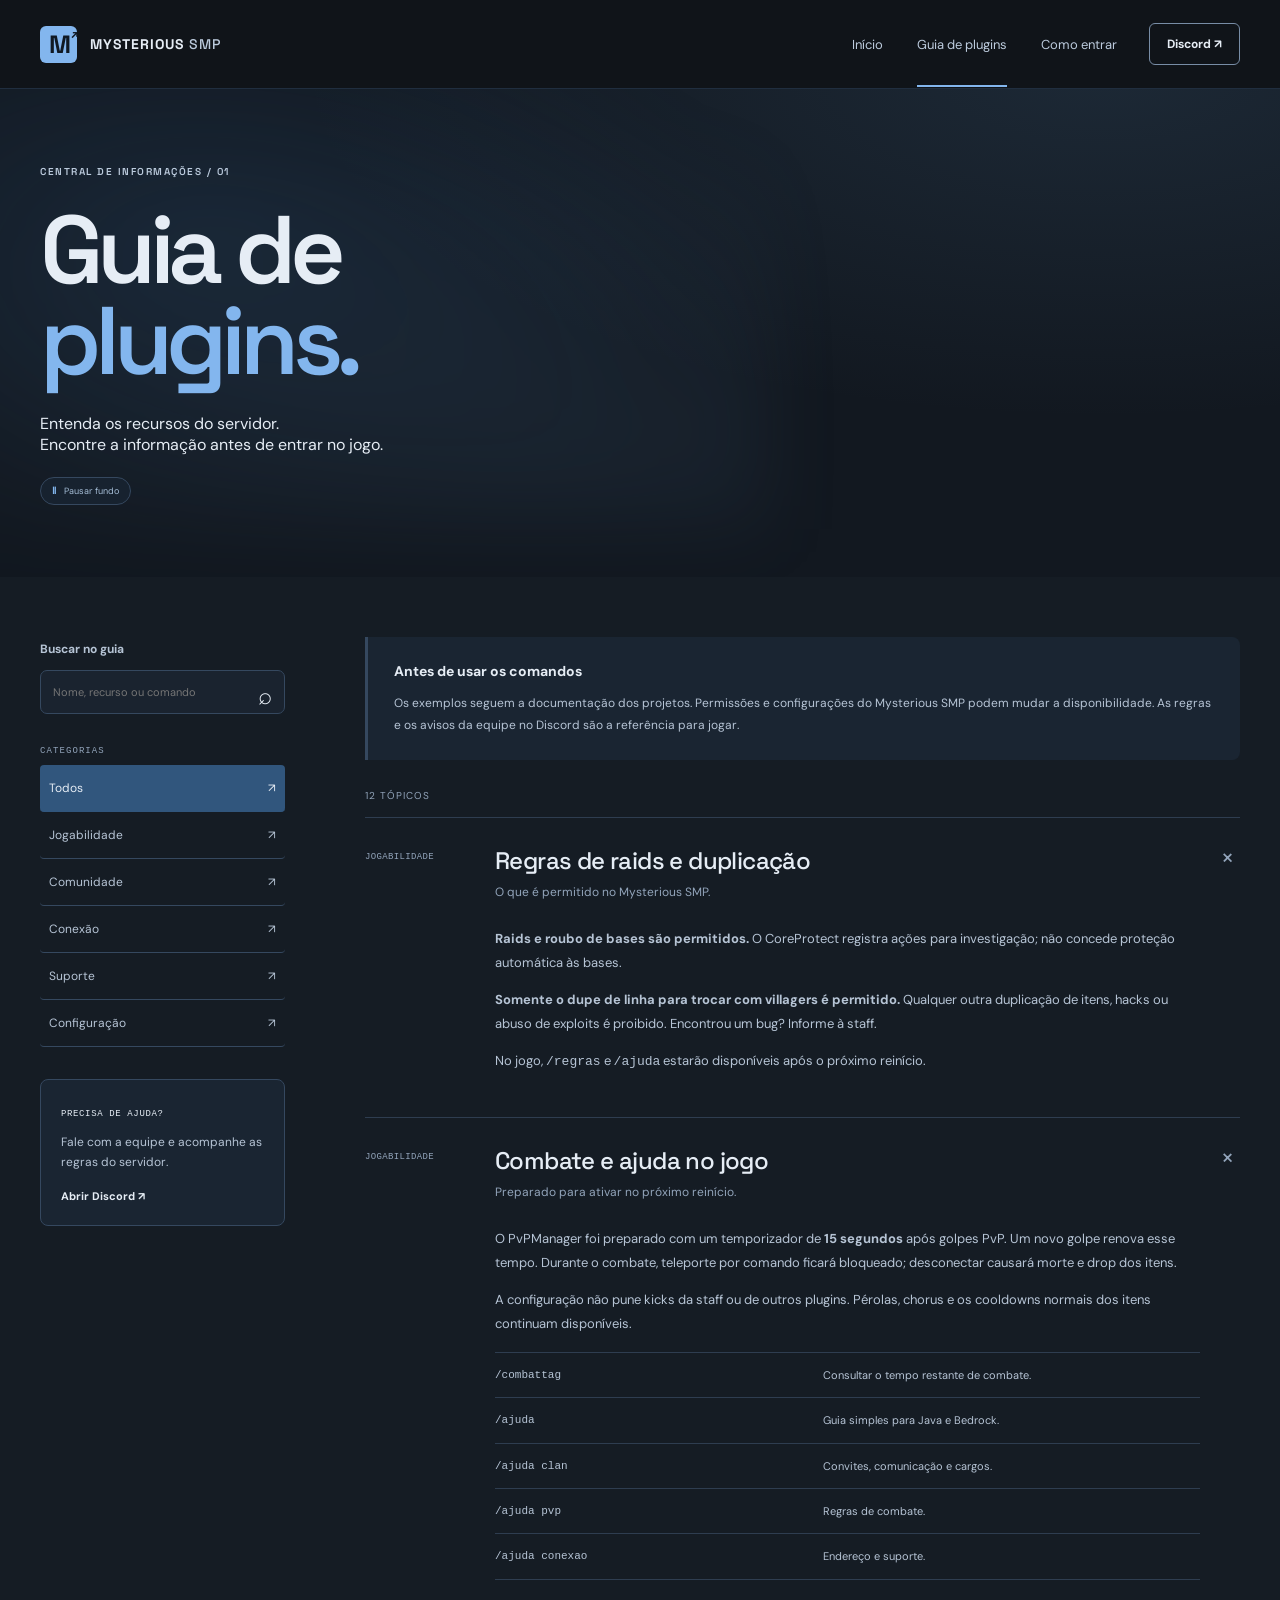
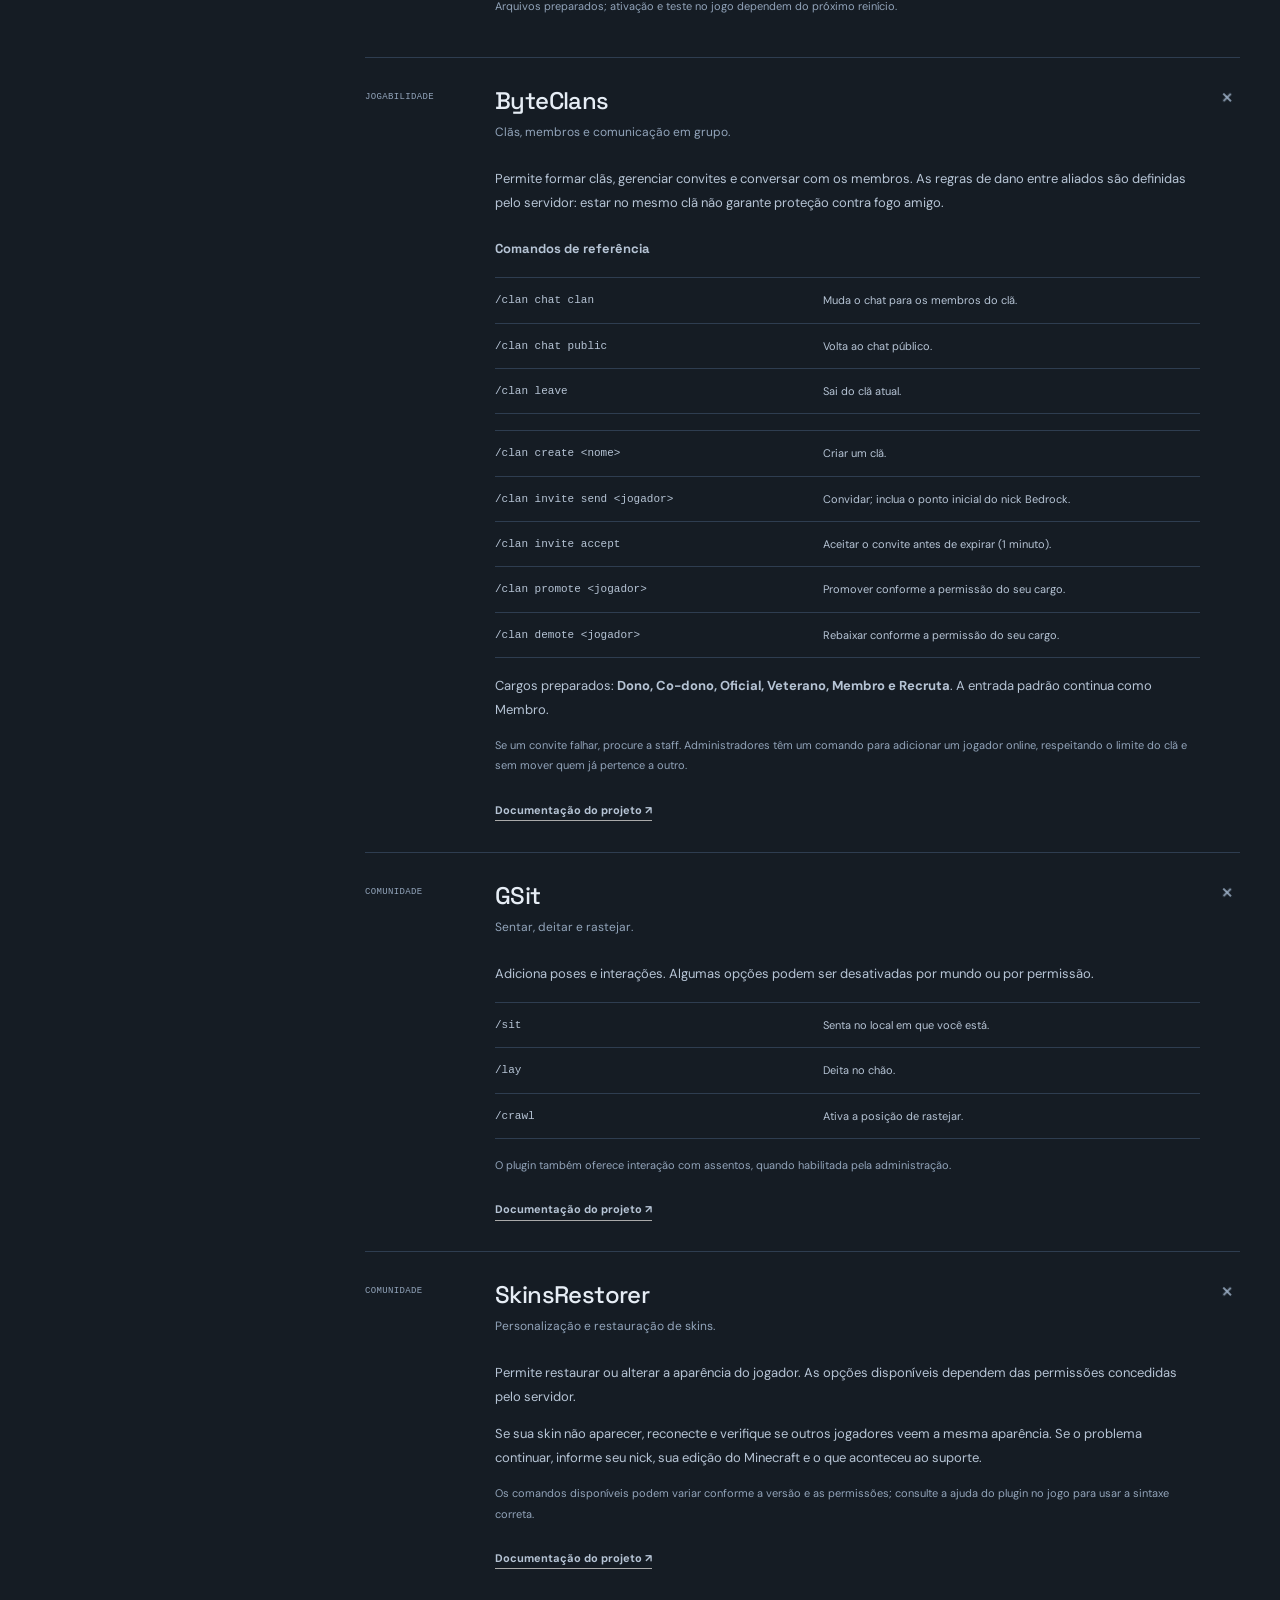
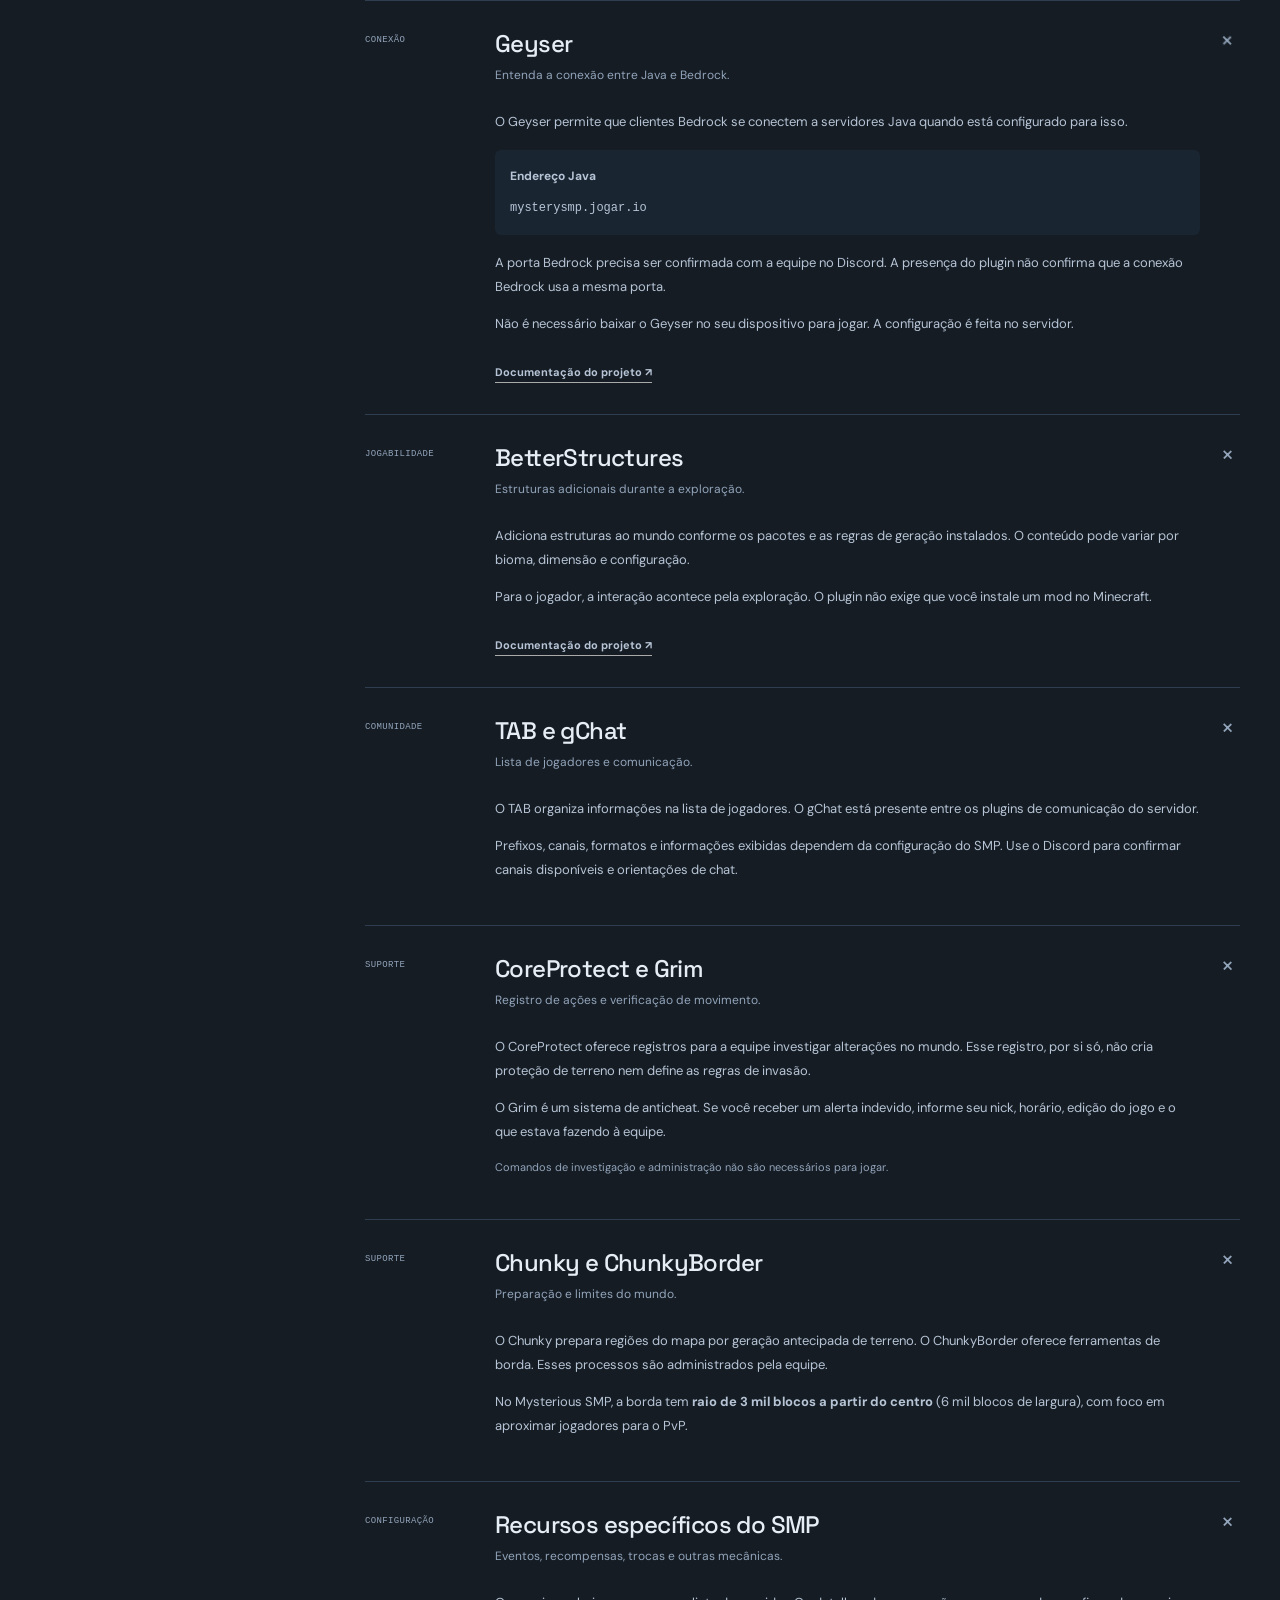
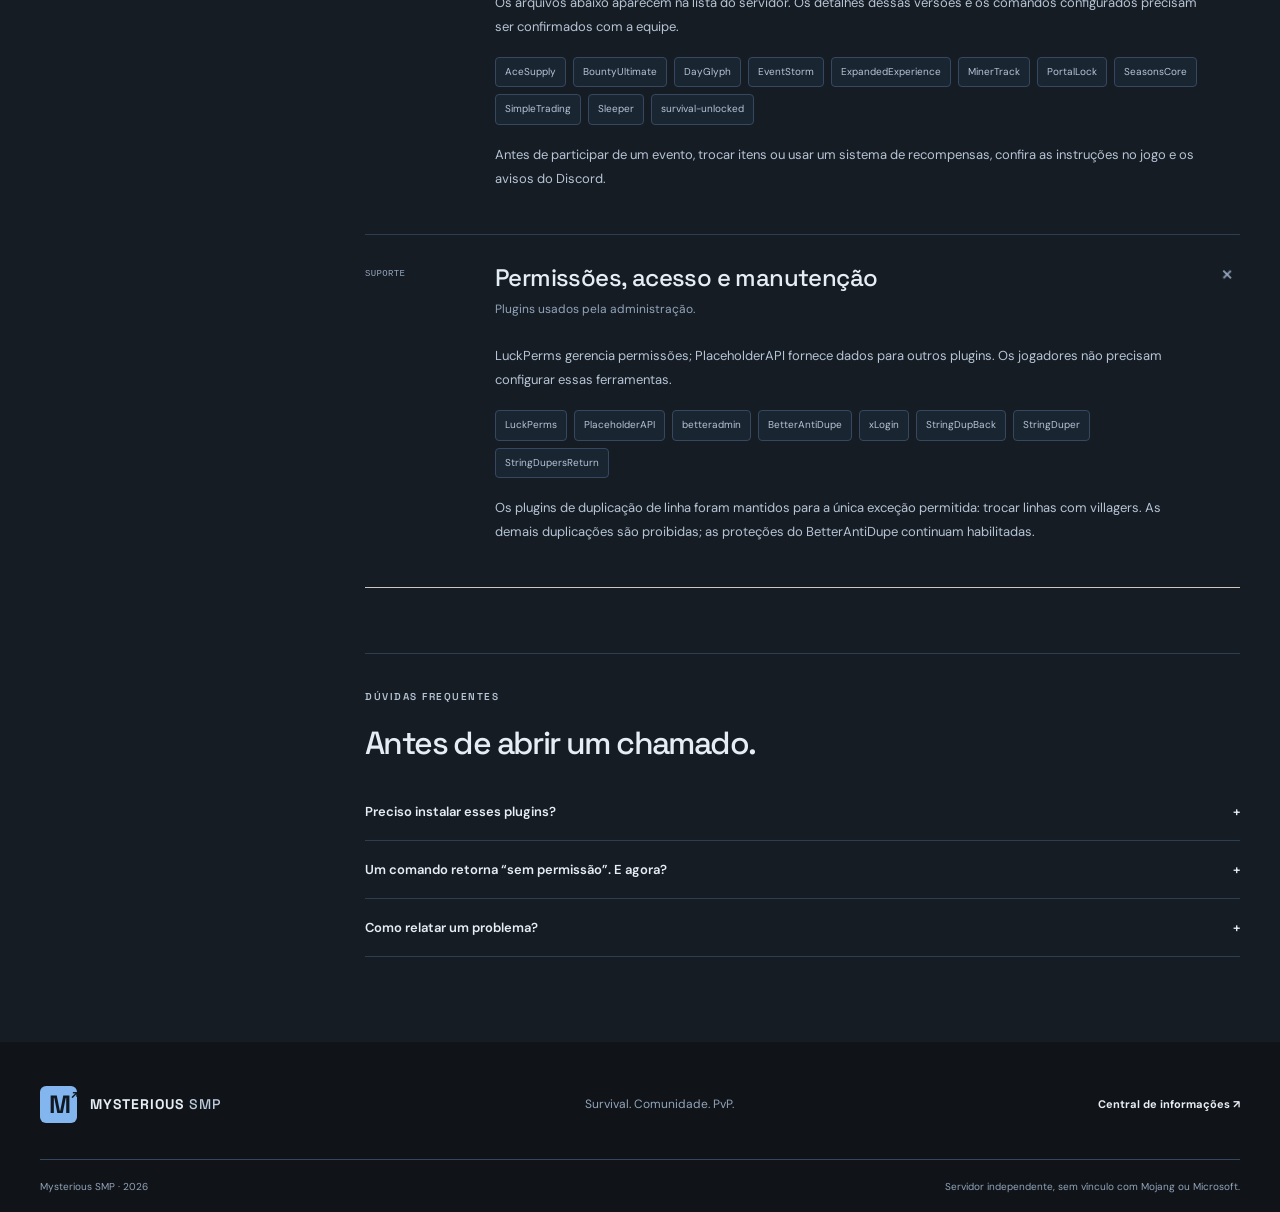
==== commit 09244cb4: "Atualiza guia de clãs, ajuda e proteção de combate preparada" ====
--- a/plugins.html
+++ b/plugins.html
@@ -1 +1 @@
-<!doctype html><html lang="pt-BR"><head><meta charset="utf-8"><meta name="viewport" content="width=device-width, initial-scale=1"><meta name="theme-color" content="#121820"><meta name="description" content="Informações úteis sobre clãs, comandos, skins, conexão e plugins do Mysterious SMP."><title>Guia de plugins — Mysterious SMP</title><link rel="icon" href="favicon-v4.svg"><link rel="preconnect" href="https://fonts.googleapis.com"><link rel="preconnect" href="https://fonts.gstatic.com" crossorigin><link href="https://fonts.googleapis.com/css2?family=DM+Sans:wght@400;500;600;700;800&family=Space+Grotesk:wght@500;600;700&display=swap" rel="stylesheet"><link rel="stylesheet" href="site.css"><link rel="stylesheet" href="theme-v4.css"><script src="app-v4.js" defer></script></head><body><a class="skip-link" href="#principal">Pular para o conteúdo</a><header class="site-header"><div class="shell header-inner"><a class="brand" href="index.html?v=4" aria-label="Mysterious SMP, início"><span class="brand-mark">M<span>↗</span></span><span>MYSTERIOUS <b>SMP</b></span></a><nav class="desktop-nav" aria-label="Navegação principal"><a  href="index.html?v=4">Início</a><a aria-current="page" href="plugins.html?v=4">Guia de plugins</a><a href="index.html?v=4#entrar">Como entrar</a></nav><a class="header-discord" href="https://discord.gg/eRbtBKewQ" target="_blank" rel="noopener noreferrer">Discord ↗</a><button class="menu-toggle" aria-label="Abrir menu" aria-expanded="false" aria-controls="mobile-menu"><span></span><span></span></button></div><nav class="mobile-nav" id="mobile-menu" aria-label="Navegação móvel" hidden><a href="index.html?v=4">Início</a><a href="plugins.html?v=4">Guia de plugins</a><a href="index.html?v=4#entrar">Como entrar</a><a href="https://discord.gg/eRbtBKewQ" target="_blank" rel="noopener noreferrer">Discord ↗</a></nav></header><main id="principal"><section class="guide-hero"><div class="ambient" aria-hidden="true"><i style="--x:0%;--duration:13s;--delay:-0s"></i><i style="--x:47%;--duration:15s;--delay:-3s"></i><i style="--x:94%;--duration:17s;--delay:-6s"></i><i style="--x:41%;--duration:19s;--delay:-9s"></i><i style="--x:88%;--duration:21s;--delay:-12s"></i><i style="--x:35%;--duration:23s;--delay:-15s"></i><i style="--x:82%;--duration:25s;--delay:-18s"></i><i style="--x:29%;--duration:27s;--delay:-21s"></i><i style="--x:76%;--duration:13s;--delay:-24s"></i><i style="--x:23%;--duration:15s;--delay:-27s"></i><i style="--x:70%;--duration:17s;--delay:-30s"></i><i style="--x:17%;--duration:19s;--delay:-33s"></i><i style="--x:64%;--duration:21s;--delay:-36s"></i><i style="--x:11%;--duration:23s;--delay:-39s"></i><i style="--x:58%;--duration:25s;--delay:-42s"></i><i style="--x:5%;--duration:27s;--delay:-45s"></i><i style="--x:52%;--duration:13s;--delay:-48s"></i><i style="--x:99%;--duration:15s;--delay:-51s"></i><i style="--x:46%;--duration:17s;--delay:-54s"></i><i style="--x:93%;--duration:19s;--delay:-57s"></i><i style="--x:40%;--duration:21s;--delay:-60s"></i><i style="--x:87%;--duration:23s;--delay:-63s"></i></div><div class="shell"><p class="eyebrow">CENTRAL DE INFORMAÇÕES / 01</p><h1>Guia de<br><span>plugins.</span></h1><p>Entenda os recursos do servidor.<br>Encontre a informação antes de entrar no jogo.</p><button class="motion-toggle" type="button" aria-pressed="false">Pausar fundo</button></div></section><section class="light guide-body"><div class="shell guide-layout"><aside class="guide-sidebar"><label for="plugin-search">Buscar no guia</label><div class="search-wrap"><input type="search" id="plugin-search" placeholder="Nome, recurso ou comando" autocomplete="off"><span aria-hidden="true">⌕</span></div><p class="side-label">CATEGORIAS</p><div class="filters" role="group" aria-label="Filtrar plugins"><button class="filter active" data-filter="Todos" aria-pressed="true">Todos<span>↗</span></button><button class="filter " data-filter="Jogabilidade" aria-pressed="false">Jogabilidade<span>↗</span></button><button class="filter " data-filter="Comunidade" aria-pressed="false">Comunidade<span>↗</span></button><button class="filter " data-filter="Conexão" aria-pressed="false">Conexão<span>↗</span></button><button class="filter " data-filter="Suporte" aria-pressed="false">Suporte<span>↗</span></button><button class="filter " data-filter="Configuração" aria-pressed="false">Configuração<span>↗</span></button></div><div class="support-card"><span>PRECISA DE AJUDA?</span><p>Fale com a equipe e acompanhe as regras do servidor.</p><a href="https://discord.gg/eRbtBKewQ" target="_blank" rel="noopener noreferrer">Abrir Discord ↗</a></div></aside><div class="guide-main"><div class="guide-notice"><strong>Antes de usar os comandos</strong><p>Os exemplos seguem a documentação dos projetos. Permissões e configurações do Mysterious SMP podem mudar a disponibilidade. As regras e os avisos da equipe no Discord são a referência para jogar.</p></div><p class="results-count" aria-live="polite">10 tópicos</p><div class="plugin-list"><article class="plugin-entry" id="byteclans" data-category="Jogabilidade"><details open><summary><span class="plugin-category">Jogabilidade</span><span class="plugin-heading"><strong>ByteClans</strong><span>Clãs, membros e comunicação em grupo.</span></span><span class="expand" aria-hidden="true">+</span></summary><div class="plugin-content"><p>Permite formar clãs, gerenciar convites e conversar com os membros. As regras de dano entre aliados são definidas pelo servidor: estar no mesmo clã não garante proteção contra fogo amigo.</p><h3>Comandos de referência</h3><div class="commands"><div><code>/clan chat clan</code><span>Muda o chat para os membros do clã.</span></div><div><code>/clan chat public</code><span>Volta ao chat público.</span></div><div><code>/clan leave</code><span>Sai do clã atual.</span></div></div><p class="small-note">Criação, convites e cargos dependem das permissões do seu grupo. Consulte a ajuda do plugin no jogo antes de alterar seu clã.</p><a class="source-link" href="https://modrinth.com/plugin/byteclans" target="_blank" rel="noopener noreferrer">Documentação do projeto ↗</a></div></details></article><article class="plugin-entry" id="gsit" data-category="Comunidade"><details open><summary><span class="plugin-category">Comunidade</span><span class="plugin-heading"><strong>GSit</strong><span>Sentar, deitar e rastejar.</span></span><span class="expand" aria-hidden="true">+</span></summary><div class="plugin-content"><p>Adiciona poses e interações. Algumas opções podem ser desativadas por mundo ou por permissão.</p><div class="commands"><div><code>/sit</code><span>Senta no local em que você está.</span></div><div><code>/lay</code><span>Deita no chão.</span></div><div><code>/crawl</code><span>Ativa a posição de rastejar.</span></div></div><p class="small-note">O plugin também oferece interação com assentos, quando habilitada pela administração.</p><a class="source-link" href="https://modrinth.com/plugin/gsit" target="_blank" rel="noopener noreferrer">Documentação do projeto ↗</a></div></details></article><article class="plugin-entry" id="skins" data-category="Comunidade"><details open><summary><span class="plugin-category">Comunidade</span><span class="plugin-heading"><strong>SkinsRestorer</strong><span>Personalização e restauração de skins.</span></span><span class="expand" aria-hidden="true">+</span></summary><div class="plugin-content"><p>Permite restaurar ou alterar a aparência do jogador. As opções disponíveis dependem das permissões concedidas pelo servidor.</p><p>Se sua skin não aparecer, reconecte e verifique se outros jogadores veem a mesma aparência. Se o problema continuar, informe seu nick, sua edição do Minecraft e o que aconteceu ao suporte.</p><p class="small-note">Os comandos disponíveis podem variar conforme a versão e as permissões; consulte a ajuda do plugin no jogo para usar a sintaxe correta.</p><a class="source-link" href="https://skinsrestorer.net/docs" target="_blank" rel="noopener noreferrer">Documentação do projeto ↗</a></div></details></article><article class="plugin-entry" id="conexao" data-category="Conexão"><details open><summary><span class="plugin-category">Conexão</span><span class="plugin-heading"><strong>Geyser</strong><span>Entenda a conexão entre Java e Bedrock.</span></span><span class="expand" aria-hidden="true">+</span></summary><div class="plugin-content"><p>O Geyser permite que clientes Bedrock se conectem a servidores Java quando está configurado para isso.</p><div class="info-box"><strong>Endereço Java</strong><code>mysterysmp.jogar.io</code></div><p>A porta Bedrock precisa ser confirmada com a equipe no Discord. A presença do plugin não confirma que a conexão Bedrock usa a mesma porta.</p><p>Não é necessário baixar o Geyser no seu dispositivo para jogar. A configuração é feita no servidor.</p><a class="source-link" href="https://geysermc.org/wiki/geyser/setup/" target="_blank" rel="noopener noreferrer">Documentação do projeto ↗</a></div></details></article><article class="plugin-entry" id="estruturas" data-category="Jogabilidade"><details open><summary><span class="plugin-category">Jogabilidade</span><span class="plugin-heading"><strong>BetterStructures</strong><span>Estruturas adicionais durante a exploração.</span></span><span class="expand" aria-hidden="true">+</span></summary><div class="plugin-content"><p>Adiciona estruturas ao mundo conforme os pacotes e as regras de geração instalados. O conteúdo pode variar por bioma, dimensão e configuração.</p><p>Para o jogador, a interação acontece pela exploração. O plugin não exige que você instale um mod no Minecraft.</p><a class="source-link" href="https://github.com/MagmaGuy/BetterStructures" target="_blank" rel="noopener noreferrer">Documentação do projeto ↗</a></div></details></article><article class="plugin-entry" id="interface" data-category="Comunidade"><details open><summary><span class="plugin-category">Comunidade</span><span class="plugin-heading"><strong>TAB e gChat</strong><span>Lista de jogadores e comunicação.</span></span><span class="expand" aria-hidden="true">+</span></summary><div class="plugin-content"><p>O TAB organiza informações na lista de jogadores. O gChat está presente entre os plugins de comunicação do servidor.</p><p>Prefixos, canais, formatos e informações exibidas dependem da configuração do SMP. Use o Discord para confirmar canais disponíveis e orientações de chat.</p></div></details></article><article class="plugin-entry" id="suporte" data-category="Suporte"><details open><summary><span class="plugin-category">Suporte</span><span class="plugin-heading"><strong>CoreProtect e Grim</strong><span>Registro de ações e verificação de movimento.</span></span><span class="expand" aria-hidden="true">+</span></summary><div class="plugin-content"><p>O CoreProtect oferece registros para a equipe investigar alterações no mundo. Esse registro, por si só, não cria proteção de terreno nem define as regras de invasão.</p><p>O Grim é um sistema de anticheat. Se você receber um alerta indevido, informe seu nick, horário, edição do jogo e o que estava fazendo à equipe.</p><p class="small-note">Comandos de investigação e administração não são necessários para jogar.</p></div></details></article><article class="plugin-entry" id="mundo" data-category="Suporte"><details open><summary><span class="plugin-category">Suporte</span><span class="plugin-heading"><strong>Chunky e ChunkyBorder</strong><span>Preparação e limites do mundo.</span></span><span class="expand" aria-hidden="true">+</span></summary><div class="plugin-content"><p>O Chunky prepara regiões do mapa por geração antecipada de terreno. O ChunkyBorder oferece ferramentas de borda. Esses processos são administrados pela equipe.</p><p>No Mysterious SMP, o limite informado é de <strong>3 mil blocos</strong>, com foco em aproximar jogadores para o PvP.</p></div></details></article><article class="plugin-entry" id="outros" data-category="Configuração"><details open><summary><span class="plugin-category">Configuração</span><span class="plugin-heading"><strong>Recursos específicos do SMP</strong><span>Eventos, recompensas, trocas e outras mecânicas.</span></span><span class="expand" aria-hidden="true">+</span></summary><div class="plugin-content"><p>Os arquivos abaixo aparecem na lista do servidor. Os detalhes dessas versões e os comandos configurados precisam ser confirmados com a equipe.</p><div class="plugin-tags"><span>AceSupply</span><span>BountyUltimate</span><span>DayGlyph</span><span>EventStorm</span><span>ExpandedExperience</span><span>MinerTrack</span><span>PortalLock</span><span>SeasonsCore</span><span>SimpleTrading</span><span>Sleeper</span><span>survival-unlocked</span></div><p>Antes de participar de um evento, trocar itens ou usar um sistema de recompensas, confira as instruções no jogo e os avisos do Discord.</p></div></details></article><article class="plugin-entry" id="infra" data-category="Suporte"><details open><summary><span class="plugin-category">Suporte</span><span class="plugin-heading"><strong>Permissões, acesso e manutenção</strong><span>Plugins usados pela administração.</span></span><span class="expand" aria-hidden="true">+</span></summary><div class="plugin-content"><p>LuckPerms gerencia permissões; PlaceholderAPI fornece dados para outros plugins. Os jogadores não precisam configurar essas ferramentas.</p><div class="plugin-tags"><span>LuckPerms</span><span>PlaceholderAPI</span><span>betteradmin</span><span>BetterAntiDupe</span><span>boar-geyser</span><span>xLogin</span><span>StringDupBack</span><span>StringDuper</span><span>StringDupersReturn</span></div><p>As regras sobre duplicação de itens e autenticação devem ser consultadas no Discord. A presença desses arquivos não significa que exploits estão autorizados.</p></div></details></article></div><div class="no-results" hidden><h2>Nenhum tópico encontrado.</h2><p>Tente outro nome ou escolha “Todos”.</p></div><section class="faq"><p class="eyebrow">DÚVIDAS FREQUENTES</p><h2>Antes de abrir um chamado.</h2><details><summary>Preciso instalar esses plugins?</summary><p>Os plugins são executados pelo servidor. Para acessar o endereço Java informado, use o Minecraft na versão 26.2. Pacotes de recursos, quando necessários, devem seguir a orientação da equipe.</p></details><details><summary>Um comando retorna “sem permissão”. E agora?</summary><p>A disponibilidade é definida pelo servidor. Confira se o comando está correto e envie ao suporte seu nick, o comando digitado e a mensagem recebida.</p></details><details><summary>Como relatar um problema?</summary><p>Informe seu nick, a edição e versão do Minecraft, o horário aproximado e o que aconteceu. Quando envolver uma construção, inclua as coordenadas no chamado à equipe.</p></details></section></div></div></section></main><footer><div class="shell footer-inner"><a class="brand" href="index.html?v=4"><span class="brand-mark">M<span>↗</span></span><span>MYSTERIOUS <b>SMP</b></span></a><p>Survival. Comunidade. PvP.</p><a href="plugins.html?v=4">Central de informações ↗</a></div><div class="shell footer-bottom"><span>Mysterious SMP · 2026</span><span>Servidor independente, sem vínculo com Mojang ou Microsoft.</span></div></footer><div class="toast" role="status" aria-live="polite"></div></body></html>
+<!doctype html><html lang="pt-BR"><head><meta charset="utf-8"><meta name="viewport" content="width=device-width, initial-scale=1"><meta name="theme-color" content="#121820"><meta name="description" content="Informações úteis sobre clãs, comandos, skins, conexão e plugins do Mysterious SMP."><title>Guia de plugins — Mysterious SMP</title><link rel="icon" href="favicon-v4.svg"><link rel="preconnect" href="https://fonts.googleapis.com"><link rel="preconnect" href="https://fonts.gstatic.com" crossorigin><link href="https://fonts.googleapis.com/css2?family=DM+Sans:wght@400;500;600;700;800&family=Space+Grotesk:wght@500;600;700&display=swap" rel="stylesheet"><link rel="stylesheet" href="site.css"><link rel="stylesheet" href="theme-v4.css"><script src="app-v4.js" defer></script></head><body><a class="skip-link" href="#principal">Pular para o conteúdo</a><header class="site-header"><div class="shell header-inner"><a class="brand" href="index.html?v=4" aria-label="Mysterious SMP, início"><span class="brand-mark">M<span>↗</span></span><span>MYSTERIOUS <b>SMP</b></span></a><nav class="desktop-nav" aria-label="Navegação principal"><a  href="index.html?v=4">Início</a><a aria-current="page" href="plugins.html?v=4">Guia de plugins</a><a href="index.html?v=4#entrar">Como entrar</a></nav><a class="header-discord" href="https://discord.gg/eRbtBKewQ" target="_blank" rel="noopener noreferrer">Discord ↗</a><button class="menu-toggle" aria-label="Abrir menu" aria-expanded="false" aria-controls="mobile-menu"><span></span><span></span></button></div><nav class="mobile-nav" id="mobile-menu" aria-label="Navegação móvel" hidden><a href="index.html?v=4">Início</a><a href="plugins.html?v=4">Guia de plugins</a><a href="index.html?v=4#entrar">Como entrar</a><a href="https://discord.gg/eRbtBKewQ" target="_blank" rel="noopener noreferrer">Discord ↗</a></nav></header><main id="principal"><section class="guide-hero"><div class="ambient" aria-hidden="true"><i style="--x:0%;--duration:13s;--delay:-0s"></i><i style="--x:47%;--duration:15s;--delay:-3s"></i><i style="--x:94%;--duration:17s;--delay:-6s"></i><i style="--x:41%;--duration:19s;--delay:-9s"></i><i style="--x:88%;--duration:21s;--delay:-12s"></i><i style="--x:35%;--duration:23s;--delay:-15s"></i><i style="--x:82%;--duration:25s;--delay:-18s"></i><i style="--x:29%;--duration:27s;--delay:-21s"></i><i style="--x:76%;--duration:13s;--delay:-24s"></i><i style="--x:23%;--duration:15s;--delay:-27s"></i><i style="--x:70%;--duration:17s;--delay:-30s"></i><i style="--x:17%;--duration:19s;--delay:-33s"></i><i style="--x:64%;--duration:21s;--delay:-36s"></i><i style="--x:11%;--duration:23s;--delay:-39s"></i><i style="--x:58%;--duration:25s;--delay:-42s"></i><i style="--x:5%;--duration:27s;--delay:-45s"></i><i style="--x:52%;--duration:13s;--delay:-48s"></i><i style="--x:99%;--duration:15s;--delay:-51s"></i><i style="--x:46%;--duration:17s;--delay:-54s"></i><i style="--x:93%;--duration:19s;--delay:-57s"></i><i style="--x:40%;--duration:21s;--delay:-60s"></i><i style="--x:87%;--duration:23s;--delay:-63s"></i></div><div class="shell"><p class="eyebrow">CENTRAL DE INFORMAÇÕES / 01</p><h1>Guia de<br><span>plugins.</span></h1><p>Entenda os recursos do servidor.<br>Encontre a informação antes de entrar no jogo.</p><button class="motion-toggle" type="button" aria-pressed="false">Pausar fundo</button></div></section><section class="light guide-body"><div class="shell guide-layout"><aside class="guide-sidebar"><label for="plugin-search">Buscar no guia</label><div class="search-wrap"><input type="search" id="plugin-search" placeholder="Nome, recurso ou comando" autocomplete="off"><span aria-hidden="true">⌕</span></div><p class="side-label">CATEGORIAS</p><div class="filters" role="group" aria-label="Filtrar plugins"><button class="filter active" data-filter="Todos" aria-pressed="true">Todos<span>↗</span></button><button class="filter " data-filter="Jogabilidade" aria-pressed="false">Jogabilidade<span>↗</span></button><button class="filter " data-filter="Comunidade" aria-pressed="false">Comunidade<span>↗</span></button><button class="filter " data-filter="Conexão" aria-pressed="false">Conexão<span>↗</span></button><button class="filter " data-filter="Suporte" aria-pressed="false">Suporte<span>↗</span></button><button class="filter " data-filter="Configuração" aria-pressed="false">Configuração<span>↗</span></button></div><div class="support-card"><span>PRECISA DE AJUDA?</span><p>Fale com a equipe e acompanhe as regras do servidor.</p><a href="https://discord.gg/eRbtBKewQ" target="_blank" rel="noopener noreferrer">Abrir Discord ↗</a></div></aside><div class="guide-main"><div class="guide-notice"><strong>Antes de usar os comandos</strong><p>Os exemplos seguem a documentação dos projetos. Permissões e configurações do Mysterious SMP podem mudar a disponibilidade. As regras e os avisos da equipe no Discord são a referência para jogar.</p></div><p class="results-count" aria-live="polite">12 tópicos</p><div class="plugin-list"><article class="plugin-entry" id="regras" data-category="Jogabilidade"><details open><summary><span class="plugin-category">Jogabilidade</span><span class="plugin-heading"><strong>Regras de raids e duplicação</strong><span>O que é permitido no Mysterious SMP.</span></span><span class="expand" aria-hidden="true">+</span></summary><div class="plugin-content"><p><strong>Raids e roubo de bases são permitidos.</strong> O CoreProtect registra ações para investigação; não concede proteção automática às bases.</p><p><strong>Somente o dupe de linha para trocar com villagers é permitido.</strong> Qualquer outra duplicação de itens, hacks ou abuso de exploits é proibido. Encontrou um bug? Informe à staff.</p><p>No jogo, <code>/regras</code> e <code>/ajuda</code> estarão disponíveis após o próximo reinício.</p></div></details></article><article class="plugin-entry" id="combate" data-category="Jogabilidade"><details open><summary><span class="plugin-category">Jogabilidade</span><span class="plugin-heading"><strong>Combate e ajuda no jogo</strong><span>Preparado para ativar no próximo reinício.</span></span><span class="expand" aria-hidden="true">+</span></summary><div class="plugin-content"><p>O PvPManager foi preparado com um temporizador de <strong>15 segundos</strong> após golpes PvP. Um novo golpe renova esse tempo. Durante o combate, teleporte por comando ficará bloqueado; desconectar causará morte e drop dos itens.</p><p>A configuração não pune kicks da staff ou de outros plugins. Pérolas, chorus e os cooldowns normais dos itens continuam disponíveis.</p><div class="commands"><div><code>/combattag</code><span>Consultar o tempo restante de combate.</span></div><div><code>/ajuda</code><span>Guia simples para Java e Bedrock.</span></div><div><code>/ajuda clan</code><span>Convites, comunicação e cargos.</span></div><div><code>/ajuda pvp</code><span>Regras de combate.</span></div><div><code>/ajuda conexao</code><span>Endereço e suporte.</span></div></div><p class="small-note">Arquivos preparados; ativação e teste no jogo dependem do próximo reinício.</p></div></details></article><article class="plugin-entry" id="byteclans" data-category="Jogabilidade"><details open><summary><span class="plugin-category">Jogabilidade</span><span class="plugin-heading"><strong>ByteClans</strong><span>Clãs, membros e comunicação em grupo.</span></span><span class="expand" aria-hidden="true">+</span></summary><div class="plugin-content"><p>Permite formar clãs, gerenciar convites e conversar com os membros. As regras de dano entre aliados são definidas pelo servidor: estar no mesmo clã não garante proteção contra fogo amigo.</p><h3>Comandos de referência</h3><div class="commands"><div><code>/clan chat clan</code><span>Muda o chat para os membros do clã.</span></div><div><code>/clan chat public</code><span>Volta ao chat público.</span></div><div><code>/clan leave</code><span>Sai do clã atual.</span></div></div><div class="commands"><div><code>/clan create &lt;nome&gt;</code><span>Criar um clã.</span></div><div><code>/clan invite send &lt;jogador&gt;</code><span>Convidar; inclua o ponto inicial do nick Bedrock.</span></div><div><code>/clan invite accept</code><span>Aceitar o convite antes de expirar (1 minuto).</span></div><div><code>/clan promote &lt;jogador&gt;</code><span>Promover conforme a permissão do seu cargo.</span></div><div><code>/clan demote &lt;jogador&gt;</code><span>Rebaixar conforme a permissão do seu cargo.</span></div></div><p>Cargos preparados: <strong>Dono, Co-dono, Oficial, Veterano, Membro e Recruta</strong>. A entrada padrão continua como Membro.</p><p class="small-note">Se um convite falhar, procure a staff. Administradores têm um comando para adicionar um jogador online, respeitando o limite do clã e sem mover quem já pertence a outro.</p><a class="source-link" href="https://modrinth.com/plugin/byteclans" target="_blank" rel="noopener noreferrer">Documentação do projeto ↗</a></div></details></article><article class="plugin-entry" id="gsit" data-category="Comunidade"><details open><summary><span class="plugin-category">Comunidade</span><span class="plugin-heading"><strong>GSit</strong><span>Sentar, deitar e rastejar.</span></span><span class="expand" aria-hidden="true">+</span></summary><div class="plugin-content"><p>Adiciona poses e interações. Algumas opções podem ser desativadas por mundo ou por permissão.</p><div class="commands"><div><code>/sit</code><span>Senta no local em que você está.</span></div><div><code>/lay</code><span>Deita no chão.</span></div><div><code>/crawl</code><span>Ativa a posição de rastejar.</span></div></div><p class="small-note">O plugin também oferece interação com assentos, quando habilitada pela administração.</p><a class="source-link" href="https://modrinth.com/plugin/gsit" target="_blank" rel="noopener noreferrer">Documentação do projeto ↗</a></div></details></article><article class="plugin-entry" id="skins" data-category="Comunidade"><details open><summary><span class="plugin-category">Comunidade</span><span class="plugin-heading"><strong>SkinsRestorer</strong><span>Personalização e restauração de skins.</span></span><span class="expand" aria-hidden="true">+</span></summary><div class="plugin-content"><p>Permite restaurar ou alterar a aparência do jogador. As opções disponíveis dependem das permissões concedidas pelo servidor.</p><p>Se sua skin não aparecer, reconecte e verifique se outros jogadores veem a mesma aparência. Se o problema continuar, informe seu nick, sua edição do Minecraft e o que aconteceu ao suporte.</p><p class="small-note">Os comandos disponíveis podem variar conforme a versão e as permissões; consulte a ajuda do plugin no jogo para usar a sintaxe correta.</p><a class="source-link" href="https://skinsrestorer.net/docs" target="_blank" rel="noopener noreferrer">Documentação do projeto ↗</a></div></details></article><article class="plugin-entry" id="conexao" data-category="Conexão"><details open><summary><span class="plugin-category">Conexão</span><span class="plugin-heading"><strong>Geyser</strong><span>Entenda a conexão entre Java e Bedrock.</span></span><span class="expand" aria-hidden="true">+</span></summary><div class="plugin-content"><p>O Geyser permite que clientes Bedrock se conectem a servidores Java quando está configurado para isso.</p><div class="info-box"><strong>Endereço Java</strong><code>mysterysmp.jogar.io</code></div><p>A porta Bedrock precisa ser confirmada com a equipe no Discord. A presença do plugin não confirma que a conexão Bedrock usa a mesma porta.</p><p>Não é necessário baixar o Geyser no seu dispositivo para jogar. A configuração é feita no servidor.</p><a class="source-link" href="https://geysermc.org/wiki/geyser/setup/" target="_blank" rel="noopener noreferrer">Documentação do projeto ↗</a></div></details></article><article class="plugin-entry" id="estruturas" data-category="Jogabilidade"><details open><summary><span class="plugin-category">Jogabilidade</span><span class="plugin-heading"><strong>BetterStructures</strong><span>Estruturas adicionais durante a exploração.</span></span><span class="expand" aria-hidden="true">+</span></summary><div class="plugin-content"><p>Adiciona estruturas ao mundo conforme os pacotes e as regras de geração instalados. O conteúdo pode variar por bioma, dimensão e configuração.</p><p>Para o jogador, a interação acontece pela exploração. O plugin não exige que você instale um mod no Minecraft.</p><a class="source-link" href="https://github.com/MagmaGuy/BetterStructures" target="_blank" rel="noopener noreferrer">Documentação do projeto ↗</a></div></details></article><article class="plugin-entry" id="interface" data-category="Comunidade"><details open><summary><span class="plugin-category">Comunidade</span><span class="plugin-heading"><strong>TAB e gChat</strong><span>Lista de jogadores e comunicação.</span></span><span class="expand" aria-hidden="true">+</span></summary><div class="plugin-content"><p>O TAB organiza informações na lista de jogadores. O gChat está presente entre os plugins de comunicação do servidor.</p><p>Prefixos, canais, formatos e informações exibidas dependem da configuração do SMP. Use o Discord para confirmar canais disponíveis e orientações de chat.</p></div></details></article><article class="plugin-entry" id="suporte" data-category="Suporte"><details open><summary><span class="plugin-category">Suporte</span><span class="plugin-heading"><strong>CoreProtect e Grim</strong><span>Registro de ações e verificação de movimento.</span></span><span class="expand" aria-hidden="true">+</span></summary><div class="plugin-content"><p>O CoreProtect oferece registros para a equipe investigar alterações no mundo. Esse registro, por si só, não cria proteção de terreno nem define as regras de invasão.</p><p>O Grim é um sistema de anticheat. Se você receber um alerta indevido, informe seu nick, horário, edição do jogo e o que estava fazendo à equipe.</p><p class="small-note">Comandos de investigação e administração não são necessários para jogar.</p></div></details></article><article class="plugin-entry" id="mundo" data-category="Suporte"><details open><summary><span class="plugin-category">Suporte</span><span class="plugin-heading"><strong>Chunky e ChunkyBorder</strong><span>Preparação e limites do mundo.</span></span><span class="expand" aria-hidden="true">+</span></summary><div class="plugin-content"><p>O Chunky prepara regiões do mapa por geração antecipada de terreno. O ChunkyBorder oferece ferramentas de borda. Esses processos são administrados pela equipe.</p><p>No Mysterious SMP, a borda tem <strong>raio de 3 mil blocos a partir do centro</strong> (6 mil blocos de largura), com foco em aproximar jogadores para o PvP.</p></div></details></article><article class="plugin-entry" id="outros" data-category="Configuração"><details open><summary><span class="plugin-category">Configuração</span><span class="plugin-heading"><strong>Recursos específicos do SMP</strong><span>Eventos, recompensas, trocas e outras mecânicas.</span></span><span class="expand" aria-hidden="true">+</span></summary><div class="plugin-content"><p>Os arquivos abaixo aparecem na lista do servidor. Os detalhes dessas versões e os comandos configurados precisam ser confirmados com a equipe.</p><div class="plugin-tags"><span>AceSupply</span><span>BountyUltimate</span><span>DayGlyph</span><span>EventStorm</span><span>ExpandedExperience</span><span>MinerTrack</span><span>PortalLock</span><span>SeasonsCore</span><span>SimpleTrading</span><span>Sleeper</span><span>survival-unlocked</span></div><p>Antes de participar de um evento, trocar itens ou usar um sistema de recompensas, confira as instruções no jogo e os avisos do Discord.</p></div></details></article><article class="plugin-entry" id="infra" data-category="Suporte"><details open><summary><span class="plugin-category">Suporte</span><span class="plugin-heading"><strong>Permissões, acesso e manutenção</strong><span>Plugins usados pela administração.</span></span><span class="expand" aria-hidden="true">+</span></summary><div class="plugin-content"><p>LuckPerms gerencia permissões; PlaceholderAPI fornece dados para outros plugins. Os jogadores não precisam configurar essas ferramentas.</p><div class="plugin-tags"><span>LuckPerms</span><span>PlaceholderAPI</span><span>betteradmin</span><span>BetterAntiDupe</span><span>xLogin</span><span>StringDupBack</span><span>StringDuper</span><span>StringDupersReturn</span></div><p>Os plugins de duplicação de linha foram mantidos para a única exceção permitida: trocar linhas com villagers. As demais duplicações são proibidas; as proteções do BetterAntiDupe continuam habilitadas.</p></div></details></article></div><div class="no-results" hidden><h2>Nenhum tópico encontrado.</h2><p>Tente outro nome ou escolha “Todos”.</p></div><section class="faq"><p class="eyebrow">DÚVIDAS FREQUENTES</p><h2>Antes de abrir um chamado.</h2><details><summary>Preciso instalar esses plugins?</summary><p>Os plugins são executados pelo servidor. Para acessar o endereço Java informado, use o Minecraft na versão 26.2. Pacotes de recursos, quando necessários, devem seguir a orientação da equipe.</p></details><details><summary>Um comando retorna “sem permissão”. E agora?</summary><p>A disponibilidade é definida pelo servidor. Confira se o comando está correto e envie ao suporte seu nick, o comando digitado e a mensagem recebida.</p></details><details><summary>Como relatar um problema?</summary><p>Informe seu nick, a edição e versão do Minecraft, o horário aproximado e o que aconteceu. Quando envolver uma construção, inclua as coordenadas no chamado à equipe.</p></details></section></div></div></section></main><footer><div class="shell footer-inner"><a class="brand" href="index.html?v=4"><span class="brand-mark">M<span>↗</span></span><span>MYSTERIOUS <b>SMP</b></span></a><p>Survival. Comunidade. PvP.</p><a href="plugins.html?v=4">Central de informações ↗</a></div><div class="shell footer-bottom"><span>Mysterious SMP · 2026</span><span>Servidor independente, sem vínculo com Mojang ou Microsoft.</span></div></footer><div class="toast" role="status" aria-live="polite"></div></body></html>
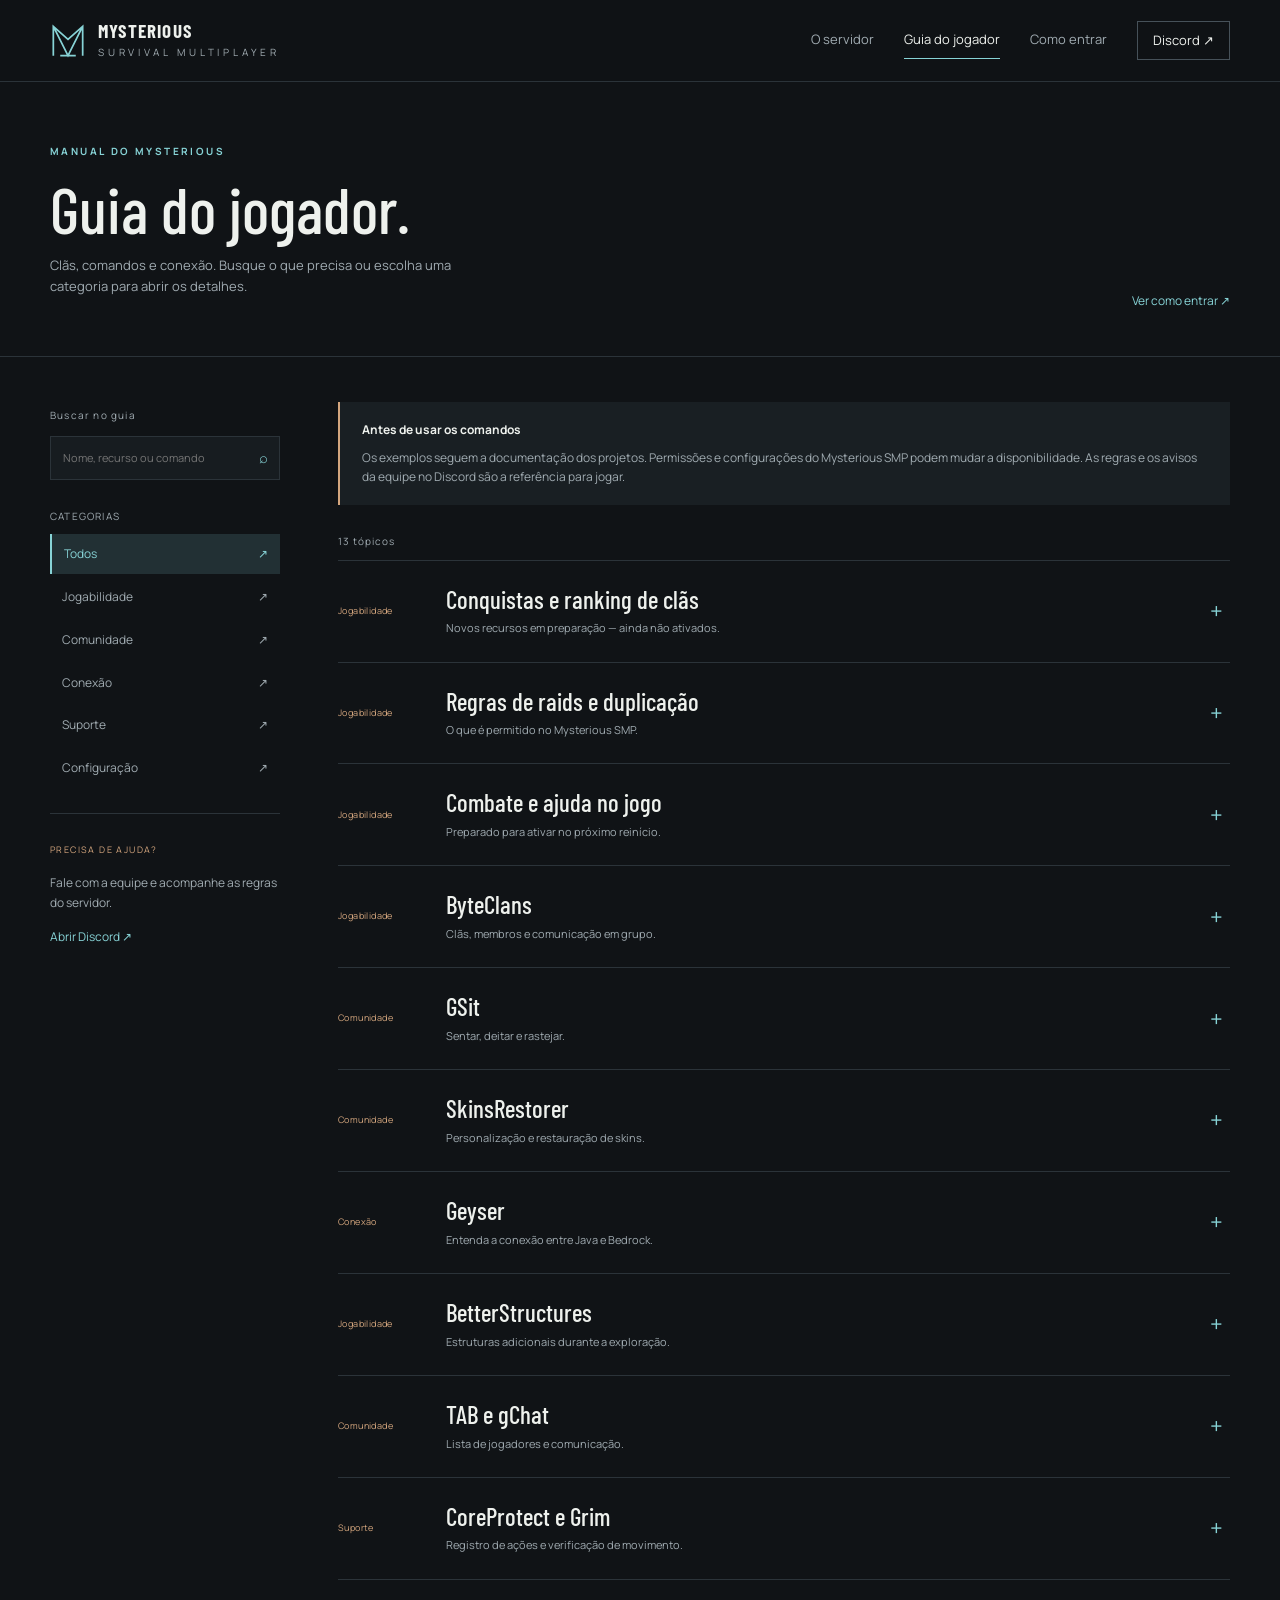
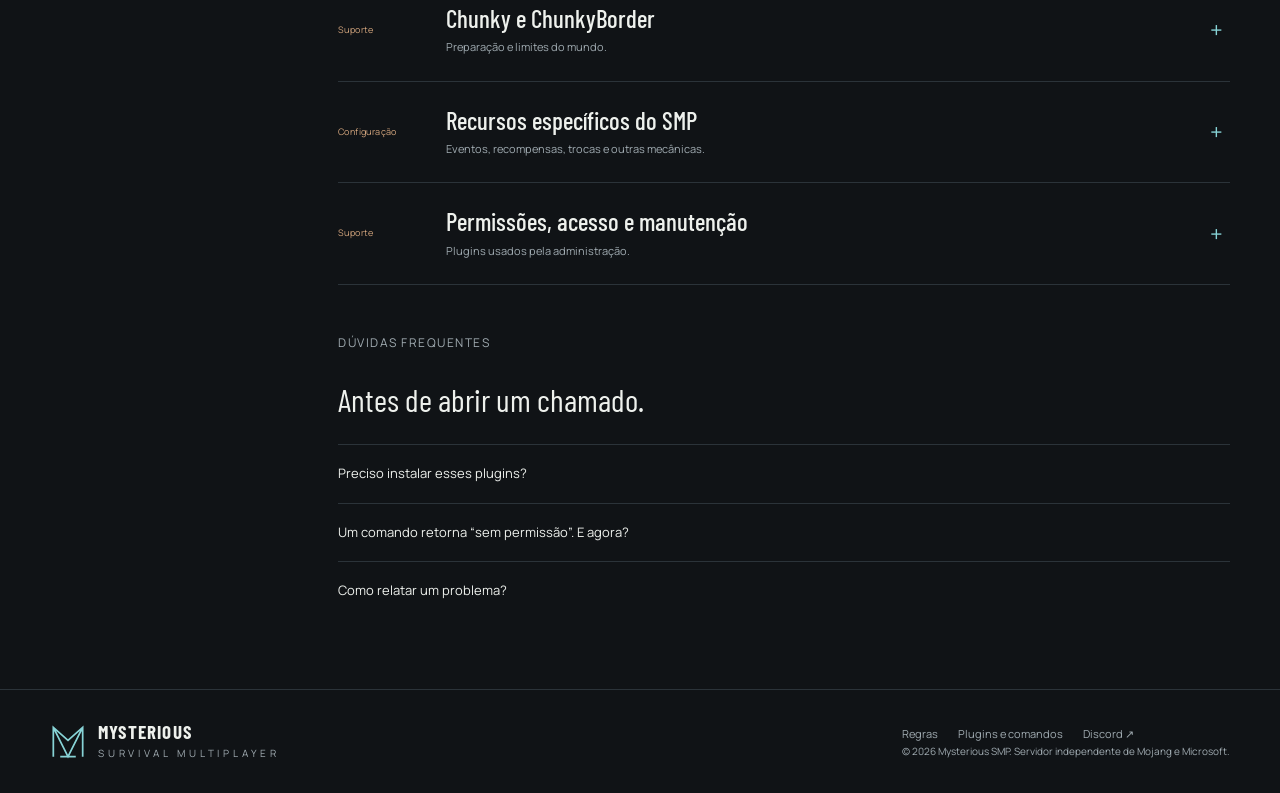
==== commit 07d54d9c: "Match player guide to new SMP design and document pending achievements" ====
--- a/plugins.html
+++ b/plugins.html
@@ -1 +1,18 @@
-<!doctype html><html lang="pt-BR"><head><meta charset="utf-8"><meta name="viewport" content="width=device-width, initial-scale=1"><meta name="theme-color" content="#121820"><meta name="description" content="Informações úteis sobre clãs, comandos, skins, conexão e plugins do Mysterious SMP."><title>Guia de plugins — Mysterious SMP</title><link rel="icon" href="favicon-v4.svg"><link rel="preconnect" href="https://fonts.googleapis.com"><link rel="preconnect" href="https://fonts.gstatic.com" crossorigin><link href="https://fonts.googleapis.com/css2?family=DM+Sans:wght@400;500;600;700;800&family=Space+Grotesk:wght@500;600;700&display=swap" rel="stylesheet"><link rel="stylesheet" href="site.css"><link rel="stylesheet" href="theme-v4.css"><script src="app-v4.js" defer></script></head><body><a class="skip-link" href="#principal">Pular para o conteúdo</a><header class="site-header"><div class="shell header-inner"><a class="brand" href="index.html?v=4" aria-label="Mysterious SMP, início"><span class="brand-mark">M<span>↗</span></span><span>MYSTERIOUS <b>SMP</b></span></a><nav class="desktop-nav" aria-label="Navegação principal"><a  href="index.html?v=4">Início</a><a aria-current="page" href="plugins.html?v=4">Guia de plugins</a><a href="index.html?v=4#entrar">Como entrar</a></nav><a class="header-discord" href="https://discord.gg/eRbtBKewQ" target="_blank" rel="noopener noreferrer">Discord ↗</a><button class="menu-toggle" aria-label="Abrir menu" aria-expanded="false" aria-controls="mobile-menu"><span></span><span></span></button></div><nav class="mobile-nav" id="mobile-menu" aria-label="Navegação móvel" hidden><a href="index.html?v=4">Início</a><a href="plugins.html?v=4">Guia de plugins</a><a href="index.html?v=4#entrar">Como entrar</a><a href="https://discord.gg/eRbtBKewQ" target="_blank" rel="noopener noreferrer">Discord ↗</a></nav></header><main id="principal"><section class="guide-hero"><div class="ambient" aria-hidden="true"><i style="--x:0%;--duration:13s;--delay:-0s"></i><i style="--x:47%;--duration:15s;--delay:-3s"></i><i style="--x:94%;--duration:17s;--delay:-6s"></i><i style="--x:41%;--duration:19s;--delay:-9s"></i><i style="--x:88%;--duration:21s;--delay:-12s"></i><i style="--x:35%;--duration:23s;--delay:-15s"></i><i style="--x:82%;--duration:25s;--delay:-18s"></i><i style="--x:29%;--duration:27s;--delay:-21s"></i><i style="--x:76%;--duration:13s;--delay:-24s"></i><i style="--x:23%;--duration:15s;--delay:-27s"></i><i style="--x:70%;--duration:17s;--delay:-30s"></i><i style="--x:17%;--duration:19s;--delay:-33s"></i><i style="--x:64%;--duration:21s;--delay:-36s"></i><i style="--x:11%;--duration:23s;--delay:-39s"></i><i style="--x:58%;--duration:25s;--delay:-42s"></i><i style="--x:5%;--duration:27s;--delay:-45s"></i><i style="--x:52%;--duration:13s;--delay:-48s"></i><i style="--x:99%;--duration:15s;--delay:-51s"></i><i style="--x:46%;--duration:17s;--delay:-54s"></i><i style="--x:93%;--duration:19s;--delay:-57s"></i><i style="--x:40%;--duration:21s;--delay:-60s"></i><i style="--x:87%;--duration:23s;--delay:-63s"></i></div><div class="shell"><p class="eyebrow">CENTRAL DE INFORMAÇÕES / 01</p><h1>Guia de<br><span>plugins.</span></h1><p>Entenda os recursos do servidor.<br>Encontre a informação antes de entrar no jogo.</p><button class="motion-toggle" type="button" aria-pressed="false">Pausar fundo</button></div></section><section class="light guide-body"><div class="shell guide-layout"><aside class="guide-sidebar"><label for="plugin-search">Buscar no guia</label><div class="search-wrap"><input type="search" id="plugin-search" placeholder="Nome, recurso ou comando" autocomplete="off"><span aria-hidden="true">⌕</span></div><p class="side-label">CATEGORIAS</p><div class="filters" role="group" aria-label="Filtrar plugins"><button class="filter active" data-filter="Todos" aria-pressed="true">Todos<span>↗</span></button><button class="filter " data-filter="Jogabilidade" aria-pressed="false">Jogabilidade<span>↗</span></button><button class="filter " data-filter="Comunidade" aria-pressed="false">Comunidade<span>↗</span></button><button class="filter " data-filter="Conexão" aria-pressed="false">Conexão<span>↗</span></button><button class="filter " data-filter="Suporte" aria-pressed="false">Suporte<span>↗</span></button><button class="filter " data-filter="Configuração" aria-pressed="false">Configuração<span>↗</span></button></div><div class="support-card"><span>PRECISA DE AJUDA?</span><p>Fale com a equipe e acompanhe as regras do servidor.</p><a href="https://discord.gg/eRbtBKewQ" target="_blank" rel="noopener noreferrer">Abrir Discord ↗</a></div></aside><div class="guide-main"><div class="guide-notice"><strong>Antes de usar os comandos</strong><p>Os exemplos seguem a documentação dos projetos. Permissões e configurações do Mysterious SMP podem mudar a disponibilidade. As regras e os avisos da equipe no Discord são a referência para jogar.</p></div><p class="results-count" aria-live="polite">12 tópicos</p><div class="plugin-list"><article class="plugin-entry" id="regras" data-category="Jogabilidade"><details open><summary><span class="plugin-category">Jogabilidade</span><span class="plugin-heading"><strong>Regras de raids e duplicação</strong><span>O que é permitido no Mysterious SMP.</span></span><span class="expand" aria-hidden="true">+</span></summary><div class="plugin-content"><p><strong>Raids e roubo de bases são permitidos.</strong> O CoreProtect registra ações para investigação; não concede proteção automática às bases.</p><p><strong>Somente o dupe de linha para trocar com villagers é permitido.</strong> Qualquer outra duplicação de itens, hacks ou abuso de exploits é proibido. Encontrou um bug? Informe à staff.</p><p>No jogo, <code>/regras</code> e <code>/ajuda</code> estarão disponíveis após o próximo reinício.</p></div></details></article><article class="plugin-entry" id="combate" data-category="Jogabilidade"><details open><summary><span class="plugin-category">Jogabilidade</span><span class="plugin-heading"><strong>Combate e ajuda no jogo</strong><span>Preparado para ativar no próximo reinício.</span></span><span class="expand" aria-hidden="true">+</span></summary><div class="plugin-content"><p>O PvPManager foi preparado com um temporizador de <strong>15 segundos</strong> após golpes PvP. Um novo golpe renova esse tempo. Durante o combate, teleporte por comando ficará bloqueado; desconectar causará morte e drop dos itens.</p><p>A configuração não pune kicks da staff ou de outros plugins. Pérolas, chorus e os cooldowns normais dos itens continuam disponíveis.</p><div class="commands"><div><code>/combattag</code><span>Consultar o tempo restante de combate.</span></div><div><code>/ajuda</code><span>Guia simples para Java e Bedrock.</span></div><div><code>/ajuda clan</code><span>Convites, comunicação e cargos.</span></div><div><code>/ajuda pvp</code><span>Regras de combate.</span></div><div><code>/ajuda conexao</code><span>Endereço e suporte.</span></div></div><p class="small-note">Arquivos preparados; ativação e teste no jogo dependem do próximo reinício.</p></div></details></article><article class="plugin-entry" id="byteclans" data-category="Jogabilidade"><details open><summary><span class="plugin-category">Jogabilidade</span><span class="plugin-heading"><strong>ByteClans</strong><span>Clãs, membros e comunicação em grupo.</span></span><span class="expand" aria-hidden="true">+</span></summary><div class="plugin-content"><p>Permite formar clãs, gerenciar convites e conversar com os membros. As regras de dano entre aliados são definidas pelo servidor: estar no mesmo clã não garante proteção contra fogo amigo.</p><h3>Comandos de referência</h3><div class="commands"><div><code>/clan chat clan</code><span>Muda o chat para os membros do clã.</span></div><div><code>/clan chat public</code><span>Volta ao chat público.</span></div><div><code>/clan leave</code><span>Sai do clã atual.</span></div></div><div class="commands"><div><code>/clan create &lt;nome&gt;</code><span>Criar um clã.</span></div><div><code>/clan invite send &lt;jogador&gt;</code><span>Convidar; inclua o ponto inicial do nick Bedrock.</span></div><div><code>/clan invite accept</code><span>Aceitar o convite antes de expirar (1 minuto).</span></div><div><code>/clan promote &lt;jogador&gt;</code><span>Promover conforme a permissão do seu cargo.</span></div><div><code>/clan demote &lt;jogador&gt;</code><span>Rebaixar conforme a permissão do seu cargo.</span></div></div><p>Cargos preparados: <strong>Dono, Co-dono, Oficial, Veterano, Membro e Recruta</strong>. A entrada padrão continua como Membro.</p><p class="small-note">Se um convite falhar, procure a staff. Administradores têm um comando para adicionar um jogador online, respeitando o limite do clã e sem mover quem já pertence a outro.</p><a class="source-link" href="https://modrinth.com/plugin/byteclans" target="_blank" rel="noopener noreferrer">Documentação do projeto ↗</a></div></details></article><article class="plugin-entry" id="gsit" data-category="Comunidade"><details open><summary><span class="plugin-category">Comunidade</span><span class="plugin-heading"><strong>GSit</strong><span>Sentar, deitar e rastejar.</span></span><span class="expand" aria-hidden="true">+</span></summary><div class="plugin-content"><p>Adiciona poses e interações. Algumas opções podem ser desativadas por mundo ou por permissão.</p><div class="commands"><div><code>/sit</code><span>Senta no local em que você está.</span></div><div><code>/lay</code><span>Deita no chão.</span></div><div><code>/crawl</code><span>Ativa a posição de rastejar.</span></div></div><p class="small-note">O plugin também oferece interação com assentos, quando habilitada pela administração.</p><a class="source-link" href="https://modrinth.com/plugin/gsit" target="_blank" rel="noopener noreferrer">Documentação do projeto ↗</a></div></details></article><article class="plugin-entry" id="skins" data-category="Comunidade"><details open><summary><span class="plugin-category">Comunidade</span><span class="plugin-heading"><strong>SkinsRestorer</strong><span>Personalização e restauração de skins.</span></span><span class="expand" aria-hidden="true">+</span></summary><div class="plugin-content"><p>Permite restaurar ou alterar a aparência do jogador. As opções disponíveis dependem das permissões concedidas pelo servidor.</p><p>Se sua skin não aparecer, reconecte e verifique se outros jogadores veem a mesma aparência. Se o problema continuar, informe seu nick, sua edição do Minecraft e o que aconteceu ao suporte.</p><p class="small-note">Os comandos disponíveis podem variar conforme a versão e as permissões; consulte a ajuda do plugin no jogo para usar a sintaxe correta.</p><a class="source-link" href="https://skinsrestorer.net/docs" target="_blank" rel="noopener noreferrer">Documentação do projeto ↗</a></div></details></article><article class="plugin-entry" id="conexao" data-category="Conexão"><details open><summary><span class="plugin-category">Conexão</span><span class="plugin-heading"><strong>Geyser</strong><span>Entenda a conexão entre Java e Bedrock.</span></span><span class="expand" aria-hidden="true">+</span></summary><div class="plugin-content"><p>O Geyser permite que clientes Bedrock se conectem a servidores Java quando está configurado para isso.</p><div class="info-box"><strong>Endereço Java</strong><code>mysterysmp.jogar.io</code></div><p>A porta Bedrock precisa ser confirmada com a equipe no Discord. A presença do plugin não confirma que a conexão Bedrock usa a mesma porta.</p><p>Não é necessário baixar o Geyser no seu dispositivo para jogar. A configuração é feita no servidor.</p><a class="source-link" href="https://geysermc.org/wiki/geyser/setup/" target="_blank" rel="noopener noreferrer">Documentação do projeto ↗</a></div></details></article><article class="plugin-entry" id="estruturas" data-category="Jogabilidade"><details open><summary><span class="plugin-category">Jogabilidade</span><span class="plugin-heading"><strong>BetterStructures</strong><span>Estruturas adicionais durante a exploração.</span></span><span class="expand" aria-hidden="true">+</span></summary><div class="plugin-content"><p>Adiciona estruturas ao mundo conforme os pacotes e as regras de geração instalados. O conteúdo pode variar por bioma, dimensão e configuração.</p><p>Para o jogador, a interação acontece pela exploração. O plugin não exige que você instale um mod no Minecraft.</p><a class="source-link" href="https://github.com/MagmaGuy/BetterStructures" target="_blank" rel="noopener noreferrer">Documentação do projeto ↗</a></div></details></article><article class="plugin-entry" id="interface" data-category="Comunidade"><details open><summary><span class="plugin-category">Comunidade</span><span class="plugin-heading"><strong>TAB e gChat</strong><span>Lista de jogadores e comunicação.</span></span><span class="expand" aria-hidden="true">+</span></summary><div class="plugin-content"><p>O TAB organiza informações na lista de jogadores. O gChat está presente entre os plugins de comunicação do servidor.</p><p>Prefixos, canais, formatos e informações exibidas dependem da configuração do SMP. Use o Discord para confirmar canais disponíveis e orientações de chat.</p></div></details></article><article class="plugin-entry" id="suporte" data-category="Suporte"><details open><summary><span class="plugin-category">Suporte</span><span class="plugin-heading"><strong>CoreProtect e Grim</strong><span>Registro de ações e verificação de movimento.</span></span><span class="expand" aria-hidden="true">+</span></summary><div class="plugin-content"><p>O CoreProtect oferece registros para a equipe investigar alterações no mundo. Esse registro, por si só, não cria proteção de terreno nem define as regras de invasão.</p><p>O Grim é um sistema de anticheat. Se você receber um alerta indevido, informe seu nick, horário, edição do jogo e o que estava fazendo à equipe.</p><p class="small-note">Comandos de investigação e administração não são necessários para jogar.</p></div></details></article><article class="plugin-entry" id="mundo" data-category="Suporte"><details open><summary><span class="plugin-category">Suporte</span><span class="plugin-heading"><strong>Chunky e ChunkyBorder</strong><span>Preparação e limites do mundo.</span></span><span class="expand" aria-hidden="true">+</span></summary><div class="plugin-content"><p>O Chunky prepara regiões do mapa por geração antecipada de terreno. O ChunkyBorder oferece ferramentas de borda. Esses processos são administrados pela equipe.</p><p>No Mysterious SMP, a borda tem <strong>raio de 3 mil blocos a partir do centro</strong> (6 mil blocos de largura), com foco em aproximar jogadores para o PvP.</p></div></details></article><article class="plugin-entry" id="outros" data-category="Configuração"><details open><summary><span class="plugin-category">Configuração</span><span class="plugin-heading"><strong>Recursos específicos do SMP</strong><span>Eventos, recompensas, trocas e outras mecânicas.</span></span><span class="expand" aria-hidden="true">+</span></summary><div class="plugin-content"><p>Os arquivos abaixo aparecem na lista do servidor. Os detalhes dessas versões e os comandos configurados precisam ser confirmados com a equipe.</p><div class="plugin-tags"><span>AceSupply</span><span>BountyUltimate</span><span>DayGlyph</span><span>EventStorm</span><span>ExpandedExperience</span><span>MinerTrack</span><span>PortalLock</span><span>SeasonsCore</span><span>SimpleTrading</span><span>Sleeper</span><span>survival-unlocked</span></div><p>Antes de participar de um evento, trocar itens ou usar um sistema de recompensas, confira as instruções no jogo e os avisos do Discord.</p></div></details></article><article class="plugin-entry" id="infra" data-category="Suporte"><details open><summary><span class="plugin-category">Suporte</span><span class="plugin-heading"><strong>Permissões, acesso e manutenção</strong><span>Plugins usados pela administração.</span></span><span class="expand" aria-hidden="true">+</span></summary><div class="plugin-content"><p>LuckPerms gerencia permissões; PlaceholderAPI fornece dados para outros plugins. Os jogadores não precisam configurar essas ferramentas.</p><div class="plugin-tags"><span>LuckPerms</span><span>PlaceholderAPI</span><span>betteradmin</span><span>BetterAntiDupe</span><span>xLogin</span><span>StringDupBack</span><span>StringDuper</span><span>StringDupersReturn</span></div><p>Os plugins de duplicação de linha foram mantidos para a única exceção permitida: trocar linhas com villagers. As demais duplicações são proibidas; as proteções do BetterAntiDupe continuam habilitadas.</p></div></details></article></div><div class="no-results" hidden><h2>Nenhum tópico encontrado.</h2><p>Tente outro nome ou escolha “Todos”.</p></div><section class="faq"><p class="eyebrow">DÚVIDAS FREQUENTES</p><h2>Antes de abrir um chamado.</h2><details><summary>Preciso instalar esses plugins?</summary><p>Os plugins são executados pelo servidor. Para acessar o endereço Java informado, use o Minecraft na versão 26.2. Pacotes de recursos, quando necessários, devem seguir a orientação da equipe.</p></details><details><summary>Um comando retorna “sem permissão”. E agora?</summary><p>A disponibilidade é definida pelo servidor. Confira se o comando está correto e envie ao suporte seu nick, o comando digitado e a mensagem recebida.</p></details><details><summary>Como relatar um problema?</summary><p>Informe seu nick, a edição e versão do Minecraft, o horário aproximado e o que aconteceu. Quando envolver uma construção, inclua as coordenadas no chamado à equipe.</p></details></section></div></div></section></main><footer><div class="shell footer-inner"><a class="brand" href="index.html?v=4"><span class="brand-mark">M<span>↗</span></span><span>MYSTERIOUS <b>SMP</b></span></a><p>Survival. Comunidade. PvP.</p><a href="plugins.html?v=4">Central de informações ↗</a></div><div class="shell footer-bottom"><span>Mysterious SMP · 2026</span><span>Servidor independente, sem vínculo com Mojang ou Microsoft.</span></div></footer><div class="toast" role="status" aria-live="polite"></div></body></html>
+<!doctype html><html lang="pt-BR"><head><meta charset="utf-8"><meta name="viewport" content="width=device-width,initial-scale=1"><meta name="theme-color" content="#101316"><meta name="description" content="Mysterious SMP. Survival entre clãs, raids e um mundo com raio de 3.000 blocos. IP mysterysmp.jogar.io."><title>Guia do jogador — Mysterious SMP</title><link rel="icon" href="favicon-v4.svg"><link rel="preconnect" href="https://fonts.googleapis.com"><link rel="preconnect" href="https://fonts.gstatic.com" crossorigin><link href="https://fonts.googleapis.com/css2?family=Barlow+Condensed:wght@500;600;700&family=Manrope:wght@400;500;600;700&display=swap" rel="stylesheet"><style>
+:root{--bg:#101316;--panel:#171c20;--line:#2b3339;--text:#eef1ed;--muted:#a0abb1;--accent:#87d3d6;--warm:#d4a67e;--max:1180px;color-scheme:dark}
+*{box-sizing:border-box}html{scroll-behavior:smooth;scroll-padding-top:100px}body{margin:0;background:var(--bg);color:var(--text);font:15px/1.65 'Manrope',sans-serif}a{color:inherit;text-decoration:none}button,input{font:inherit}button,a,input,summary{ -webkit-tap-highlight-color:transparent}button{cursor:pointer}button:disabled{cursor:default}button:focus-visible,a:focus-visible,input:focus-visible,summary:focus-visible{outline:2px solid var(--accent);outline-offset:5px}button{color:inherit}img{max-width:100%}.wrap,.shell{max-width:var(--max);margin:auto;width:calc(100% - 64px)}.skip{position:fixed;left:16px;top:-60px;z-index:100;background:var(--accent);color:#101316;padding:10px}.skip:focus{top:10px}.topbar{height:82px;border-bottom:1px solid var(--line);background:#101316f5;position:sticky;top:0;z-index:30}.topbar>.wrap{height:100%;display:flex;align-items:center;justify-content:space-between;gap:28px}.brand{display:flex;align-items:center;gap:12px;font:700 19px/1.05 'Barlow Condensed',sans-serif;letter-spacing:1.2px}.brand svg{width:36px;height:38px;color:var(--accent)}.brand small{display:block;font:10px/1.5 'Manrope',sans-serif;color:var(--muted);letter-spacing:3.8px;margin-top:4px}.nav{display:flex;align-items:center;gap:30px;font-size:13px}.nav a{color:var(--muted);padding:7px 0;border-bottom:1px solid transparent}.nav a:hover,.nav a[aria-current=page]{color:var(--text);border-color:var(--accent)}.nav .discord{color:var(--text);border:1px solid #465159;padding:8px 15px}.nav-toggle{display:none;background:none;border:1px solid var(--line);padding:8px 13px}.kicker{font-size:10px;letter-spacing:2.4px;text-transform:uppercase;color:var(--accent);font-weight:700}.hero{position:relative;isolation:isolate;min-height:470px;height:min(560px,66vh);overflow:hidden;background:#1c272c}.landscape{position:absolute;z-index:-3;inset:-4%;width:108%;height:108%;max-width:none;object-fit:cover;object-position:center 57%;filter:saturate(.64) brightness(.66);animation:landscape-drift 32s ease-in-out infinite alternate}.hero:after{content:"";position:absolute;inset:0;z-index:-2;background:linear-gradient(0deg,#101316 0%,transparent 48%,#10131662 100%),linear-gradient(90deg,#0b101750,transparent 70%)}.hero-top{display:flex;justify-content:space-between;padding-top:24px;color:#c9d7dd;font-size:10px;letter-spacing:2px}.hero-center{min-height:360px;height:calc(100% - 96px);display:flex;flex-direction:column;align-items:center;justify-content:center;text-align:center;position:relative;padding-bottom:25px}.hero-center .kicker{color:#dce9e9;letter-spacing:5px;margin-bottom:22px}.hero h1{font:600 clamp(60px,8.8vw,126px)/.95 'Barlow Condensed',sans-serif;letter-spacing:4px;margin:0;text-shadow:0 4px 20px #10131655}.hero h1 span{display:flex;align-items:center;justify-content:center;gap:22px;color:var(--accent);font-size:.44em;letter-spacing:16px;margin-top:20px;padding-left:16px}.hero h1 span:before,.hero h1 span:after{content:"";width:64px;height:1px;background:var(--accent);opacity:.65}.hero-description{max-width:490px;margin:28px auto 0;color:#e2e8e8;font-size:15px}.hero-bottom{position:absolute;bottom:38px;left:0;right:0;display:flex;justify-content:space-between;align-items:center;font-size:10px;color:var(--muted)}.motion{background:transparent;border:1px solid #62737866;padding:7px 12px;font-size:10px;letter-spacing:.8px}.dust{position:absolute;inset:0;z-index:-1;pointer-events:none}.dust i{width:3px;height:3px;position:absolute;background:#b5e8e3;left:var(--x);top:100%;opacity:0;animation:float 16s linear infinite;animation-delay:var(--delay)}.play-dock{position:relative;margin-top:-8px;z-index:4;display:grid;grid-template-columns:1fr auto;align-items:center;gap:30px;border-top:1px solid var(--accent);border-bottom:1px solid var(--line);padding:30px 0 33px}.ip-label{font-size:10px;letter-spacing:1.5px;color:var(--muted);margin:0 0 8px}.server-address{font:500 clamp(23px,3.1vw,38px)/1.2 'Barlow Condensed',sans-serif;letter-spacing:.6px;background:none;border:0;padding:0;color:var(--text);width:100%;max-width:520px}.dock-meta{color:var(--muted);font-size:11px;margin-top:8px}.actions{display:flex;gap:10px;align-items:center}.btn{display:inline-flex;justify-content:center;align-items:center;gap:16px;border:1px solid #55636b;padding:13px 21px;background:none;font-size:12px;font-weight:700;transition:background .2s,transform .2s}.btn:hover{background:#263137;transform:translateY(-2px)}.btn.primary{background:var(--accent);color:#101719;border-color:var(--accent)}.btn.primary:hover{background:#b3eaeb}.section-head{display:flex;justify-content:space-between;align-items:end;gap:30px;margin-bottom:30px}.section-head h2{font:500 clamp(32px,4vw,48px)/1.08 'Barlow Condensed',sans-serif;margin:8px 0 0;letter-spacing:.2px}.section-head p{color:var(--muted);max-width:390px;font-size:13px;margin:0}.world-section{padding:80px 0}.world-layout{display:grid;grid-template-columns:1fr 1fr;gap:54px;align-items:start}.map-art{border:1px solid var(--line);position:relative;background:#151b1e;min-height:360px}.map-art svg{display:block;width:100%;height:340px}.map-caption{border-top:1px solid var(--line);display:flex;justify-content:space-between;font-size:10px;letter-spacing:.8px;padding:12px 16px;color:var(--muted)}.world-notes{padding-top:0}.world-note{border-bottom:1px solid var(--line);padding:19px 0}.world-note:first-child{padding-top:0}.world-note h3{font:500 27px/1.2 'Barlow Condensed',sans-serif;margin:0 0 9px;display:flex;justify-content:space-between}.world-note h3 span{font:10px 'Manrope',sans-serif;color:var(--warm);letter-spacing:1px}.world-note p{font-size:13px;color:var(--muted);margin:0}.world-note a{display:inline-block;font-size:11px;color:var(--accent);margin-top:12px}.notice{display:flex;gap:14px;align-items:start;border-left:2px solid var(--warm);padding:13px 17px;background:#1a2024;margin-top:24px;font-size:12px;color:var(--muted)}.notice strong{color:var(--warm)}.community-section{border-top:1px solid var(--line);border-bottom:1px solid var(--line);padding:55px 0}.community-layout{display:grid;grid-template-columns:290px 1fr;gap:55px}.index-label{font:500 34px/1.1 'Barlow Condensed',sans-serif;margin:9px 0 17px}.community-layout>div>p{font-size:13px;color:var(--muted)}.tabs{display:flex;gap:23px;border-bottom:1px solid var(--line);margin-bottom:24px}.tabs button{background:none;border:0;border-bottom:2px solid transparent;padding:0 0 12px;font-size:12px;color:var(--muted)}.tabs button[aria-selected=true]{color:var(--text);border-color:var(--accent)}.tab-panel h3{font:500 27px 'Barlow Condensed',sans-serif;margin:0 0 11px}.tab-panel p{color:var(--muted);font-size:13px}.tab-panel ul{padding-left:18px;color:var(--muted);font-size:13px}.tab-panel li{padding:6px 0}.tab-panel strong{color:var(--text)}.text-link{color:var(--accent);font-size:12px;display:inline-block;margin-top:14px}.join-section{padding:70px 0}.join-layout{display:grid;grid-template-columns:1fr 1.4fr;gap:70px}.join-section h2{font:500 44px/1.08 'Barlow Condensed',sans-serif;margin:10px 0 20px}.edition-tabs{display:flex;gap:22px;border-bottom:1px solid var(--line);margin-bottom:22px}.edition-tabs button{font-size:12px;border:0;background:none;padding:9px 0;color:var(--muted);border-bottom:2px solid transparent}.edition-tabs button[aria-selected=true]{border-color:var(--accent);color:var(--text)}.steps{counter-reset:step;list-style:none;padding:0;margin:0}.steps li{counter-increment:step;position:relative;padding:8px 0 15px 37px;font-size:13px;color:var(--muted)}.steps li:before{content:counter(step,decimal-leading-zero);position:absolute;left:0;color:var(--accent);font-size:10px;top:10px}.steps strong{color:var(--text)}.steps code{color:var(--accent);font-size:13px}.footer{border-top:1px solid var(--line);padding:32px 0}.footer>.wrap{display:flex;justify-content:space-between;gap:30px;align-items:center}.footer p{font-size:10px;color:var(--muted);margin:0}.footer-links{display:flex;gap:20px;font-size:11px;color:var(--muted)}.toast{position:fixed;bottom:22px;left:50%;transform:translate(-50%,10px);opacity:0;background:var(--text);color:var(--bg);padding:12px 20px;font-size:12px;z-index:90;pointer-events:none;transition:.2s;max-width:90vw;text-align:center}.toast.show{opacity:1;transform:translate(-50%,0)}[hidden]{display:none!important}.reveal{animation:enter .65s ease both}.paused .landscape,.paused .dust i{animation-play-state:paused}.guide-intro{padding:56px 0 45px;border-bottom:1px solid var(--line)}.guide-intro .wrap{display:flex;justify-content:space-between;align-items:end;gap:30px}.guide-intro h1{font:500 clamp(40px,5vw,65px)/1.05 'Barlow Condensed',sans-serif;margin:12px 0}.guide-intro p{font-size:13px;color:var(--muted);max-width:450px}.guide-layout{display:grid;grid-template-columns:230px 1fr;gap:58px;padding:45px 0 70px}.guide-sidebar{align-self:start;position:sticky;top:110px}.guide-sidebar label,.side-label{font-size:10px;letter-spacing:1.2px;color:var(--muted)}.search-wrap{margin-top:9px;position:relative}.search-wrap input{width:100%;border:1px solid var(--line);background:var(--panel);color:var(--text);padding:12px 28px 12px 12px;font-size:11px}.search-wrap>span{position:absolute;right:12px;top:10px;color:var(--accent)}.side-label{margin-top:28px}.filters{display:grid;gap:3px}.filter{display:flex;justify-content:space-between;border:0;background:none;padding:10px 12px;text-align:left;font-size:12px;color:var(--muted)}.filter.active{background:#223034;color:var(--accent);border-left:2px solid var(--accent)}.filter:hover{background:#1c2327}.support-card{border-top:1px solid var(--line);margin-top:25px;padding-top:22px}.support-card>span{font-size:9px;letter-spacing:1.4px;color:var(--warm)}.support-card p{font-size:12px;color:var(--muted)}.support-card a{color:var(--accent);font-size:12px}.guide-notice{border-left:2px solid var(--warm);background:#191f23;padding:18px 22px;font-size:12px;color:var(--muted)}.guide-notice strong{color:var(--text)}.guide-notice p{margin:8px 0 0}.results-count{font-size:10px;color:var(--muted);letter-spacing:1px;margin:28px 0 10px}.plugin-entry{border-top:1px solid var(--line);scroll-margin-top:105px}.plugin-entry:last-child{border-bottom:1px solid var(--line)}details summary{list-style:none;cursor:pointer}details summary::-webkit-details-marker{display:none}.plugin-entry summary{display:grid;grid-template-columns:92px 1fr 20px;gap:16px;padding:24px 0;align-items:center}.plugin-category{font-size:9px;letter-spacing:.4px;color:var(--warm)}.plugin-heading strong{display:block;font:500 25px/1.15 'Barlow Condensed',sans-serif}.plugin-heading>span{display:block;color:var(--muted);font-size:11px;margin-top:6px}.expand{color:var(--accent);font-size:22px;font-weight:400}details[open] .expand{transform:rotate(45deg)}.plugin-content{padding:0 0 28px 108px;font-size:13px;color:var(--muted)}.plugin-content p{margin:0 0 17px}.plugin-content strong{color:var(--text)}.plugin-content h3{font:500 22px 'Barlow Condensed',sans-serif;color:var(--text)}code{font-family:monospace;color:var(--accent)}.commands{border-left:1px solid var(--line);margin:18px 0;padding-left:16px}.commands>div{display:flex;flex-direction:column;gap:3px;margin:12px 0}.commands span{font-size:11px}.small-note{font-size:11px}.source-link{font-size:11px;color:var(--accent)}.info-box{background:var(--panel);padding:12px;margin-bottom:17px;display:flex;flex-direction:column;gap:5px}.plugin-tags{display:flex;flex-wrap:wrap;gap:7px;margin:15px 0}.plugin-tags span{border:1px solid var(--line);font-size:10px;padding:4px 8px}.no-results{padding:40px 0}.no-results h2{font:32px 'Barlow Condensed',sans-serif}.faq{margin-top:48px}.faq h2{font:32px 'Barlow Condensed',sans-serif}.faq details{border-top:1px solid var(--line);font-size:13px}.faq summary{padding:18px 0}.faq p{color:var(--muted);font-size:12px}.eyebrow{font-size:10px;color:var(--accent);letter-spacing:1.5px}
+@keyframes landscape-drift{from{transform:scale(1)}to{transform:scale(1.04) translate(-1%,.5%)}}@keyframes float{0%{transform:translate(0,0);opacity:0}20%{opacity:.45}80%{opacity:.3}100%{transform:translate(35px,-580px);opacity:0}}@keyframes enter{from{opacity:0;transform:translateY(14px)}to{opacity:1;transform:none}}
+@media(max-width:850px){.wrap,.shell{width:calc(100% - 40px)}.nav{gap:18px}.world-layout{gap:30px}.community-layout{grid-template-columns:220px 1fr;gap:30px}.guide-layout{gap:30px;grid-template-columns:200px 1fr}.play-dock{gap:15px}.btn{padding:12px 16px}.join-layout{gap:35px}}
+@media(max-width:650px){.topbar{height:68px}.brand{font-size:16px}.brand svg{width:30px}.brand small{font-size:8px}.nav-toggle{display:block}.nav{display:none;position:absolute;top:67px;left:0;right:0;background:#101316;border-bottom:1px solid var(--line);padding:18px 20px;flex-direction:column;align-items:stretch;gap:12px}.nav.open{display:flex}.hero{min-height:490px;height:570px}.hero-top{font-size:8px;letter-spacing:1px}.hero-center{min-height:390px;height:420px}.hero-center .kicker{font-size:8px;letter-spacing:3px}.hero h1{font-size:clamp(47px,13vw,78px);letter-spacing:1px}.hero h1 span{letter-spacing:10px;padding-left:10px}.hero h1 span:before,.hero h1 span:after{width:35px}.hero-description{font-size:12px;max-width:280px}.hero-bottom{bottom:27px;font-size:8px}.play-dock{grid-template-columns:1fr;gap:20px;padding:25px 0}.actions{flex-wrap:wrap}.actions .btn{flex:1}.server-address{font-size:30px}.world-section{padding:50px 0}.section-head{display:block}.section-head p{margin-top:18px}.world-layout{grid-template-columns:1fr;gap:25px}.world-note{padding:20px 0}.world-note:first-child{padding-top:0}.map-art svg{height:290px}.map-art{min-height:0}.community-layout,.join-layout{grid-template-columns:1fr;gap:25px}.community-section{padding:36px 0}.tabs{gap:18px}.join-section{padding:45px 0}.footer>.wrap{align-items:start;flex-direction:column;gap:20px}.guide-intro{padding:35px 0 25px}.guide-intro .wrap{display:block}.guide-layout{grid-template-columns:1fr;padding-top:25px;gap:25px}.guide-sidebar{position:static}.filters{display:flex;flex-wrap:wrap;gap:4px}.filter{padding:8px 10px;font-size:10px;border:1px solid var(--line)}.filter span{display:none}.support-card{display:none}.side-label{margin-top:20px}.plugin-entry summary{grid-template-columns:1fr 18px;gap:7px;padding:20px 0}.plugin-category{grid-column:1;font-size:8px}.plugin-heading{grid-column:1}.expand{grid-column:2;grid-row:1/3}.plugin-content{padding-left:0}.guide-notice{padding:15px}.footer-links{flex-wrap:wrap}.notice{font-size:11px}.tabs button{font-size:11px}}
+@media(prefers-reduced-motion:reduce){html{scroll-behavior:auto}*,*:before,*:after{animation:none!important;transition:none!important}}
+</style></head><body><a class="skip" href="#principal">Pular para o conteúdo</a><header class="topbar"><div class="wrap"><a class="brand" href="index.html" aria-label="Mysterious SMP — início"><svg viewBox="0 0 40 44" fill="none" aria-hidden="true"><path d="M3 39V5l17 15L37 5v34M3 5l17 34L37 5M11 39h18" stroke="currentColor" stroke-width="2"/></svg><span>MYSTERIOUS<small>SURVIVAL MULTIPLAYER</small></span></a><button class="nav-toggle" aria-expanded="false" aria-controls="nav">Menu</button><nav class="nav" id="nav" aria-label="Navegação principal"><a href="index.html" >O servidor</a><a href="plugins.html" aria-current="page">Guia do jogador</a><a href="index.html#entrar">Como entrar</a><a class="discord" href="https://discord.gg/eRbtBKewQ" target="_blank" rel="noopener noreferrer">Discord ↗</a></nav></div></header><main id="principal"><section class="guide-intro"><div class="wrap"><div><span class="kicker">MANUAL DO MYSTERIOUS</span><h1>Guia do jogador.</h1><p>Clãs, comandos e conexão. Busque o que precisa ou escolha uma categoria para abrir os detalhes.</p></div><a class="text-link" href="index.html#entrar">Ver como entrar ↗</a></div></section><section class="guide-body"><div class="shell guide-layout"><aside class="guide-sidebar"><label for="plugin-search">Buscar no guia</label><div class="search-wrap"><input type="search" id="plugin-search" placeholder="Nome, recurso ou comando" autocomplete="off"><span aria-hidden="true">⌕</span></div><p class="side-label">CATEGORIAS</p><div class="filters" role="group" aria-label="Filtrar plugins"><button class="filter active" data-filter="Todos" aria-pressed="true">Todos<span>↗</span></button><button class="filter " data-filter="Jogabilidade" aria-pressed="false">Jogabilidade<span>↗</span></button><button class="filter " data-filter="Comunidade" aria-pressed="false">Comunidade<span>↗</span></button><button class="filter " data-filter="Conexão" aria-pressed="false">Conexão<span>↗</span></button><button class="filter " data-filter="Suporte" aria-pressed="false">Suporte<span>↗</span></button><button class="filter " data-filter="Configuração" aria-pressed="false">Configuração<span>↗</span></button></div><div class="support-card"><span>PRECISA DE AJUDA?</span><p>Fale com a equipe e acompanhe as regras do servidor.</p><a href="https://discord.gg/eRbtBKewQ" target="_blank" rel="noopener noreferrer">Abrir Discord ↗</a></div></aside><div class="guide-main"><div class="guide-notice"><strong>Antes de usar os comandos</strong><p>Os exemplos seguem a documentação dos projetos. Permissões e configurações do Mysterious SMP podem mudar a disponibilidade. As regras e os avisos da equipe no Discord são a referência para jogar.</p></div><p class="results-count" aria-live="polite">13 tópicos</p><div class="plugin-list"><article class="plugin-entry" id="conquistas" data-category="Jogabilidade"><details><summary><span class="plugin-category">Jogabilidade</span><span class="plugin-heading"><strong>Conquistas e ranking de clãs</strong><span>Novos recursos em preparação — ainda não ativados.</span></span><span class="expand" aria-hidden="true">+</span></summary><div class="plugin-content"><p>O sistema próprio do SMP foi preparado com rankings semanais de atividade e vitórias de clãs, perfis e recrutamento. As conquistas de mineração, construção e exploração liberam nove títulos visuais, sem bônus de combate.</p><p>O menu mostrará os requisitos, o progresso e os títulos desbloqueados. Um clique selecionará o título; haverá opção para ocultar mantendo o progresso.</p><div class="commands"><div><code>/clas</code><span>Ranking, apresentação e recrutamento.</span></div><div><code>/conquistas</code><span>Menu de conquistas e títulos.</span></div><div><code>/titulo</code><span>Abrir menu; /titulo off para ocultar.</span></div><div><code>/perfil</code><span>Clã e título escolhido.</span></div></div><p class="small-note">A versão com menu está pendente de ativação e teste no servidor. Aguarde o anúncio da equipe; progresso começa na ativação.</p></div></details></article><article class="plugin-entry" id="regras" data-category="Jogabilidade"><details><summary><span class="plugin-category">Jogabilidade</span><span class="plugin-heading"><strong>Regras de raids e duplicação</strong><span>O que é permitido no Mysterious SMP.</span></span><span class="expand" aria-hidden="true">+</span></summary><div class="plugin-content"><p><strong>Raids e roubo de bases são permitidos.</strong> O CoreProtect registra ações para investigação; não concede proteção automática às bases.</p><p><strong>Somente o dupe de linha para trocar com villagers é permitido.</strong> Qualquer outra duplicação de itens, hacks ou abuso de exploits é proibido. Encontrou um bug? Informe à staff.</p><p>No jogo, <code>/regras</code> e <code>/ajuda</code> estarão disponíveis após o próximo reinício.</p></div></details></article><article class="plugin-entry" id="combate" data-category="Jogabilidade"><details><summary><span class="plugin-category">Jogabilidade</span><span class="plugin-heading"><strong>Combate e ajuda no jogo</strong><span>Preparado para ativar no próximo reinício.</span></span><span class="expand" aria-hidden="true">+</span></summary><div class="plugin-content"><p>O PvPManager foi preparado com um temporizador de <strong>15 segundos</strong> após golpes PvP. Um novo golpe renova esse tempo. Durante o combate, teleporte por comando ficará bloqueado; desconectar causará morte e drop dos itens.</p><p>A configuração não pune kicks da staff ou de outros plugins. Pérolas, chorus e os cooldowns normais dos itens continuam disponíveis.</p><div class="commands"><div><code>/combattag</code><span>Consultar o tempo restante de combate.</span></div><div><code>/ajuda</code><span>Guia simples para Java e Bedrock.</span></div><div><code>/ajuda clan</code><span>Convites, comunicação e cargos.</span></div><div><code>/ajuda pvp</code><span>Regras de combate.</span></div><div><code>/ajuda conexao</code><span>Endereço e suporte.</span></div></div><p class="small-note">Arquivos preparados; ativação e teste no jogo dependem do próximo reinício.</p></div></details></article><article class="plugin-entry" id="byteclans" data-category="Jogabilidade"><details><summary><span class="plugin-category">Jogabilidade</span><span class="plugin-heading"><strong>ByteClans</strong><span>Clãs, membros e comunicação em grupo.</span></span><span class="expand" aria-hidden="true">+</span></summary><div class="plugin-content"><p>Permite formar clãs, gerenciar convites e conversar com os membros. As regras de dano entre aliados são definidas pelo servidor: estar no mesmo clã não garante proteção contra fogo amigo.</p><h3>Comandos de referência</h3><div class="commands"><div><code>/clan chat clan</code><span>Muda o chat para os membros do clã.</span></div><div><code>/clan chat public</code><span>Volta ao chat público.</span></div><div><code>/clan leave</code><span>Sai do clã atual.</span></div></div><div class="commands"><div><code>/clan create &lt;nome&gt;</code><span>Criar um clã.</span></div><div><code>/clan invite send &lt;jogador&gt;</code><span>Convidar; inclua o ponto inicial do nick Bedrock.</span></div><div><code>/clan invite accept</code><span>Aceitar o convite antes de expirar (1 minuto).</span></div><div><code>/clan promote &lt;jogador&gt;</code><span>Promover conforme a permissão do seu cargo.</span></div><div><code>/clan demote &lt;jogador&gt;</code><span>Rebaixar conforme a permissão do seu cargo.</span></div></div><p>Cargos preparados: <strong>Dono, Co-dono, Oficial, Veterano, Membro e Recruta</strong>. A entrada padrão continua como Membro.</p><p class="small-note">Se um convite falhar, procure a staff. Administradores têm um comando para adicionar um jogador online, respeitando o limite do clã e sem mover quem já pertence a outro.</p><a class="source-link" href="https://modrinth.com/plugin/byteclans" target="_blank" rel="noopener noreferrer">Documentação do projeto ↗</a></div></details></article><article class="plugin-entry" id="gsit" data-category="Comunidade"><details><summary><span class="plugin-category">Comunidade</span><span class="plugin-heading"><strong>GSit</strong><span>Sentar, deitar e rastejar.</span></span><span class="expand" aria-hidden="true">+</span></summary><div class="plugin-content"><p>Adiciona poses e interações. Algumas opções podem ser desativadas por mundo ou por permissão.</p><div class="commands"><div><code>/sit</code><span>Senta no local em que você está.</span></div><div><code>/lay</code><span>Deita no chão.</span></div><div><code>/crawl</code><span>Ativa a posição de rastejar.</span></div></div><p class="small-note">O plugin também oferece interação com assentos, quando habilitada pela administração.</p><a class="source-link" href="https://modrinth.com/plugin/gsit" target="_blank" rel="noopener noreferrer">Documentação do projeto ↗</a></div></details></article><article class="plugin-entry" id="skins" data-category="Comunidade"><details><summary><span class="plugin-category">Comunidade</span><span class="plugin-heading"><strong>SkinsRestorer</strong><span>Personalização e restauração de skins.</span></span><span class="expand" aria-hidden="true">+</span></summary><div class="plugin-content"><p>Permite restaurar ou alterar a aparência do jogador. As opções disponíveis dependem das permissões concedidas pelo servidor.</p><p>Se sua skin não aparecer, reconecte e verifique se outros jogadores veem a mesma aparência. Se o problema continuar, informe seu nick, sua edição do Minecraft e o que aconteceu ao suporte.</p><p class="small-note">Os comandos disponíveis podem variar conforme a versão e as permissões; consulte a ajuda do plugin no jogo para usar a sintaxe correta.</p><a class="source-link" href="https://skinsrestorer.net/docs" target="_blank" rel="noopener noreferrer">Documentação do projeto ↗</a></div></details></article><article class="plugin-entry" id="conexao" data-category="Conexão"><details><summary><span class="plugin-category">Conexão</span><span class="plugin-heading"><strong>Geyser</strong><span>Entenda a conexão entre Java e Bedrock.</span></span><span class="expand" aria-hidden="true">+</span></summary><div class="plugin-content"><p>O Geyser permite que clientes Bedrock se conectem a servidores Java quando está configurado para isso.</p><div class="info-box"><strong>Endereço Java</strong><code>mysterysmp.jogar.io</code></div><p>A porta Bedrock precisa ser confirmada com a equipe no Discord. A presença do plugin não confirma que a conexão Bedrock usa a mesma porta.</p><p>Não é necessário baixar o Geyser no seu dispositivo para jogar. A configuração é feita no servidor.</p><a class="source-link" href="https://geysermc.org/wiki/geyser/setup/" target="_blank" rel="noopener noreferrer">Documentação do projeto ↗</a></div></details></article><article class="plugin-entry" id="estruturas" data-category="Jogabilidade"><details><summary><span class="plugin-category">Jogabilidade</span><span class="plugin-heading"><strong>BetterStructures</strong><span>Estruturas adicionais durante a exploração.</span></span><span class="expand" aria-hidden="true">+</span></summary><div class="plugin-content"><p>Adiciona estruturas ao mundo conforme os pacotes e as regras de geração instalados. O conteúdo pode variar por bioma, dimensão e configuração.</p><p>Para o jogador, a interação acontece pela exploração. O plugin não exige que você instale um mod no Minecraft.</p><a class="source-link" href="https://github.com/MagmaGuy/BetterStructures" target="_blank" rel="noopener noreferrer">Documentação do projeto ↗</a></div></details></article><article class="plugin-entry" id="interface" data-category="Comunidade"><details><summary><span class="plugin-category">Comunidade</span><span class="plugin-heading"><strong>TAB e gChat</strong><span>Lista de jogadores e comunicação.</span></span><span class="expand" aria-hidden="true">+</span></summary><div class="plugin-content"><p>O TAB organiza informações na lista de jogadores. O gChat está presente entre os plugins de comunicação do servidor.</p><p>Prefixos, canais, formatos e informações exibidas dependem da configuração do SMP. Use o Discord para confirmar canais disponíveis e orientações de chat.</p></div></details></article><article class="plugin-entry" id="suporte" data-category="Suporte"><details><summary><span class="plugin-category">Suporte</span><span class="plugin-heading"><strong>CoreProtect e Grim</strong><span>Registro de ações e verificação de movimento.</span></span><span class="expand" aria-hidden="true">+</span></summary><div class="plugin-content"><p>O CoreProtect oferece registros para a equipe investigar alterações no mundo. Esse registro, por si só, não cria proteção de terreno nem define as regras de invasão.</p><p>O Grim é um sistema de anticheat. Se você receber um alerta indevido, informe seu nick, horário, edição do jogo e o que estava fazendo à equipe.</p><p class="small-note">Comandos de investigação e administração não são necessários para jogar.</p></div></details></article><article class="plugin-entry" id="mundo" data-category="Suporte"><details><summary><span class="plugin-category">Suporte</span><span class="plugin-heading"><strong>Chunky e ChunkyBorder</strong><span>Preparação e limites do mundo.</span></span><span class="expand" aria-hidden="true">+</span></summary><div class="plugin-content"><p>O Chunky prepara regiões do mapa por geração antecipada de terreno. O ChunkyBorder oferece ferramentas de borda. Esses processos são administrados pela equipe.</p><p>No Mysterious SMP, a borda tem <strong>raio de 3 mil blocos a partir do centro</strong> (6 mil blocos de largura), com foco em aproximar jogadores para o PvP.</p></div></details></article><article class="plugin-entry" id="outros" data-category="Configuração"><details><summary><span class="plugin-category">Configuração</span><span class="plugin-heading"><strong>Recursos específicos do SMP</strong><span>Eventos, recompensas, trocas e outras mecânicas.</span></span><span class="expand" aria-hidden="true">+</span></summary><div class="plugin-content"><p>Os arquivos abaixo aparecem na lista do servidor. Os detalhes dessas versões e os comandos configurados precisam ser confirmados com a equipe.</p><div class="plugin-tags"><span>AceSupply</span><span>BountyUltimate</span><span>DayGlyph</span><span>EventStorm</span><span>ExpandedExperience</span><span>MinerTrack</span><span>PortalLock</span><span>SeasonsCore</span><span>SimpleTrading</span><span>Sleeper</span><span>survival-unlocked</span></div><p>Antes de participar de um evento, trocar itens ou usar um sistema de recompensas, confira as instruções no jogo e os avisos do Discord.</p></div></details></article><article class="plugin-entry" id="infra" data-category="Suporte"><details><summary><span class="plugin-category">Suporte</span><span class="plugin-heading"><strong>Permissões, acesso e manutenção</strong><span>Plugins usados pela administração.</span></span><span class="expand" aria-hidden="true">+</span></summary><div class="plugin-content"><p>LuckPerms gerencia permissões; PlaceholderAPI fornece dados para outros plugins. Os jogadores não precisam configurar essas ferramentas.</p><div class="plugin-tags"><span>LuckPerms</span><span>PlaceholderAPI</span><span>betteradmin</span><span>BetterAntiDupe</span><span>xLogin</span><span>StringDupBack</span><span>StringDuper</span><span>StringDupersReturn</span></div><p>Os plugins de duplicação de linha foram mantidos para a única exceção permitida: trocar linhas com villagers. As demais duplicações são proibidas; as proteções do BetterAntiDupe continuam habilitadas.</p></div></details></article></div><div class="no-results" hidden><h2>Nenhum tópico encontrado.</h2><p>Tente outro nome ou escolha “Todos”.</p></div><section class="faq"><p class="eyebrow">DÚVIDAS FREQUENTES</p><h2>Antes de abrir um chamado.</h2><details><summary>Preciso instalar esses plugins?</summary><p>Os plugins são executados pelo servidor. Para acessar o endereço Java informado, use o Minecraft na versão 26.2. Pacotes de recursos, quando necessários, devem seguir a orientação da equipe.</p></details><details><summary>Um comando retorna “sem permissão”. E agora?</summary><p>A disponibilidade é definida pelo servidor. Confira se o comando está correto e envie ao suporte seu nick, o comando digitado e a mensagem recebida.</p></details><details><summary>Como relatar um problema?</summary><p>Informe seu nick, a edição e versão do Minecraft, o horário aproximado e o que aconteceu. Quando envolver uma construção, inclua as coordenadas no chamado à equipe.</p></details></section></div></div></section></main><footer class="footer"><div class="wrap"><a class="brand" href="index.html" aria-label="Mysterious SMP — início"><svg viewBox="0 0 40 44" fill="none" aria-hidden="true"><path d="M3 39V5l17 15L37 5v34M3 5l17 34L37 5M11 39h18" stroke="currentColor" stroke-width="2"/></svg><span>MYSTERIOUS<small>SURVIVAL MULTIPLAYER</small></span></a><div><div class="footer-links"><a href="plugins.html#regras">Regras</a><a href="plugins.html">Plugins e comandos</a><a href="https://discord.gg/eRbtBKewQ" target="_blank" rel="noopener noreferrer">Discord ↗</a></div><p>© 2026 Mysterious SMP. Servidor independente de Mojang e Microsoft.</p></div></div></footer><div class="toast" role="status" aria-live="polite"></div><script>
+const $=(s,r=document)=>r.querySelector(s),$$=(s,r=document)=>[...r.querySelectorAll(s)];
+let toastTimer;function toast(msg){const t=$('.toast');t.textContent=msg;t.classList.add('show');clearTimeout(toastTimer);toastTimer=setTimeout(()=>t.classList.remove('show'),3600)}
+$$('[data-copy]').forEach(b=>b.addEventListener('click',async()=>{const ip=b.dataset.copy;try{await navigator.clipboard.writeText(ip);toast('Endereço copiado: '+ip)}catch{const field=$('.server-address');if(field){field.focus();field.select();try{if(document.execCommand('copy')){toast('Endereço copiado: '+ip);return}}catch{}}toast('Selecione e copie o endereço: '+ip)}}));
+$('.nav-toggle')?.addEventListener('click',()=>{const b=$('.nav-toggle'),n=$('.nav');const open=b.getAttribute('aria-expanded')!=='true';b.setAttribute('aria-expanded',String(open));n.classList.toggle('open',open);b.textContent=open?'Fechar':'Menu'});
+$$('.nav a').forEach(a=>a.addEventListener('click',()=>{const b=$('.nav-toggle');$('.nav').classList.remove('open');b?.setAttribute('aria-expanded','false');if(b)b.textContent='Menu'}));
+$('.motion')?.addEventListener('click',()=>{const paused=document.body.classList.toggle('paused');$('.motion').setAttribute('aria-pressed',String(paused));$('.motion').textContent=paused?'Retomar animação':'Pausar animação'});
+$$('[role=tablist]').forEach(list=>{const buttons=$$('[role=tab]',list);function activate(b){buttons.forEach(x=>{const active=x===b;x.setAttribute('aria-selected',String(active));x.tabIndex=active?0:-1;document.getElementById(x.getAttribute('aria-controls')).hidden=!active})}buttons.forEach((b,i)=>{b.addEventListener('click',()=>activate(b));b.addEventListener('keydown',e=>{let next;if(e.key==='ArrowRight')next=(i+1)%buttons.length;if(e.key==='ArrowLeft')next=(i-1+buttons.length)%buttons.length;if(e.key==='Home')next=0;if(e.key==='End')next=buttons.length-1;if(next!==undefined){e.preventDefault();activate(buttons[next]);buttons[next].focus()}})})});
+let category='Todos';const entries=$$('.plugin-entry');function filter(){const term=($('#plugin-search')?.value||'').normalize('NFD').replace(/[\u0300-\u036f]/g,'').toLowerCase();let count=0;entries.forEach(e=>{const text=e.textContent.normalize('NFD').replace(/[\u0300-\u036f]/g,'').toLowerCase();const show=(category==='Todos'||e.dataset.category===category)&&text.includes(term);e.hidden=!show;if(show)count++;if(term&&show)$('details',e).open=true});if($('.results-count'))$('.results-count').textContent=count+(count===1?' tópico':' tópicos');if($('.no-results'))$('.no-results').hidden=count!==0}$('#plugin-search')?.addEventListener('input',filter);$$('.filter').forEach(b=>b.addEventListener('click',()=>{category=b.dataset.filter;$$('.filter').forEach(x=>{x.classList.toggle('active',x===b);x.setAttribute('aria-pressed',String(x===b))});filter()}));
+function anchor(){if(!location.hash)return;const id=decodeURIComponent(location.hash.slice(1)),e=document.getElementById(id);if(e?.classList.contains('plugin-entry')){category='Todos';if($('#plugin-search'))$('#plugin-search').value='';$$('.filter').forEach(b=>{b.classList.toggle('active',b.dataset.filter==='Todos');b.setAttribute('aria-pressed',String(b.dataset.filter==='Todos'))});filter();$('details',e).open=true;e.scrollIntoView({block:'start'})}}addEventListener('hashchange',anchor);anchor();
+</script></body></html>
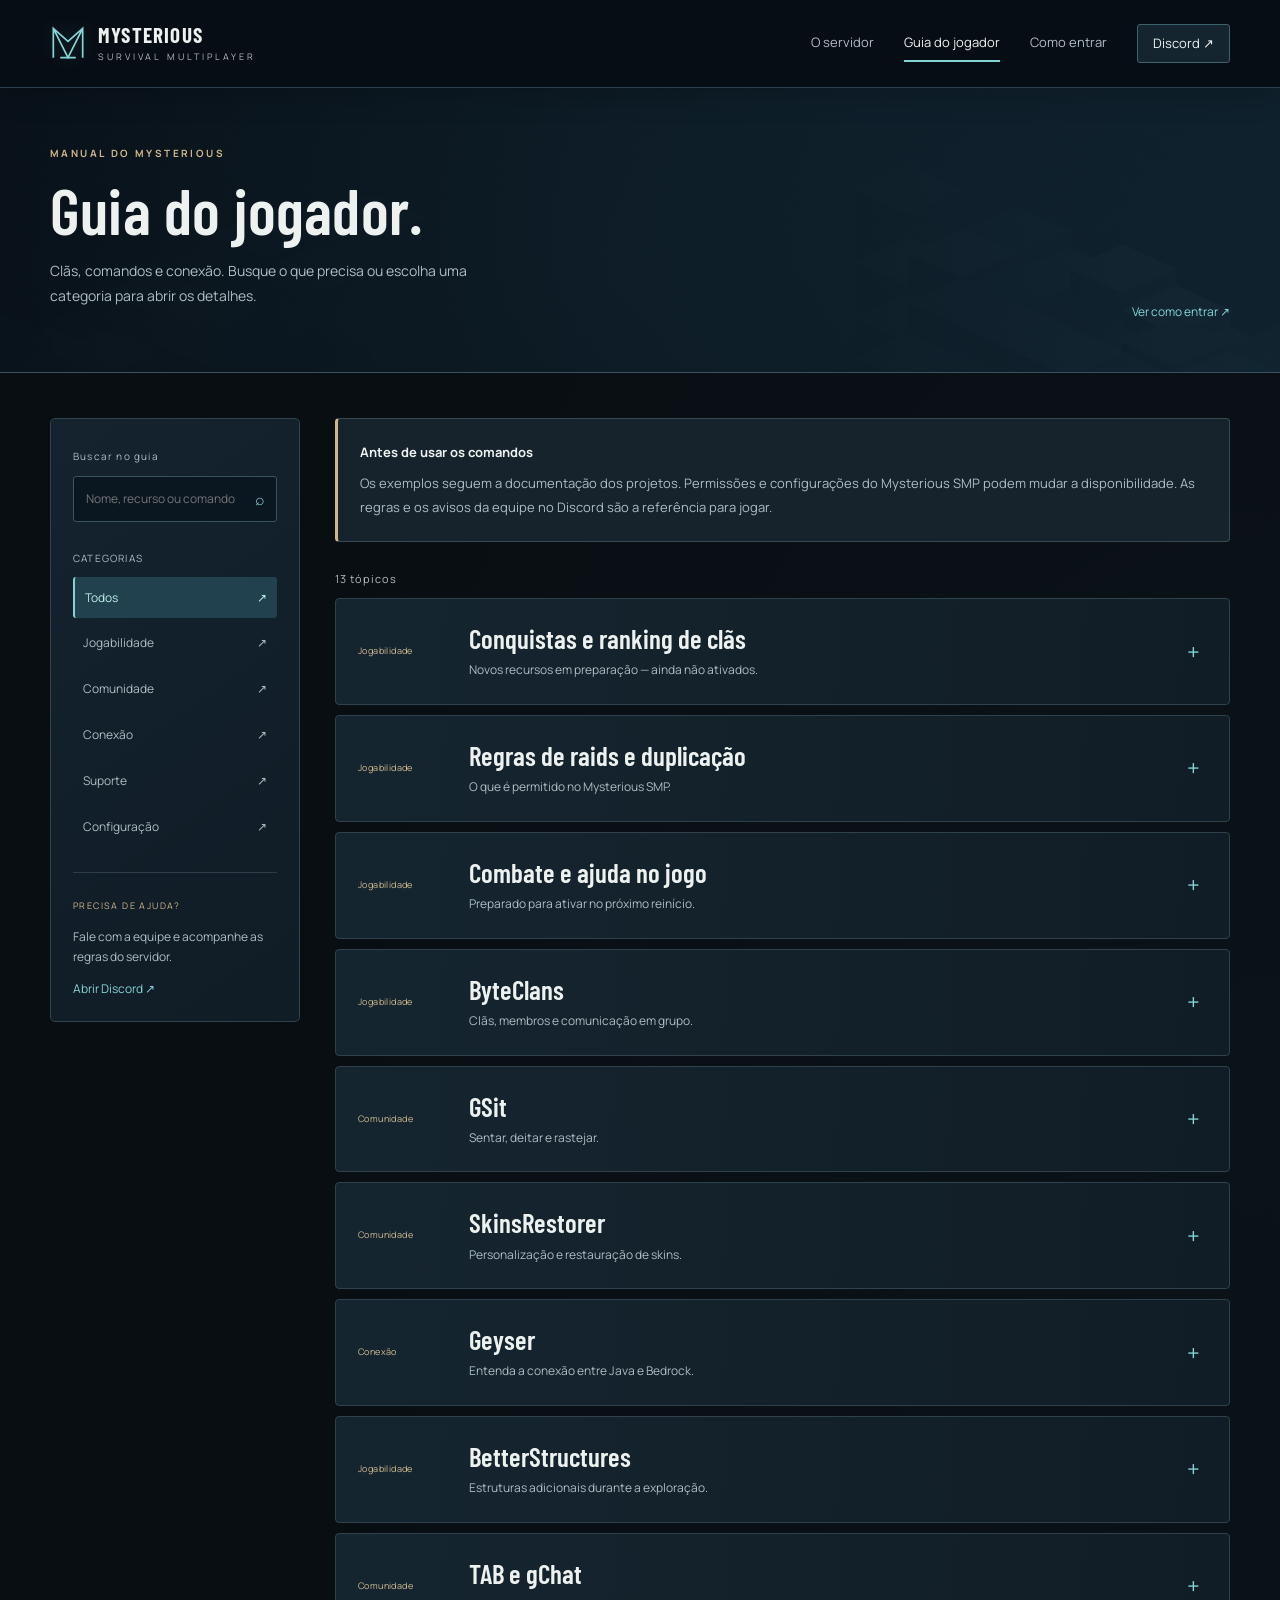
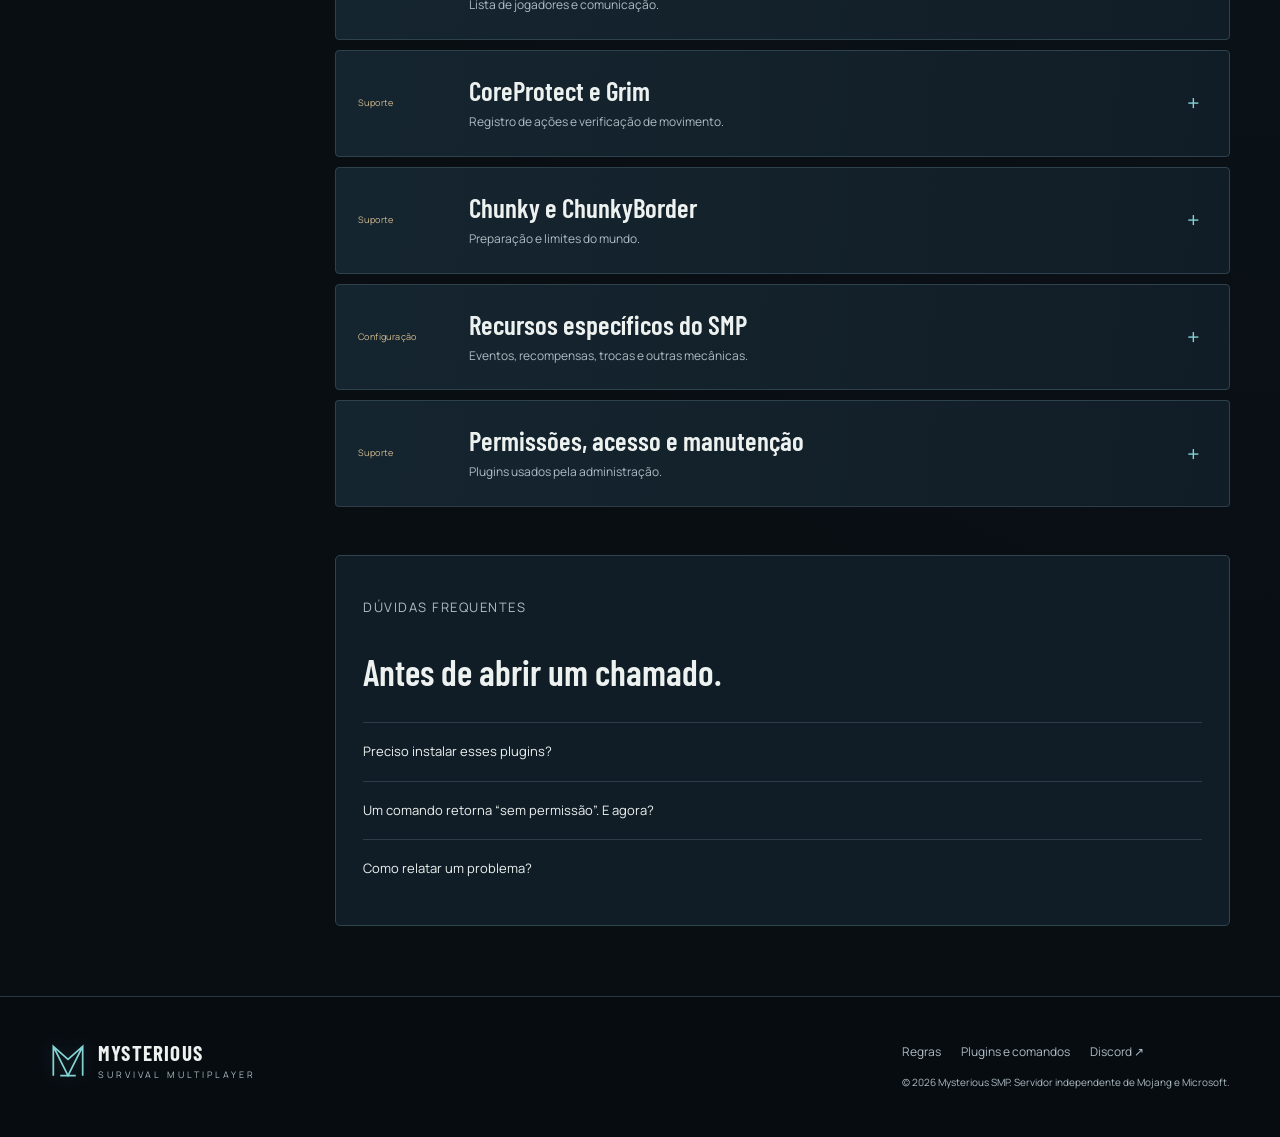
==== commit 2b3dc70e: "Match player guide to refined dark server portal" ====
--- a/plugins.html
+++ b/plugins.html
@@ -5,14 +5,24 @@
 @media(max-width:850px){.wrap,.shell{width:calc(100% - 40px)}.nav{gap:18px}.world-layout{gap:30px}.community-layout{grid-template-columns:220px 1fr;gap:30px}.guide-layout{gap:30px;grid-template-columns:200px 1fr}.play-dock{gap:15px}.btn{padding:12px 16px}.join-layout{gap:35px}}
 @media(max-width:650px){.topbar{height:68px}.brand{font-size:16px}.brand svg{width:30px}.brand small{font-size:8px}.nav-toggle{display:block}.nav{display:none;position:absolute;top:67px;left:0;right:0;background:#101316;border-bottom:1px solid var(--line);padding:18px 20px;flex-direction:column;align-items:stretch;gap:12px}.nav.open{display:flex}.hero{min-height:490px;height:570px}.hero-top{font-size:8px;letter-spacing:1px}.hero-center{min-height:390px;height:420px}.hero-center .kicker{font-size:8px;letter-spacing:3px}.hero h1{font-size:clamp(47px,13vw,78px);letter-spacing:1px}.hero h1 span{letter-spacing:10px;padding-left:10px}.hero h1 span:before,.hero h1 span:after{width:35px}.hero-description{font-size:12px;max-width:280px}.hero-bottom{bottom:27px;font-size:8px}.play-dock{grid-template-columns:1fr;gap:20px;padding:25px 0}.actions{flex-wrap:wrap}.actions .btn{flex:1}.server-address{font-size:30px}.world-section{padding:50px 0}.section-head{display:block}.section-head p{margin-top:18px}.world-layout{grid-template-columns:1fr;gap:25px}.world-note{padding:20px 0}.world-note:first-child{padding-top:0}.map-art svg{height:290px}.map-art{min-height:0}.community-layout,.join-layout{grid-template-columns:1fr;gap:25px}.community-section{padding:36px 0}.tabs{gap:18px}.join-section{padding:45px 0}.footer>.wrap{align-items:start;flex-direction:column;gap:20px}.guide-intro{padding:35px 0 25px}.guide-intro .wrap{display:block}.guide-layout{grid-template-columns:1fr;padding-top:25px;gap:25px}.guide-sidebar{position:static}.filters{display:flex;flex-wrap:wrap;gap:4px}.filter{padding:8px 10px;font-size:10px;border:1px solid var(--line)}.filter span{display:none}.support-card{display:none}.side-label{margin-top:20px}.plugin-entry summary{grid-template-columns:1fr 18px;gap:7px;padding:20px 0}.plugin-category{grid-column:1;font-size:8px}.plugin-heading{grid-column:1}.expand{grid-column:2;grid-row:1/3}.plugin-content{padding-left:0}.guide-notice{padding:15px}.footer-links{flex-wrap:wrap}.notice{font-size:11px}.tabs button{font-size:11px}}
 @media(prefers-reduced-motion:reduce){html{scroll-behavior:auto}*,*:before,*:after{animation:none!important;transition:none!important}}
-</style></head><body><a class="skip" href="#principal">Pular para o conteúdo</a><header class="topbar"><div class="wrap"><a class="brand" href="index.html" aria-label="Mysterious SMP — início"><svg viewBox="0 0 40 44" fill="none" aria-hidden="true"><path d="M3 39V5l17 15L37 5v34M3 5l17 34L37 5M11 39h18" stroke="currentColor" stroke-width="2"/></svg><span>MYSTERIOUS<small>SURVIVAL MULTIPLAYER</small></span></a><button class="nav-toggle" aria-expanded="false" aria-controls="nav">Menu</button><nav class="nav" id="nav" aria-label="Navegação principal"><a href="index.html" >O servidor</a><a href="plugins.html" aria-current="page">Guia do jogador</a><a href="index.html#entrar">Como entrar</a><a class="discord" href="https://discord.gg/eRbtBKewQ" target="_blank" rel="noopener noreferrer">Discord ↗</a></nav></div></header><main id="principal"><section class="guide-intro"><div class="wrap"><div><span class="kicker">MANUAL DO MYSTERIOUS</span><h1>Guia do jogador.</h1><p>Clãs, comandos e conexão. Busque o que precisa ou escolha uma categoria para abrir os detalhes.</p></div><a class="text-link" href="index.html#entrar">Ver como entrar ↗</a></div></section><section class="guide-body"><div class="shell guide-layout"><aside class="guide-sidebar"><label for="plugin-search">Buscar no guia</label><div class="search-wrap"><input type="search" id="plugin-search" placeholder="Nome, recurso ou comando" autocomplete="off"><span aria-hidden="true">⌕</span></div><p class="side-label">CATEGORIAS</p><div class="filters" role="group" aria-label="Filtrar plugins"><button class="filter active" data-filter="Todos" aria-pressed="true">Todos<span>↗</span></button><button class="filter " data-filter="Jogabilidade" aria-pressed="false">Jogabilidade<span>↗</span></button><button class="filter " data-filter="Comunidade" aria-pressed="false">Comunidade<span>↗</span></button><button class="filter " data-filter="Conexão" aria-pressed="false">Conexão<span>↗</span></button><button class="filter " data-filter="Suporte" aria-pressed="false">Suporte<span>↗</span></button><button class="filter " data-filter="Configuração" aria-pressed="false">Configuração<span>↗</span></button></div><div class="support-card"><span>PRECISA DE AJUDA?</span><p>Fale com a equipe e acompanhe as regras do servidor.</p><a href="https://discord.gg/eRbtBKewQ" target="_blank" rel="noopener noreferrer">Abrir Discord ↗</a></div></aside><div class="guide-main"><div class="guide-notice"><strong>Antes de usar os comandos</strong><p>Os exemplos seguem a documentação dos projetos. Permissões e configurações do Mysterious SMP podem mudar a disponibilidade. As regras e os avisos da equipe no Discord são a referência para jogar.</p></div><p class="results-count" aria-live="polite">13 tópicos</p><div class="plugin-list"><article class="plugin-entry" id="conquistas" data-category="Jogabilidade"><details><summary><span class="plugin-category">Jogabilidade</span><span class="plugin-heading"><strong>Conquistas e ranking de clãs</strong><span>Novos recursos em preparação — ainda não ativados.</span></span><span class="expand" aria-hidden="true">+</span></summary><div class="plugin-content"><p>O sistema próprio do SMP foi preparado com rankings semanais de atividade e vitórias de clãs, perfis e recrutamento. As conquistas de mineração, construção e exploração liberam nove títulos visuais, sem bônus de combate.</p><p>O menu mostrará os requisitos, o progresso e os títulos desbloqueados. Um clique selecionará o título; haverá opção para ocultar mantendo o progresso.</p><div class="commands"><div><code>/clas</code><span>Ranking, apresentação e recrutamento.</span></div><div><code>/conquistas</code><span>Menu de conquistas e títulos.</span></div><div><code>/titulo</code><span>Abrir menu; /titulo off para ocultar.</span></div><div><code>/perfil</code><span>Clã e título escolhido.</span></div></div><p class="small-note">A versão com menu está pendente de ativação e teste no servidor. Aguarde o anúncio da equipe; progresso começa na ativação.</p></div></details></article><article class="plugin-entry" id="regras" data-category="Jogabilidade"><details><summary><span class="plugin-category">Jogabilidade</span><span class="plugin-heading"><strong>Regras de raids e duplicação</strong><span>O que é permitido no Mysterious SMP.</span></span><span class="expand" aria-hidden="true">+</span></summary><div class="plugin-content"><p><strong>Raids e roubo de bases são permitidos.</strong> O CoreProtect registra ações para investigação; não concede proteção automática às bases.</p><p><strong>Somente o dupe de linha para trocar com villagers é permitido.</strong> Qualquer outra duplicação de itens, hacks ou abuso de exploits é proibido. Encontrou um bug? Informe à staff.</p><p>No jogo, <code>/regras</code> e <code>/ajuda</code> estarão disponíveis após o próximo reinício.</p></div></details></article><article class="plugin-entry" id="combate" data-category="Jogabilidade"><details><summary><span class="plugin-category">Jogabilidade</span><span class="plugin-heading"><strong>Combate e ajuda no jogo</strong><span>Preparado para ativar no próximo reinício.</span></span><span class="expand" aria-hidden="true">+</span></summary><div class="plugin-content"><p>O PvPManager foi preparado com um temporizador de <strong>15 segundos</strong> após golpes PvP. Um novo golpe renova esse tempo. Durante o combate, teleporte por comando ficará bloqueado; desconectar causará morte e drop dos itens.</p><p>A configuração não pune kicks da staff ou de outros plugins. Pérolas, chorus e os cooldowns normais dos itens continuam disponíveis.</p><div class="commands"><div><code>/combattag</code><span>Consultar o tempo restante de combate.</span></div><div><code>/ajuda</code><span>Guia simples para Java e Bedrock.</span></div><div><code>/ajuda clan</code><span>Convites, comunicação e cargos.</span></div><div><code>/ajuda pvp</code><span>Regras de combate.</span></div><div><code>/ajuda conexao</code><span>Endereço e suporte.</span></div></div><p class="small-note">Arquivos preparados; ativação e teste no jogo dependem do próximo reinício.</p></div></details></article><article class="plugin-entry" id="byteclans" data-category="Jogabilidade"><details><summary><span class="plugin-category">Jogabilidade</span><span class="plugin-heading"><strong>ByteClans</strong><span>Clãs, membros e comunicação em grupo.</span></span><span class="expand" aria-hidden="true">+</span></summary><div class="plugin-content"><p>Permite formar clãs, gerenciar convites e conversar com os membros. As regras de dano entre aliados são definidas pelo servidor: estar no mesmo clã não garante proteção contra fogo amigo.</p><h3>Comandos de referência</h3><div class="commands"><div><code>/clan chat clan</code><span>Muda o chat para os membros do clã.</span></div><div><code>/clan chat public</code><span>Volta ao chat público.</span></div><div><code>/clan leave</code><span>Sai do clã atual.</span></div></div><div class="commands"><div><code>/clan create &lt;nome&gt;</code><span>Criar um clã.</span></div><div><code>/clan invite send &lt;jogador&gt;</code><span>Convidar; inclua o ponto inicial do nick Bedrock.</span></div><div><code>/clan invite accept</code><span>Aceitar o convite antes de expirar (1 minuto).</span></div><div><code>/clan promote &lt;jogador&gt;</code><span>Promover conforme a permissão do seu cargo.</span></div><div><code>/clan demote &lt;jogador&gt;</code><span>Rebaixar conforme a permissão do seu cargo.</span></div></div><p>Cargos preparados: <strong>Dono, Co-dono, Oficial, Veterano, Membro e Recruta</strong>. A entrada padrão continua como Membro.</p><p class="small-note">Se um convite falhar, procure a staff. Administradores têm um comando para adicionar um jogador online, respeitando o limite do clã e sem mover quem já pertence a outro.</p><a class="source-link" href="https://modrinth.com/plugin/byteclans" target="_blank" rel="noopener noreferrer">Documentação do projeto ↗</a></div></details></article><article class="plugin-entry" id="gsit" data-category="Comunidade"><details><summary><span class="plugin-category">Comunidade</span><span class="plugin-heading"><strong>GSit</strong><span>Sentar, deitar e rastejar.</span></span><span class="expand" aria-hidden="true">+</span></summary><div class="plugin-content"><p>Adiciona poses e interações. Algumas opções podem ser desativadas por mundo ou por permissão.</p><div class="commands"><div><code>/sit</code><span>Senta no local em que você está.</span></div><div><code>/lay</code><span>Deita no chão.</span></div><div><code>/crawl</code><span>Ativa a posição de rastejar.</span></div></div><p class="small-note">O plugin também oferece interação com assentos, quando habilitada pela administração.</p><a class="source-link" href="https://modrinth.com/plugin/gsit" target="_blank" rel="noopener noreferrer">Documentação do projeto ↗</a></div></details></article><article class="plugin-entry" id="skins" data-category="Comunidade"><details><summary><span class="plugin-category">Comunidade</span><span class="plugin-heading"><strong>SkinsRestorer</strong><span>Personalização e restauração de skins.</span></span><span class="expand" aria-hidden="true">+</span></summary><div class="plugin-content"><p>Permite restaurar ou alterar a aparência do jogador. As opções disponíveis dependem das permissões concedidas pelo servidor.</p><p>Se sua skin não aparecer, reconecte e verifique se outros jogadores veem a mesma aparência. Se o problema continuar, informe seu nick, sua edição do Minecraft e o que aconteceu ao suporte.</p><p class="small-note">Os comandos disponíveis podem variar conforme a versão e as permissões; consulte a ajuda do plugin no jogo para usar a sintaxe correta.</p><a class="source-link" href="https://skinsrestorer.net/docs" target="_blank" rel="noopener noreferrer">Documentação do projeto ↗</a></div></details></article><article class="plugin-entry" id="conexao" data-category="Conexão"><details><summary><span class="plugin-category">Conexão</span><span class="plugin-heading"><strong>Geyser</strong><span>Entenda a conexão entre Java e Bedrock.</span></span><span class="expand" aria-hidden="true">+</span></summary><div class="plugin-content"><p>O Geyser permite que clientes Bedrock se conectem a servidores Java quando está configurado para isso.</p><div class="info-box"><strong>Endereço Java</strong><code>mysterysmp.jogar.io</code></div><p>A porta Bedrock precisa ser confirmada com a equipe no Discord. A presença do plugin não confirma que a conexão Bedrock usa a mesma porta.</p><p>Não é necessário baixar o Geyser no seu dispositivo para jogar. A configuração é feita no servidor.</p><a class="source-link" href="https://geysermc.org/wiki/geyser/setup/" target="_blank" rel="noopener noreferrer">Documentação do projeto ↗</a></div></details></article><article class="plugin-entry" id="estruturas" data-category="Jogabilidade"><details><summary><span class="plugin-category">Jogabilidade</span><span class="plugin-heading"><strong>BetterStructures</strong><span>Estruturas adicionais durante a exploração.</span></span><span class="expand" aria-hidden="true">+</span></summary><div class="plugin-content"><p>Adiciona estruturas ao mundo conforme os pacotes e as regras de geração instalados. O conteúdo pode variar por bioma, dimensão e configuração.</p><p>Para o jogador, a interação acontece pela exploração. O plugin não exige que você instale um mod no Minecraft.</p><a class="source-link" href="https://github.com/MagmaGuy/BetterStructures" target="_blank" rel="noopener noreferrer">Documentação do projeto ↗</a></div></details></article><article class="plugin-entry" id="interface" data-category="Comunidade"><details><summary><span class="plugin-category">Comunidade</span><span class="plugin-heading"><strong>TAB e gChat</strong><span>Lista de jogadores e comunicação.</span></span><span class="expand" aria-hidden="true">+</span></summary><div class="plugin-content"><p>O TAB organiza informações na lista de jogadores. O gChat está presente entre os plugins de comunicação do servidor.</p><p>Prefixos, canais, formatos e informações exibidas dependem da configuração do SMP. Use o Discord para confirmar canais disponíveis e orientações de chat.</p></div></details></article><article class="plugin-entry" id="suporte" data-category="Suporte"><details><summary><span class="plugin-category">Suporte</span><span class="plugin-heading"><strong>CoreProtect e Grim</strong><span>Registro de ações e verificação de movimento.</span></span><span class="expand" aria-hidden="true">+</span></summary><div class="plugin-content"><p>O CoreProtect oferece registros para a equipe investigar alterações no mundo. Esse registro, por si só, não cria proteção de terreno nem define as regras de invasão.</p><p>O Grim é um sistema de anticheat. Se você receber um alerta indevido, informe seu nick, horário, edição do jogo e o que estava fazendo à equipe.</p><p class="small-note">Comandos de investigação e administração não são necessários para jogar.</p></div></details></article><article class="plugin-entry" id="mundo" data-category="Suporte"><details><summary><span class="plugin-category">Suporte</span><span class="plugin-heading"><strong>Chunky e ChunkyBorder</strong><span>Preparação e limites do mundo.</span></span><span class="expand" aria-hidden="true">+</span></summary><div class="plugin-content"><p>O Chunky prepara regiões do mapa por geração antecipada de terreno. O ChunkyBorder oferece ferramentas de borda. Esses processos são administrados pela equipe.</p><p>No Mysterious SMP, a borda tem <strong>raio de 3 mil blocos a partir do centro</strong> (6 mil blocos de largura), com foco em aproximar jogadores para o PvP.</p></div></details></article><article class="plugin-entry" id="outros" data-category="Configuração"><details><summary><span class="plugin-category">Configuração</span><span class="plugin-heading"><strong>Recursos específicos do SMP</strong><span>Eventos, recompensas, trocas e outras mecânicas.</span></span><span class="expand" aria-hidden="true">+</span></summary><div class="plugin-content"><p>Os arquivos abaixo aparecem na lista do servidor. Os detalhes dessas versões e os comandos configurados precisam ser confirmados com a equipe.</p><div class="plugin-tags"><span>AceSupply</span><span>BountyUltimate</span><span>DayGlyph</span><span>EventStorm</span><span>ExpandedExperience</span><span>MinerTrack</span><span>PortalLock</span><span>SeasonsCore</span><span>SimpleTrading</span><span>Sleeper</span><span>survival-unlocked</span></div><p>Antes de participar de um evento, trocar itens ou usar um sistema de recompensas, confira as instruções no jogo e os avisos do Discord.</p></div></details></article><article class="plugin-entry" id="infra" data-category="Suporte"><details><summary><span class="plugin-category">Suporte</span><span class="plugin-heading"><strong>Permissões, acesso e manutenção</strong><span>Plugins usados pela administração.</span></span><span class="expand" aria-hidden="true">+</span></summary><div class="plugin-content"><p>LuckPerms gerencia permissões; PlaceholderAPI fornece dados para outros plugins. Os jogadores não precisam configurar essas ferramentas.</p><div class="plugin-tags"><span>LuckPerms</span><span>PlaceholderAPI</span><span>betteradmin</span><span>BetterAntiDupe</span><span>xLogin</span><span>StringDupBack</span><span>StringDuper</span><span>StringDupersReturn</span></div><p>Os plugins de duplicação de linha foram mantidos para a única exceção permitida: trocar linhas com villagers. As demais duplicações são proibidas; as proteções do BetterAntiDupe continuam habilitadas.</p></div></details></article></div><div class="no-results" hidden><h2>Nenhum tópico encontrado.</h2><p>Tente outro nome ou escolha “Todos”.</p></div><section class="faq"><p class="eyebrow">DÚVIDAS FREQUENTES</p><h2>Antes de abrir um chamado.</h2><details><summary>Preciso instalar esses plugins?</summary><p>Os plugins são executados pelo servidor. Para acessar o endereço Java informado, use o Minecraft na versão 26.2. Pacotes de recursos, quando necessários, devem seguir a orientação da equipe.</p></details><details><summary>Um comando retorna “sem permissão”. E agora?</summary><p>A disponibilidade é definida pelo servidor. Confira se o comando está correto e envie ao suporte seu nick, o comando digitado e a mensagem recebida.</p></details><details><summary>Como relatar um problema?</summary><p>Informe seu nick, a edição e versão do Minecraft, o horário aproximado e o que aconteceu. Quando envolver uma construção, inclua as coordenadas no chamado à equipe.</p></details></section></div></div></section></main><footer class="footer"><div class="wrap"><a class="brand" href="index.html" aria-label="Mysterious SMP — início"><svg viewBox="0 0 40 44" fill="none" aria-hidden="true"><path d="M3 39V5l17 15L37 5v34M3 5l17 34L37 5M11 39h18" stroke="currentColor" stroke-width="2"/></svg><span>MYSTERIOUS<small>SURVIVAL MULTIPLAYER</small></span></a><div><div class="footer-links"><a href="plugins.html#regras">Regras</a><a href="plugins.html">Plugins e comandos</a><a href="https://discord.gg/eRbtBKewQ" target="_blank" rel="noopener noreferrer">Discord ↗</a></div><p>© 2026 Mysterious SMP. Servidor independente de Mojang e Microsoft.</p></div></div></footer><div class="toast" role="status" aria-live="polite"></div><script>
+</style><style id="portal-v6">
+:root{--bg:#090e13;--panel:#111c24;--line:#2c3d47;--text:#edf2f0;--muted:#aebdc4;--accent:#84d4d6;--warm:#cfb68a}
+body{background:radial-gradient(ellipse at 100% 40%,#10263235,transparent 55%),#090e13;font-size:16px}.topbar{height:88px;background:#080e15f2;border-bottom-color:#29424d;box-shadow:0 6px 30px #0003}.brand{font-size:21px}.brand svg{filter:drop-shadow(0 0 8px #74cccc35)}.brand small{font-size:9px;letter-spacing:3px}.nav a{font-size:13px}.nav .discord{border-color:#3c646f;border-radius:3px;background:#152530}.nav a[aria-current=page]{border-bottom:2px solid var(--accent)}
+.portal-hero{height:680px;min-height:0;background:#09121a;position:relative;overflow:hidden;isolation:isolate;border-bottom:1px solid #365b66}.portal-hero .landscape{object-position:center 56%;filter:saturate(.38) brightness(.62) hue-rotate(-18deg);animation-duration:40s}.portal-hero:after{content:"";position:absolute;inset:0;z-index:-2;background:linear-gradient(0deg,#080e16 0%,transparent 45%,#070e164a 100%),linear-gradient(90deg,#09121a66,transparent 40%,#09121a3b)}.portal-hero:before{content:"";position:absolute;inset:18px;z-index:-1;border:1px solid #adced51c;pointer-events:none}.hero-meta{padding-top:32px;display:flex;align-items:center;justify-content:space-between;font-size:10px;letter-spacing:1.8px;color:#bfced4}.hero-meta span:before{content:"";width:5px;height:5px;display:inline-block;background:#8bc8cd;margin:0 9px 2px 0;transform:rotate(45deg)}.portal-center{text-align:center;padding-top:32px;margin:auto;max-width:850px;width:calc(100% - 50px)}.crest{width:83px;height:96px;display:block;margin:0 auto 4px;filter:drop-shadow(0 0 22px #74ced13b)}.server-wordmark{width:100%;max-width:730px;display:block;margin:auto;overflow:visible}.portal-center h1{margin:0;line-height:0}.portal-center .kicker{margin:13px 0 11px;letter-spacing:4px;color:#cfdce1;font-size:10px}.portal-description{font-size:15px;line-height:1.8;color:#ccd8dd;margin:19px auto 23px;max-width:470px;text-shadow:0 2px 10px #000}.portal-actions{justify-content:center}.btn{border-radius:3px;padding:14px 23px;letter-spacing:.2px;box-shadow:0 5px 16px #0002}.btn.primary{background:linear-gradient(145deg,#b0eddf,#76bbce);border:1px solid #b8f2e9;box-shadow:0 0 22px #6fbbcd20;color:#0c202b}.btn.primary:hover{background:linear-gradient(145deg,#d5fff2,#9edce9)}.btn.hero-secondary{border-color:#718992;background:#10212b9c}.portal-bottom{position:absolute;bottom:53px;left:0;right:0;display:flex;justify-content:space-between;align-items:center;font-size:9px;letter-spacing:1px;color:#bac8cd}.motion{border-radius:3px;background:#0d1c2799;padding:8px 12px}.portal-tags{display:flex;gap:12px}.portal-tags span{border:1px solid #718c9659;background:#0b19248c;padding:5px 10px;font-size:9px;color:#bcd0d7;letter-spacing:1px}
+.play-dock{margin-top:-30px;background:linear-gradient(115deg,#182d3a,#0f1c27);border:1px solid #385765;border-top:2px solid #7fcacf;border-radius:6px;padding:25px 30px;box-shadow:0 18px 42px #0005;gap:30px;min-height:141px}.dock-meta{font-size:11px;color:#a7bdc8}.server-address{font-size:38px;letter-spacing:1px}.ip-label{font-size:10px;color:#93b6c0}.dock-status{display:flex;align-items:center;gap:10px;font-size:11px;color:#bdd0d8;margin-bottom:10px}.dock-status:before{content:"";width:7px;height:7px;border:1px solid #96c7ce;transform:rotate(45deg)}
+.world-section{padding:84px 0 74px}.section-head h2{font-size:48px;font-weight:600}.section-head p{font-size:14px;line-height:1.8}.section-head .kicker,.community-layout .kicker,.join-section .kicker{color:var(--warm);letter-spacing:2px}.world-console{display:grid;grid-template-columns:255px 1fr;border:1px solid #2b444f;border-radius:6px;background:linear-gradient(130deg,#15232e,#0f1b25);overflow:hidden;box-shadow:0 16px 40px #0002}.world-tablist{padding:27px 18px;border-right:1px solid #2b424d;background:#0d1923b3;display:flex;flex-direction:column;gap:6px}.console-label{font-size:9px;letter-spacing:2px;color:#8ba6b3;padding:0 13px;margin:0 0 15px}.world-tab{border:1px solid transparent;background:none;text-align:left;padding:16px 14px;border-radius:3px;display:flex;gap:13px;align-items:center;font-size:14px;font-weight:600;color:#9db1bd}.world-tab>span{font:10px monospace;color:#648998}.world-tab[aria-selected=true]{background:linear-gradient(90deg,#244855,#17313e);color:#e2f0ef;border-color:#446b76;box-shadow:inset 3px 0 #8bd7d5}.world-tab[aria-selected=true]>span{color:#a5e5e2}.world-tab:hover{border-color:#38505d}.console-foot{font-size:10px;color:#8b9fab;line-height:1.8;padding:20px 14px 0;border-top:1px solid #293e48;margin-top:20px}.world-panel{display:grid;grid-template-columns:1.05fr 1fr;align-items:center;gap:20px;padding:35px 32px;min-height:365px}.world-panel h3{font:600 38px/1.12 'Barlow Condensed',sans-serif;margin:10px 0 16px}.world-panel p{font-size:13px;color:#b4c3cb;line-height:1.85;margin:0 0 17px}.panel-tag{font-size:9px;letter-spacing:2px;color:var(--warm)}.world-panel .text-link{border-bottom:1px solid #3b646f;padding-bottom:3px;margin-top:3px}.map-art{border-color:#385460;background:#101e28;border-radius:3px;min-height:0}.map-art svg{height:260px}.map-caption{padding:10px;font-size:8px;letter-spacing:.2px}.panel-art{height:260px;display:flex;align-items:center;justify-content:center;background:radial-gradient(ellipse,#22455366,transparent 70%);position:relative}.panel-art:after{content:"";position:absolute;inset:20px;border:1px solid #31515c;clip-path:polygon(15% 0,85% 0,100% 15%,100% 85%,85% 100%,15% 100%,0 85%,0 15%)}.panel-art svg{width:220px;height:220px;position:relative;z-index:1}.feature-line{display:flex;flex-wrap:wrap;gap:8px;margin:17px 0}.feature-line span{font-size:10px;color:#b5c7cf;border:1px solid #3d535e;padding:4px 7px;border-radius:2px}.notice{margin-top:20px;background:#162027;border-left-color:var(--warm);border-radius:2px;line-height:1.8}.notice strong{font-size:11px}
+.community-section{border-top:0;border-bottom:0;padding:0;background:none}.community-layout{padding:36px;background:linear-gradient(120deg,#142a36,#10202b);border:1px solid #304957;border-radius:6px;gap:50px;margin-bottom:10px;width:calc(100% - 64px)}.index-label{font-size:38px;font-weight:600}.community-layout>div>p,.tab-panel p,.tab-panel ul{font-size:13px;line-height:1.9}.tabs{gap:27px}.tabs button{font-size:12px;padding:7px 0 14px}.tab-panel h3{font-size:30px}.join-section{padding:68px 0}.join-layout{border:1px solid #30444f;border-radius:6px;padding:38px;gap:60px;background:radial-gradient(ellipse at 0 0,#1d3c4955,transparent 70%),#0e1922}.join-section h2{font-weight:600;font-size:48px}.steps li{font-size:14px;line-height:1.9;padding-bottom:17px}.edition-tabs button{font-size:13px}.footer{padding:45px 0;background:#070c11;border-top-color:#263943}.footer>.wrap{align-items:start}.footer p{font-size:10px;line-height:1.9;margin-top:12px}.footer-links{font-size:12px}
+.guide-intro{background:linear-gradient(90deg,#09121aee,#102431db),url(background-v6.svg) center 40%/cover;border-bottom:1px solid #38525f;padding:50px 0}.guide-intro h1{font-size:64px;font-weight:600;letter-spacing:.2px}.guide-intro p{font-size:14px;line-height:1.8}.guide-intro .kicker{color:var(--warm)}.guide-layout{gap:35px;grid-template-columns:250px 1fr}.guide-sidebar{background:linear-gradient(145deg,#14232e,#101c26);padding:22px;border:1px solid #30444e;border-radius:5px}.guide-sidebar label,.side-label{font-size:10px}.search-wrap input{border-radius:3px;background:#0b1720;border-color:#3b535f;font-size:12px}.filters{gap:4px}.filter{border-radius:3px;font-size:12px;padding:11px 10px}.filter.active{background:#20414d;color:#c0efec;border-left-color:#89d4d2}.support-card{font-size:12px}.guide-notice{border:1px solid #364a54;border-left:3px solid var(--warm);border-radius:4px;background:#16232c;padding:22px;font-size:13px;line-height:1.8}.results-count{font-size:11px}.plugin-entry{border:1px solid #2e424d;border-radius:4px;background:linear-gradient(95deg,#15252f,#111d26);margin:10px 0;overflow:hidden}.plugin-entry summary{padding:24px 22px;grid-template-columns:95px 1fr 20px}.plugin-heading strong{font-size:27px;font-weight:600}.plugin-heading>span{font-size:12px}.plugin-category{color:#d0bb91;font-size:9px}.plugin-content{padding:0 25px 26px 134px;font-size:14px;line-height:1.8}.plugin-content .commands{background:#0b1821;padding:15px;border:1px solid #2a444f;border-radius:3px}.commands>div{margin:7px 0 14px}.commands span{font-size:12px}.small-note{font-size:12px}.faq{padding:27px;background:#101d26;border:1px solid #30444e;border-radius:5px}.faq h2{font-weight:600;font-size:36px}.faq p{font-size:13px;line-height:1.8}
+@media(max-width:1000px){.world-console{grid-template-columns:210px 1fr}.world-panel{grid-template-columns:1fr;padding:28px;gap:20px}.world-panel .map-art,.panel-art{max-width:100%}.world-panel .map-art svg{height:235px}.panel-art{height:220px}.world-tab{font-size:12px}.world-panel{min-height:470px}.community-layout{gap:30px}.portal-hero{height:660px}.world-panel p{font-size:14px}}
+@media(max-width:650px){.topbar{height:72px}.nav{top:71px;background:#0a151e}.brand{font-size:17px}.brand small{font-size:8px;letter-spacing:2px}.portal-hero{height:670px}.portal-hero:before{inset:10px}.hero-meta{padding-top:23px;font-size:8px;letter-spacing:.8px}.hero-meta span:before{margin-right:5px;width:4px;height:4px}.portal-center{width:calc(100% - 34px);padding-top:43px}.crest{height:86px;width:74px;margin-bottom:12px}.server-wordmark{width:100%;max-width:480px}.portal-center .kicker{font-size:8px;letter-spacing:2.1px;margin-top:20px}.portal-description{font-size:12px;padding:0 15px;line-height:1.9;margin-top:18px;margin-bottom:23px}.portal-actions{flex-direction:column;gap:11px;max-width:235px;margin:auto}.portal-actions .btn{width:100%;padding:12px 20px}.portal-bottom{bottom:41px;align-items:start;gap:10px;flex-direction:column;font-size:8px}.portal-tags{gap:6px}.portal-tags span{font-size:8px;padding:3px 7px}.motion{font-size:9px}.play-dock{margin-top:-22px;border-radius:4px;padding:23px 20px;gap:20px}.server-address{font-size:29px}.dock-meta{font-size:10px;line-height:1.8}.dock-status{font-size:10px}.play-dock .actions .btn{padding:12px 13px;font-size:11px}.world-section{padding:52px 0}.section-head h2{font-size:37px}.section-head p{font-size:13px}.world-console{grid-template-columns:1fr}.world-tablist{flex-direction:row;flex-wrap:wrap;padding:16px;gap:7px;border-right:0;border-bottom:1px solid #30464e}.console-label{width:100%;padding:0;font-size:8px;margin-bottom:6px}.world-tab{padding:10px 9px;flex:1;justify-content:center;gap:6px;font-size:10px}.world-tab>span{font-size:8px}.console-foot{display:none}.world-panel{padding:24px 20px;min-height:0;gap:20px}.world-panel h3{font-size:34px}.world-panel p{font-size:13px}.map-art svg{height:230px}.map-caption{font-size:7px}.panel-art{height:220px}.community-layout{width:calc(100% - 40px);padding:25px 20px;gap:20px}.index-label{font-size:34px}.tabs{gap:17px}.tabs button{font-size:10px}.join-layout{padding:25px 20px;gap:30px}.join-section h2{font-size:40px}.join-section{padding:42px 0}.steps li{font-size:13px}.guide-intro{padding:35px 0}.guide-intro h1{font-size:48px}.guide-intro p{font-size:13px}.guide-sidebar{padding:18px}.guide-layout{grid-template-columns:1fr;gap:24px}.plugin-entry summary{grid-template-columns:1fr 18px;padding:20px 18px}.plugin-category{grid-column:1;font-size:8px}.plugin-heading{grid-column:1}.expand{grid-row:1/3;grid-column:2}.plugin-content{padding:0 18px 24px;font-size:13px}.plugin-heading strong{font-size:25px}.plugin-heading>span{font-size:11px}.guide-notice{padding:18px;font-size:12px}.faq{padding:20px}.faq h2{font-size:30px}.filters{gap:5px}.filter{font-size:10px;padding:8px 10px}.community-layout .tab-panel p{font-size:12px}}
+.world-panel:not([hidden]){animation:enter .35s ease both}.portal-hero .landscape{filter:none;opacity:.92;object-position:center center}</style></head><body><a class="skip" href="#principal">Pular para o conteúdo</a><header class="topbar"><div class="wrap"><a class="brand" href="index.html?v=6" aria-label="Mysterious SMP — início"><svg viewBox="0 0 40 44" fill="none" aria-hidden="true"><path d="M3 39V5l17 15L37 5v34M3 5l17 34L37 5M11 39h18" stroke="currentColor" stroke-width="2"/></svg><span>MYSTERIOUS<small>SURVIVAL MULTIPLAYER</small></span></a><button class="nav-toggle" aria-expanded="false" aria-controls="nav">Menu</button><nav class="nav" id="nav" aria-label="Navegação principal"><a href="index.html?v=6" >O servidor</a><a href="plugins.html?v=6" aria-current="page">Guia do jogador</a><a href="index.html?v=6#entrar">Como entrar</a><a class="discord" href="https://discord.gg/eRbtBKewQ" target="_blank" rel="noopener noreferrer">Discord ↗</a></nav></div></header><main id="principal"><section class="guide-intro"><div class="wrap"><div><span class="kicker">MANUAL DO MYSTERIOUS</span><h1>Guia do jogador.</h1><p>Clãs, comandos e conexão. Busque o que precisa ou escolha uma categoria para abrir os detalhes.</p></div><a class="text-link" href="index.html?v=6#entrar">Ver como entrar ↗</a></div></section><section class="guide-body"><div class="shell guide-layout"><aside class="guide-sidebar"><label for="plugin-search">Buscar no guia</label><div class="search-wrap"><input type="search" id="plugin-search" placeholder="Nome, recurso ou comando" autocomplete="off"><span aria-hidden="true">⌕</span></div><p class="side-label">CATEGORIAS</p><div class="filters" role="group" aria-label="Filtrar plugins"><button class="filter active" data-filter="Todos" aria-pressed="true">Todos<span>↗</span></button><button class="filter " data-filter="Jogabilidade" aria-pressed="false">Jogabilidade<span>↗</span></button><button class="filter " data-filter="Comunidade" aria-pressed="false">Comunidade<span>↗</span></button><button class="filter " data-filter="Conexão" aria-pressed="false">Conexão<span>↗</span></button><button class="filter " data-filter="Suporte" aria-pressed="false">Suporte<span>↗</span></button><button class="filter " data-filter="Configuração" aria-pressed="false">Configuração<span>↗</span></button></div><div class="support-card"><span>PRECISA DE AJUDA?</span><p>Fale com a equipe e acompanhe as regras do servidor.</p><a href="https://discord.gg/eRbtBKewQ" target="_blank" rel="noopener noreferrer">Abrir Discord ↗</a></div></aside><div class="guide-main"><div class="guide-notice"><strong>Antes de usar os comandos</strong><p>Os exemplos seguem a documentação dos projetos. Permissões e configurações do Mysterious SMP podem mudar a disponibilidade. As regras e os avisos da equipe no Discord são a referência para jogar.</p></div><p class="results-count" aria-live="polite">13 tópicos</p><div class="plugin-list"><article class="plugin-entry" id="conquistas" data-category="Jogabilidade"><details><summary><span class="plugin-category">Jogabilidade</span><span class="plugin-heading"><strong>Conquistas e ranking de clãs</strong><span>Novos recursos em preparação — ainda não ativados.</span></span><span class="expand" aria-hidden="true">+</span></summary><div class="plugin-content"><p>O sistema próprio do SMP foi preparado com rankings semanais de atividade e vitórias de clãs, perfis e recrutamento. As conquistas de mineração, construção e exploração liberam nove títulos visuais, sem bônus de combate.</p><p>O menu mostrará os requisitos, o progresso e os títulos desbloqueados. Um clique selecionará o título; haverá opção para ocultar mantendo o progresso.</p><div class="commands"><div><code>/clas</code><span>Ranking, apresentação e recrutamento.</span></div><div><code>/conquistas</code><span>Menu de conquistas e títulos.</span></div><div><code>/titulo</code><span>Abrir menu; /titulo off para ocultar.</span></div><div><code>/perfil</code><span>Clã e título escolhido.</span></div></div><p class="small-note">A versão com menu está pendente de ativação e teste no servidor. Aguarde o anúncio da equipe; progresso começa na ativação.</p></div></details></article><article class="plugin-entry" id="regras" data-category="Jogabilidade"><details><summary><span class="plugin-category">Jogabilidade</span><span class="plugin-heading"><strong>Regras de raids e duplicação</strong><span>O que é permitido no Mysterious SMP.</span></span><span class="expand" aria-hidden="true">+</span></summary><div class="plugin-content"><p><strong>Raids e roubo de bases são permitidos.</strong> O CoreProtect registra ações para investigação; não concede proteção automática às bases.</p><p><strong>Somente o dupe de linha para trocar com villagers é permitido.</strong> Qualquer outra duplicação de itens, hacks ou abuso de exploits é proibido. Encontrou um bug? Informe à staff.</p><p>No jogo, <code>/regras</code> e <code>/ajuda</code> estarão disponíveis após o próximo reinício.</p></div></details></article><article class="plugin-entry" id="combate" data-category="Jogabilidade"><details><summary><span class="plugin-category">Jogabilidade</span><span class="plugin-heading"><strong>Combate e ajuda no jogo</strong><span>Preparado para ativar no próximo reinício.</span></span><span class="expand" aria-hidden="true">+</span></summary><div class="plugin-content"><p>O PvPManager foi preparado com um temporizador de <strong>15 segundos</strong> após golpes PvP. Um novo golpe renova esse tempo. Durante o combate, teleporte por comando ficará bloqueado; desconectar causará morte e drop dos itens.</p><p>A configuração não pune kicks da staff ou de outros plugins. Pérolas, chorus e os cooldowns normais dos itens continuam disponíveis.</p><div class="commands"><div><code>/combattag</code><span>Consultar o tempo restante de combate.</span></div><div><code>/ajuda</code><span>Guia simples para Java e Bedrock.</span></div><div><code>/ajuda clan</code><span>Convites, comunicação e cargos.</span></div><div><code>/ajuda pvp</code><span>Regras de combate.</span></div><div><code>/ajuda conexao</code><span>Endereço e suporte.</span></div></div><p class="small-note">Arquivos preparados; ativação e teste no jogo dependem do próximo reinício.</p></div></details></article><article class="plugin-entry" id="byteclans" data-category="Jogabilidade"><details><summary><span class="plugin-category">Jogabilidade</span><span class="plugin-heading"><strong>ByteClans</strong><span>Clãs, membros e comunicação em grupo.</span></span><span class="expand" aria-hidden="true">+</span></summary><div class="plugin-content"><p>Permite formar clãs, gerenciar convites e conversar com os membros. As regras de dano entre aliados são definidas pelo servidor: estar no mesmo clã não garante proteção contra fogo amigo.</p><h3>Comandos de referência</h3><div class="commands"><div><code>/clan chat clan</code><span>Muda o chat para os membros do clã.</span></div><div><code>/clan chat public</code><span>Volta ao chat público.</span></div><div><code>/clan leave</code><span>Sai do clã atual.</span></div></div><div class="commands"><div><code>/clan create &lt;nome&gt;</code><span>Criar um clã.</span></div><div><code>/clan invite send &lt;jogador&gt;</code><span>Convidar; inclua o ponto inicial do nick Bedrock.</span></div><div><code>/clan invite accept</code><span>Aceitar o convite antes de expirar (1 minuto).</span></div><div><code>/clan promote &lt;jogador&gt;</code><span>Promover conforme a permissão do seu cargo.</span></div><div><code>/clan demote &lt;jogador&gt;</code><span>Rebaixar conforme a permissão do seu cargo.</span></div></div><p>Cargos preparados: <strong>Dono, Co-dono, Oficial, Veterano, Membro e Recruta</strong>. A entrada padrão continua como Membro.</p><p class="small-note">Se um convite falhar, procure a staff. Administradores têm um comando para adicionar um jogador online, respeitando o limite do clã e sem mover quem já pertence a outro.</p><a class="source-link" href="https://modrinth.com/plugin/byteclans" target="_blank" rel="noopener noreferrer">Documentação do projeto ↗</a></div></details></article><article class="plugin-entry" id="gsit" data-category="Comunidade"><details><summary><span class="plugin-category">Comunidade</span><span class="plugin-heading"><strong>GSit</strong><span>Sentar, deitar e rastejar.</span></span><span class="expand" aria-hidden="true">+</span></summary><div class="plugin-content"><p>Adiciona poses e interações. Algumas opções podem ser desativadas por mundo ou por permissão.</p><div class="commands"><div><code>/sit</code><span>Senta no local em que você está.</span></div><div><code>/lay</code><span>Deita no chão.</span></div><div><code>/crawl</code><span>Ativa a posição de rastejar.</span></div></div><p class="small-note">O plugin também oferece interação com assentos, quando habilitada pela administração.</p><a class="source-link" href="https://modrinth.com/plugin/gsit" target="_blank" rel="noopener noreferrer">Documentação do projeto ↗</a></div></details></article><article class="plugin-entry" id="skins" data-category="Comunidade"><details><summary><span class="plugin-category">Comunidade</span><span class="plugin-heading"><strong>SkinsRestorer</strong><span>Personalização e restauração de skins.</span></span><span class="expand" aria-hidden="true">+</span></summary><div class="plugin-content"><p>Permite restaurar ou alterar a aparência do jogador. As opções disponíveis dependem das permissões concedidas pelo servidor.</p><p>Se sua skin não aparecer, reconecte e verifique se outros jogadores veem a mesma aparência. Se o problema continuar, informe seu nick, sua edição do Minecraft e o que aconteceu ao suporte.</p><p class="small-note">Os comandos disponíveis podem variar conforme a versão e as permissões; consulte a ajuda do plugin no jogo para usar a sintaxe correta.</p><a class="source-link" href="https://skinsrestorer.net/docs" target="_blank" rel="noopener noreferrer">Documentação do projeto ↗</a></div></details></article><article class="plugin-entry" id="conexao" data-category="Conexão"><details><summary><span class="plugin-category">Conexão</span><span class="plugin-heading"><strong>Geyser</strong><span>Entenda a conexão entre Java e Bedrock.</span></span><span class="expand" aria-hidden="true">+</span></summary><div class="plugin-content"><p>O Geyser permite que clientes Bedrock se conectem a servidores Java quando está configurado para isso.</p><div class="info-box"><strong>Endereço Java</strong><code>mysterysmp.jogar.io</code></div><p>A porta Bedrock precisa ser confirmada com a equipe no Discord. A presença do plugin não confirma que a conexão Bedrock usa a mesma porta.</p><p>Não é necessário baixar o Geyser no seu dispositivo para jogar. A configuração é feita no servidor.</p><a class="source-link" href="https://geysermc.org/wiki/geyser/setup/" target="_blank" rel="noopener noreferrer">Documentação do projeto ↗</a></div></details></article><article class="plugin-entry" id="estruturas" data-category="Jogabilidade"><details><summary><span class="plugin-category">Jogabilidade</span><span class="plugin-heading"><strong>BetterStructures</strong><span>Estruturas adicionais durante a exploração.</span></span><span class="expand" aria-hidden="true">+</span></summary><div class="plugin-content"><p>Adiciona estruturas ao mundo conforme os pacotes e as regras de geração instalados. O conteúdo pode variar por bioma, dimensão e configuração.</p><p>Para o jogador, a interação acontece pela exploração. O plugin não exige que você instale um mod no Minecraft.</p><a class="source-link" href="https://github.com/MagmaGuy/BetterStructures" target="_blank" rel="noopener noreferrer">Documentação do projeto ↗</a></div></details></article><article class="plugin-entry" id="interface" data-category="Comunidade"><details><summary><span class="plugin-category">Comunidade</span><span class="plugin-heading"><strong>TAB e gChat</strong><span>Lista de jogadores e comunicação.</span></span><span class="expand" aria-hidden="true">+</span></summary><div class="plugin-content"><p>O TAB organiza informações na lista de jogadores. O gChat está presente entre os plugins de comunicação do servidor.</p><p>Prefixos, canais, formatos e informações exibidas dependem da configuração do SMP. Use o Discord para confirmar canais disponíveis e orientações de chat.</p></div></details></article><article class="plugin-entry" id="suporte" data-category="Suporte"><details><summary><span class="plugin-category">Suporte</span><span class="plugin-heading"><strong>CoreProtect e Grim</strong><span>Registro de ações e verificação de movimento.</span></span><span class="expand" aria-hidden="true">+</span></summary><div class="plugin-content"><p>O CoreProtect oferece registros para a equipe investigar alterações no mundo. Esse registro, por si só, não cria proteção de terreno nem define as regras de invasão.</p><p>O Grim é um sistema de anticheat. Se você receber um alerta indevido, informe seu nick, horário, edição do jogo e o que estava fazendo à equipe.</p><p class="small-note">Comandos de investigação e administração não são necessários para jogar.</p></div></details></article><article class="plugin-entry" id="mundo" data-category="Suporte"><details><summary><span class="plugin-category">Suporte</span><span class="plugin-heading"><strong>Chunky e ChunkyBorder</strong><span>Preparação e limites do mundo.</span></span><span class="expand" aria-hidden="true">+</span></summary><div class="plugin-content"><p>O Chunky prepara regiões do mapa por geração antecipada de terreno. O ChunkyBorder oferece ferramentas de borda. Esses processos são administrados pela equipe.</p><p>No Mysterious SMP, a borda tem <strong>raio de 3 mil blocos a partir do centro</strong> (6 mil blocos de largura), com foco em aproximar jogadores para o PvP.</p></div></details></article><article class="plugin-entry" id="outros" data-category="Configuração"><details><summary><span class="plugin-category">Configuração</span><span class="plugin-heading"><strong>Recursos específicos do SMP</strong><span>Eventos, recompensas, trocas e outras mecânicas.</span></span><span class="expand" aria-hidden="true">+</span></summary><div class="plugin-content"><p>Os arquivos abaixo aparecem na lista do servidor. Os detalhes dessas versões e os comandos configurados precisam ser confirmados com a equipe.</p><div class="plugin-tags"><span>AceSupply</span><span>BountyUltimate</span><span>DayGlyph</span><span>EventStorm</span><span>ExpandedExperience</span><span>MinerTrack</span><span>PortalLock</span><span>SeasonsCore</span><span>SimpleTrading</span><span>Sleeper</span><span>survival-unlocked</span></div><p>Antes de participar de um evento, trocar itens ou usar um sistema de recompensas, confira as instruções no jogo e os avisos do Discord.</p></div></details></article><article class="plugin-entry" id="infra" data-category="Suporte"><details><summary><span class="plugin-category">Suporte</span><span class="plugin-heading"><strong>Permissões, acesso e manutenção</strong><span>Plugins usados pela administração.</span></span><span class="expand" aria-hidden="true">+</span></summary><div class="plugin-content"><p>LuckPerms gerencia permissões; PlaceholderAPI fornece dados para outros plugins. Os jogadores não precisam configurar essas ferramentas.</p><div class="plugin-tags"><span>LuckPerms</span><span>PlaceholderAPI</span><span>betteradmin</span><span>BetterAntiDupe</span><span>xLogin</span><span>StringDupBack</span><span>StringDuper</span><span>StringDupersReturn</span></div><p>Os plugins de duplicação de linha foram mantidos para a única exceção permitida: trocar linhas com villagers. As demais duplicações são proibidas; as proteções do BetterAntiDupe continuam habilitadas.</p></div></details></article></div><div class="no-results" hidden><h2>Nenhum tópico encontrado.</h2><p>Tente outro nome ou escolha “Todos”.</p></div><section class="faq"><p class="eyebrow">DÚVIDAS FREQUENTES</p><h2>Antes de abrir um chamado.</h2><details><summary>Preciso instalar esses plugins?</summary><p>Os plugins são executados pelo servidor. Para acessar o endereço Java informado, use o Minecraft na versão 26.2. Pacotes de recursos, quando necessários, devem seguir a orientação da equipe.</p></details><details><summary>Um comando retorna “sem permissão”. E agora?</summary><p>A disponibilidade é definida pelo servidor. Confira se o comando está correto e envie ao suporte seu nick, o comando digitado e a mensagem recebida.</p></details><details><summary>Como relatar um problema?</summary><p>Informe seu nick, a edição e versão do Minecraft, o horário aproximado e o que aconteceu. Quando envolver uma construção, inclua as coordenadas no chamado à equipe.</p></details></section></div></div></section></main><footer class="footer"><div class="wrap"><a class="brand" href="index.html?v=6" aria-label="Mysterious SMP — início"><svg viewBox="0 0 40 44" fill="none" aria-hidden="true"><path d="M3 39V5l17 15L37 5v34M3 5l17 34L37 5M11 39h18" stroke="currentColor" stroke-width="2"/></svg><span>MYSTERIOUS<small>SURVIVAL MULTIPLAYER</small></span></a><div><div class="footer-links"><a href="plugins.html?v=6#regras">Regras</a><a href="plugins.html?v=6">Plugins e comandos</a><a href="https://discord.gg/eRbtBKewQ" target="_blank" rel="noopener noreferrer">Discord ↗</a></div><p>© 2026 Mysterious SMP. Servidor independente de Mojang e Microsoft.</p></div></div></footer><div class="toast" role="status" aria-live="polite"></div><script>
 const $=(s,r=document)=>r.querySelector(s),$$=(s,r=document)=>[...r.querySelectorAll(s)];
 let toastTimer;function toast(msg){const t=$('.toast');t.textContent=msg;t.classList.add('show');clearTimeout(toastTimer);toastTimer=setTimeout(()=>t.classList.remove('show'),3600)}
 $$('[data-copy]').forEach(b=>b.addEventListener('click',async()=>{const ip=b.dataset.copy;try{await navigator.clipboard.writeText(ip);toast('Endereço copiado: '+ip)}catch{const field=$('.server-address');if(field){field.focus();field.select();try{if(document.execCommand('copy')){toast('Endereço copiado: '+ip);return}}catch{}}toast('Selecione e copie o endereço: '+ip)}}));
 $('.nav-toggle')?.addEventListener('click',()=>{const b=$('.nav-toggle'),n=$('.nav');const open=b.getAttribute('aria-expanded')!=='true';b.setAttribute('aria-expanded',String(open));n.classList.toggle('open',open);b.textContent=open?'Fechar':'Menu'});
 $$('.nav a').forEach(a=>a.addEventListener('click',()=>{const b=$('.nav-toggle');$('.nav').classList.remove('open');b?.setAttribute('aria-expanded','false');if(b)b.textContent='Menu'}));
 $('.motion')?.addEventListener('click',()=>{const paused=document.body.classList.toggle('paused');$('.motion').setAttribute('aria-pressed',String(paused));$('.motion').textContent=paused?'Retomar animação':'Pausar animação'});
-$$('[role=tablist]').forEach(list=>{const buttons=$$('[role=tab]',list);function activate(b){buttons.forEach(x=>{const active=x===b;x.setAttribute('aria-selected',String(active));x.tabIndex=active?0:-1;document.getElementById(x.getAttribute('aria-controls')).hidden=!active})}buttons.forEach((b,i)=>{b.addEventListener('click',()=>activate(b));b.addEventListener('keydown',e=>{let next;if(e.key==='ArrowRight')next=(i+1)%buttons.length;if(e.key==='ArrowLeft')next=(i-1+buttons.length)%buttons.length;if(e.key==='Home')next=0;if(e.key==='End')next=buttons.length-1;if(next!==undefined){e.preventDefault();activate(buttons[next]);buttons[next].focus()}})})});
+$$('[role=tablist]').forEach(list=>{const buttons=$$('[role=tab]',list);function activate(b){buttons.forEach(x=>{const active=x===b;x.setAttribute('aria-selected',String(active));x.tabIndex=active?0:-1;document.getElementById(x.getAttribute('aria-controls')).hidden=!active})}buttons.forEach((b,i)=>{b.addEventListener('click',()=>activate(b));b.addEventListener('keydown',e=>{let next;if(e.key==='ArrowRight'||e.key==='ArrowDown')next=(i+1)%buttons.length;if(e.key==='ArrowLeft'||e.key==='ArrowUp')next=(i-1+buttons.length)%buttons.length;if(e.key==='Home')next=0;if(e.key==='End')next=buttons.length-1;if(next!==undefined){e.preventDefault();activate(buttons[next]);buttons[next].focus()}})})});
 let category='Todos';const entries=$$('.plugin-entry');function filter(){const term=($('#plugin-search')?.value||'').normalize('NFD').replace(/[\u0300-\u036f]/g,'').toLowerCase();let count=0;entries.forEach(e=>{const text=e.textContent.normalize('NFD').replace(/[\u0300-\u036f]/g,'').toLowerCase();const show=(category==='Todos'||e.dataset.category===category)&&text.includes(term);e.hidden=!show;if(show)count++;if(term&&show)$('details',e).open=true});if($('.results-count'))$('.results-count').textContent=count+(count===1?' tópico':' tópicos');if($('.no-results'))$('.no-results').hidden=count!==0}$('#plugin-search')?.addEventListener('input',filter);$$('.filter').forEach(b=>b.addEventListener('click',()=>{category=b.dataset.filter;$$('.filter').forEach(x=>{x.classList.toggle('active',x===b);x.setAttribute('aria-pressed',String(x===b))});filter()}));
 function anchor(){if(!location.hash)return;const id=decodeURIComponent(location.hash.slice(1)),e=document.getElementById(id);if(e?.classList.contains('plugin-entry')){category='Todos';if($('#plugin-search'))$('#plugin-search').value='';$$('.filter').forEach(b=>{b.classList.toggle('active',b.dataset.filter==='Todos');b.setAttribute('aria-pressed',String(b.dataset.filter==='Todos'))});filter();$('details',e).open=true;e.scrollIntoView({block:'start'})}}addEventListener('hashchange',anchor);anchor();
 </script></body></html>
